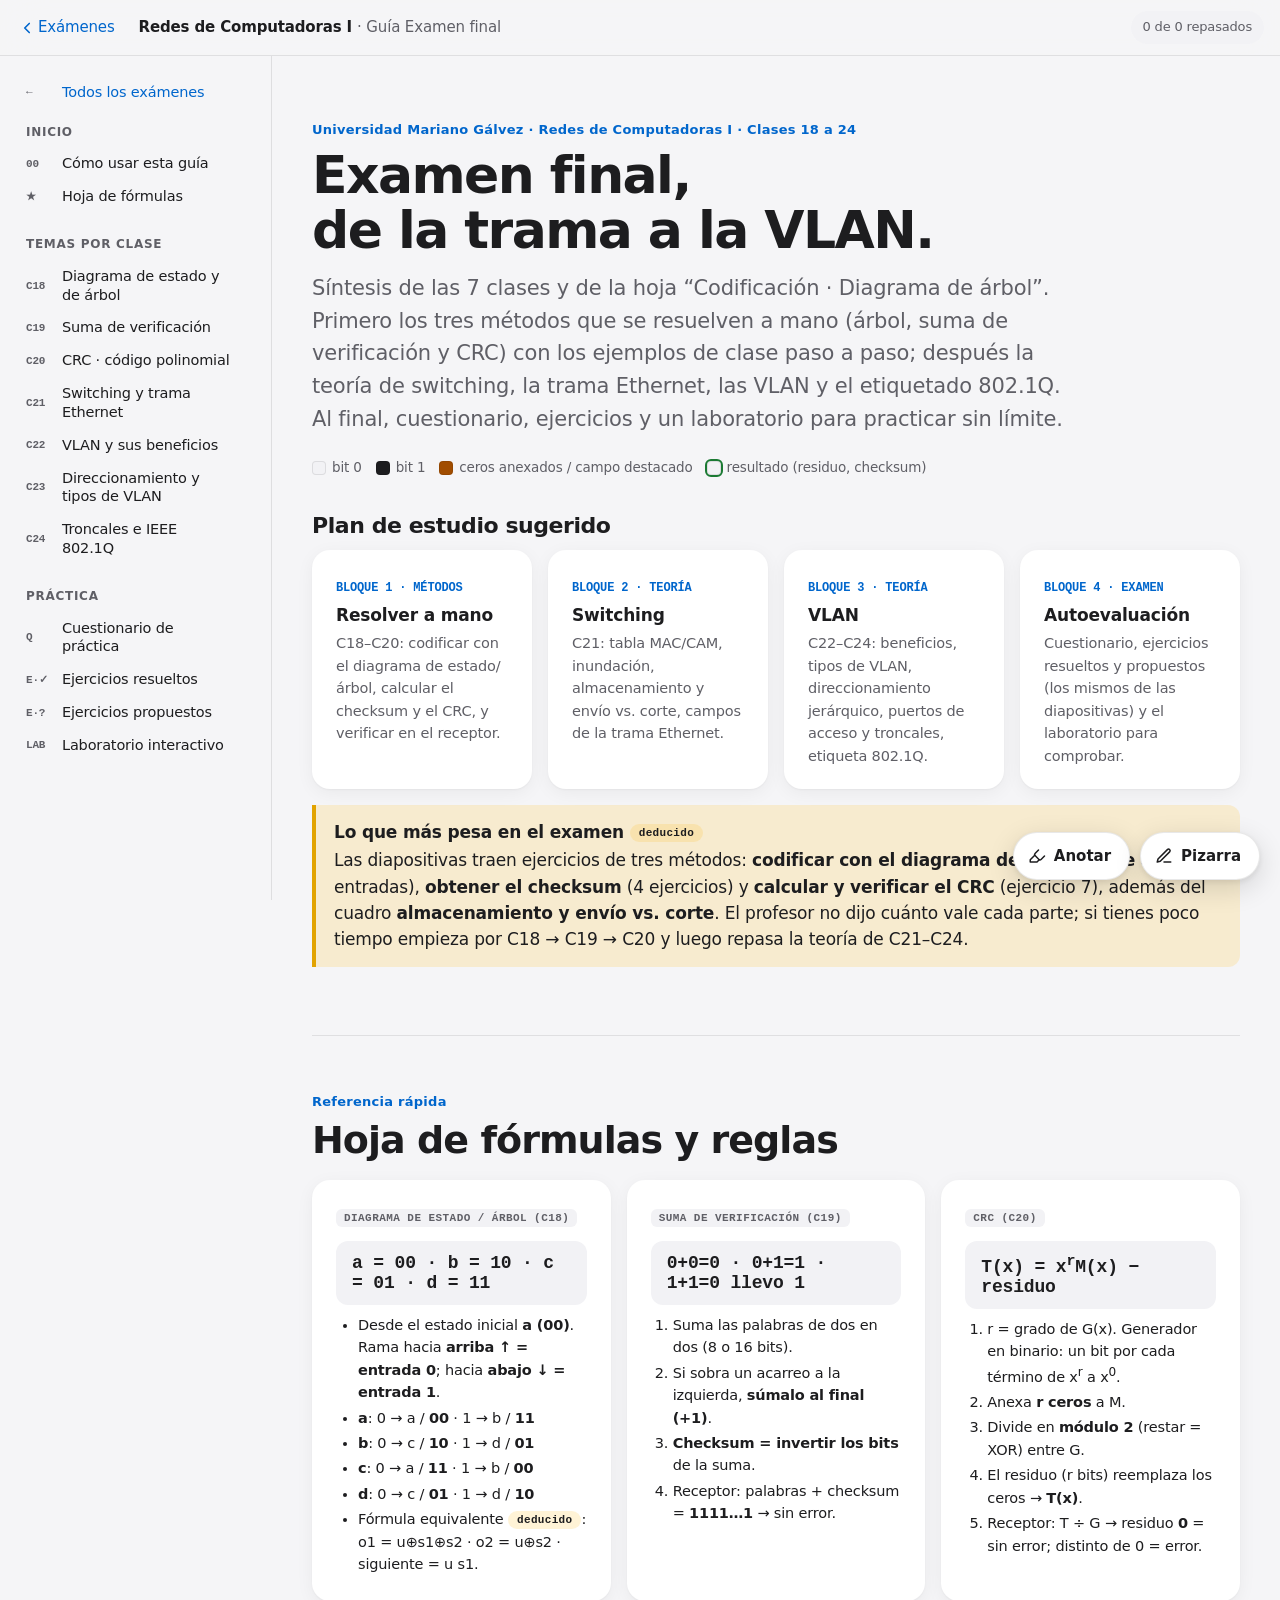
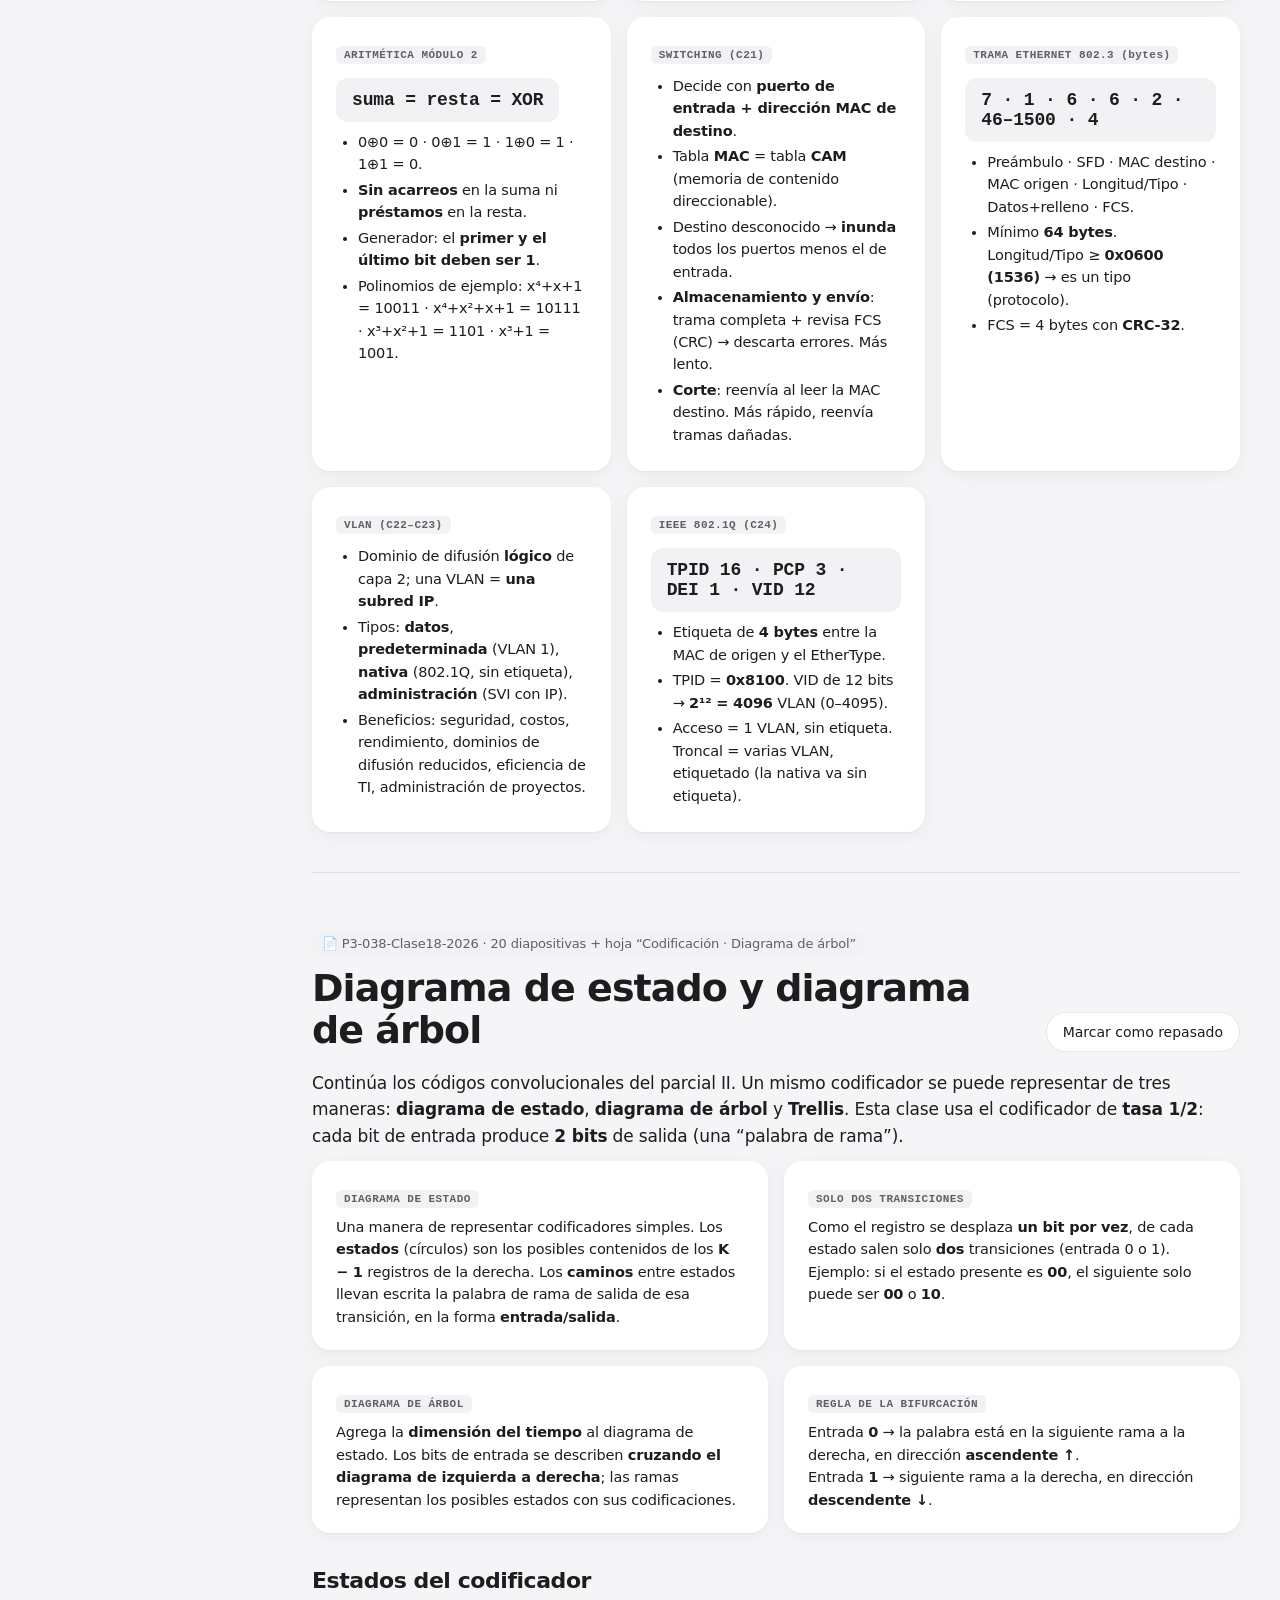
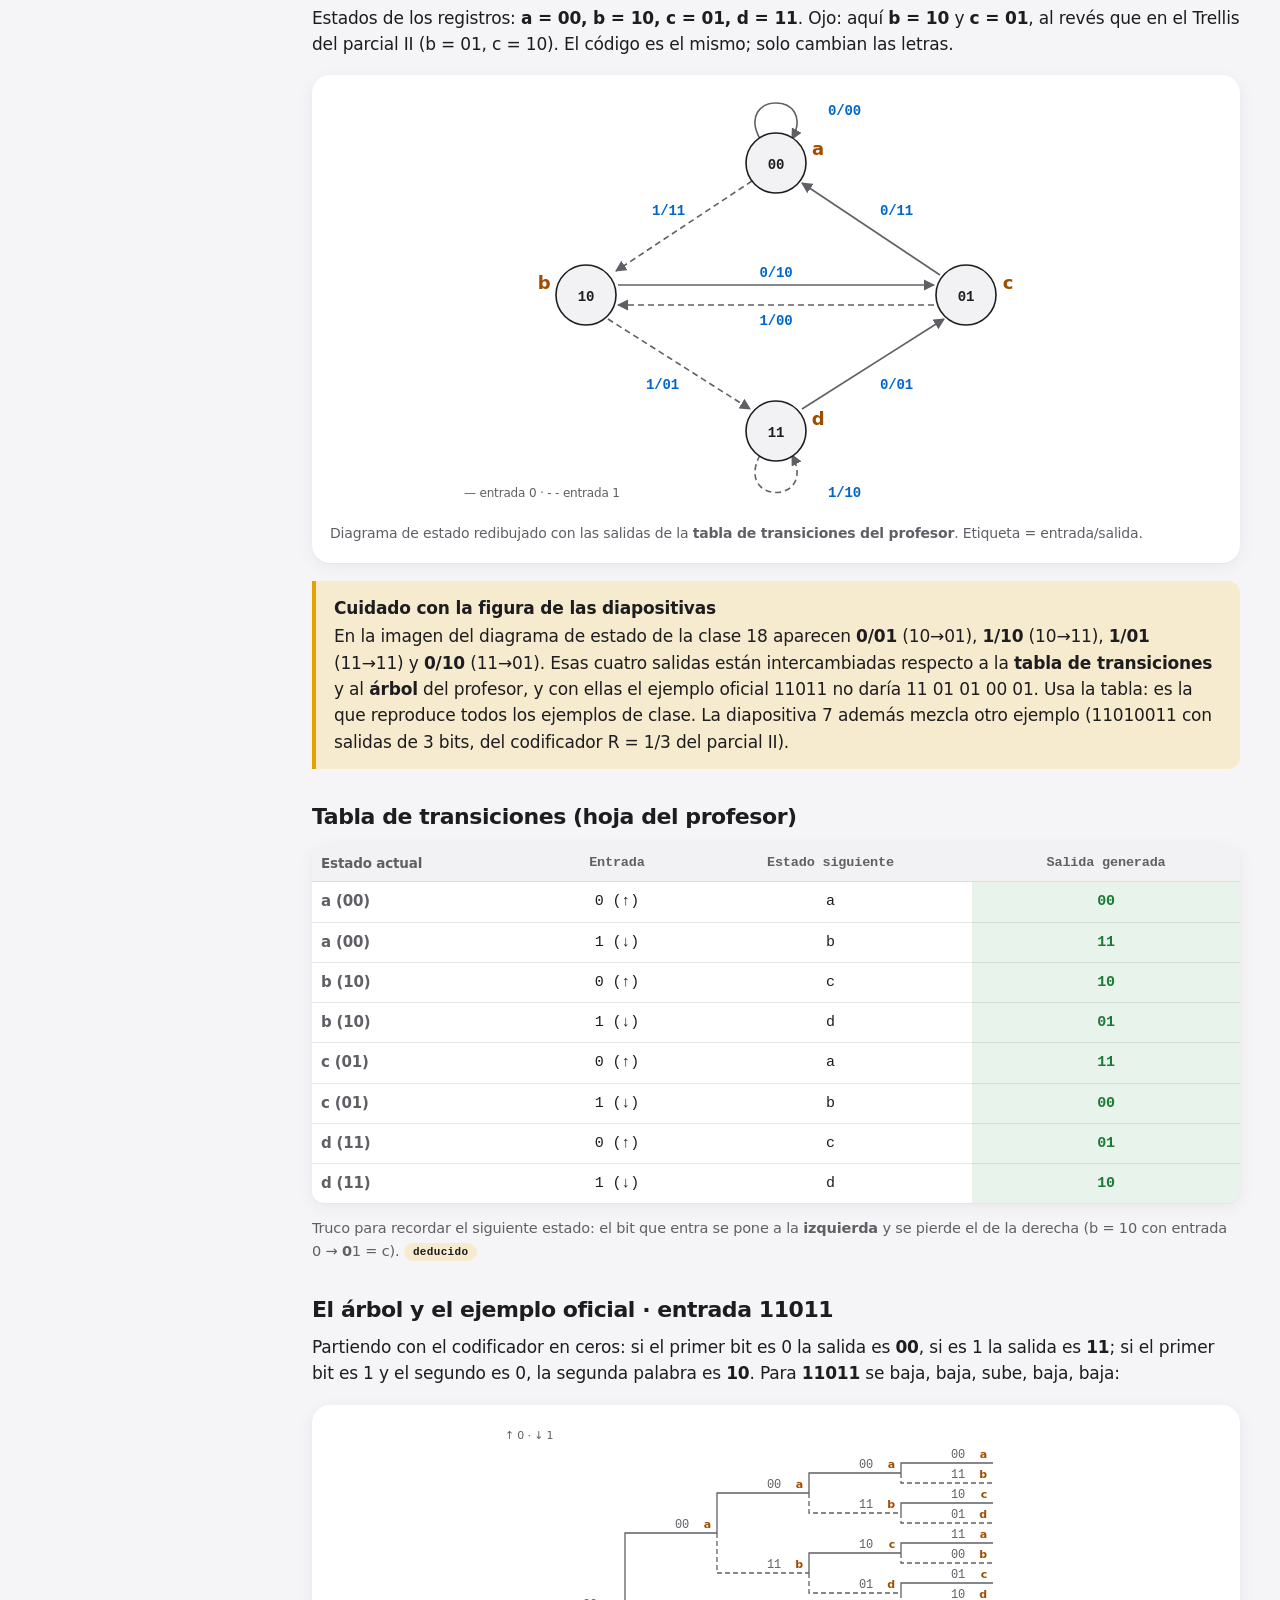
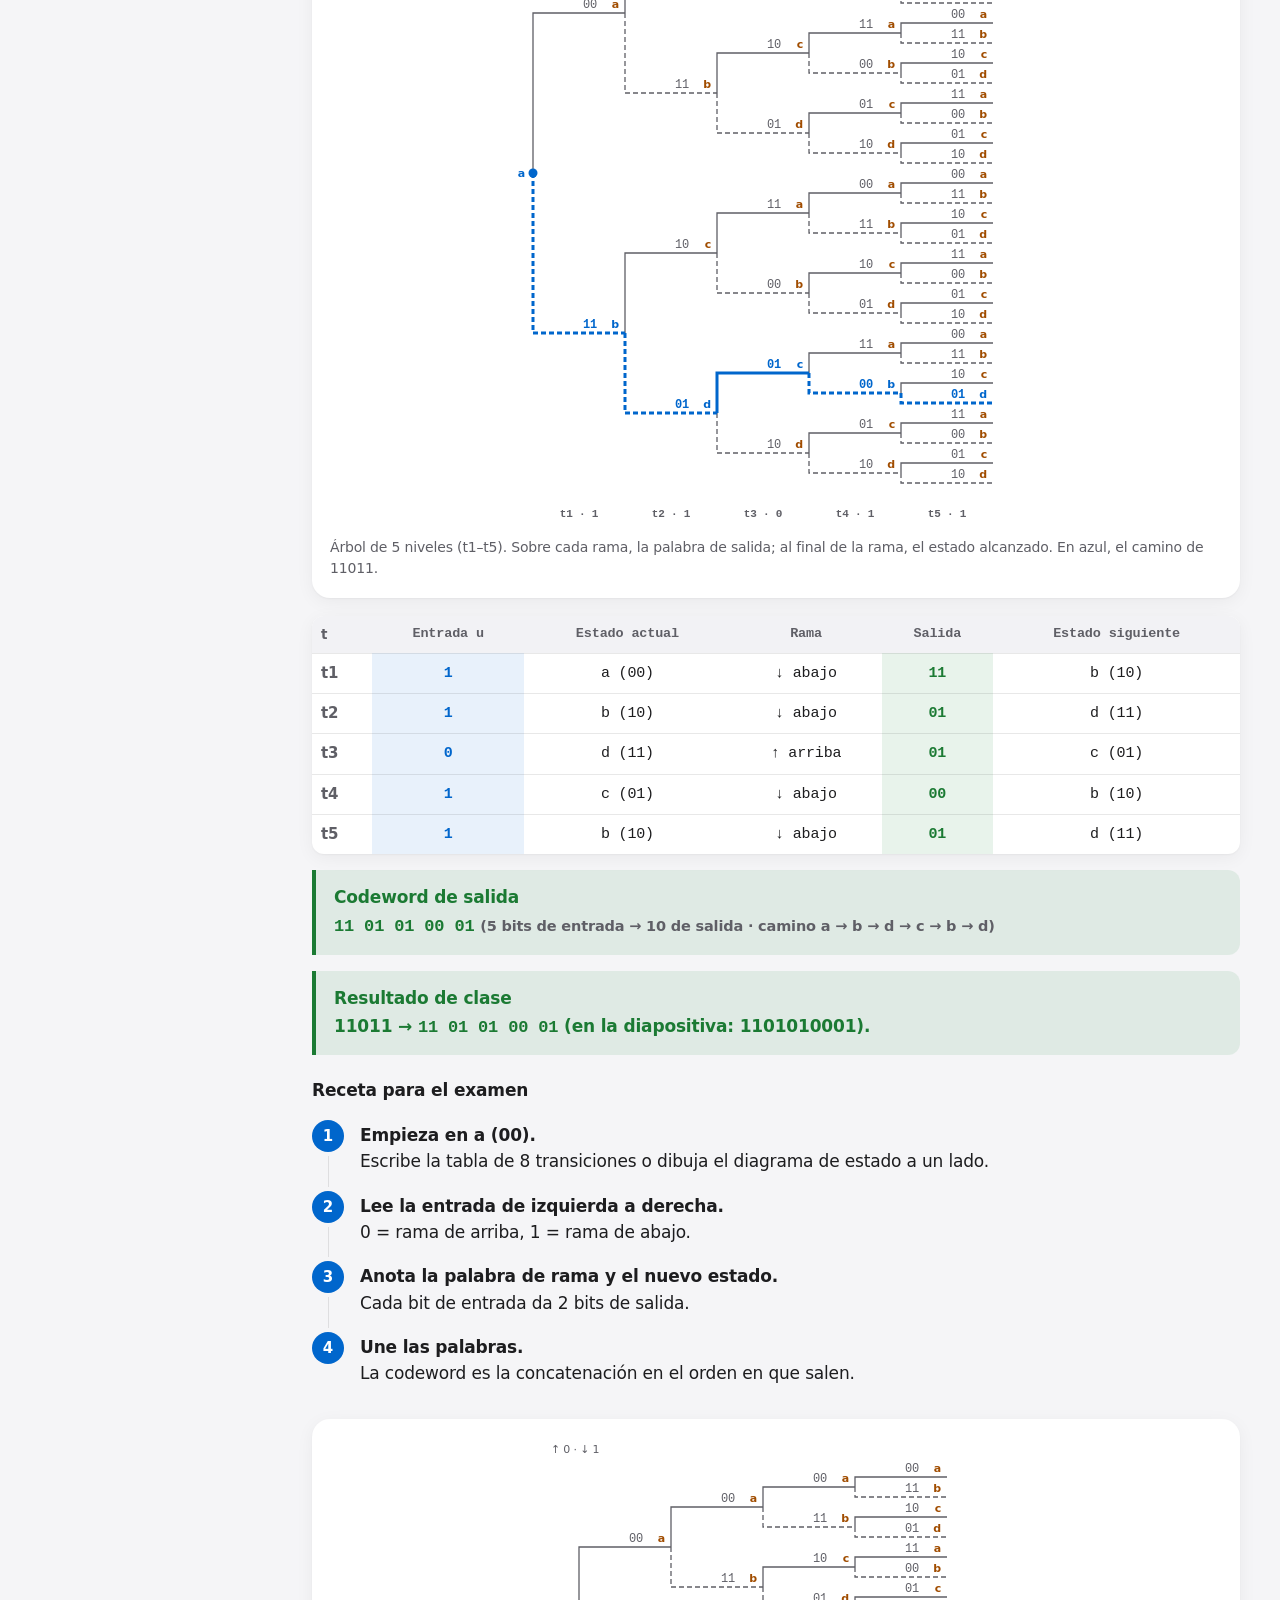
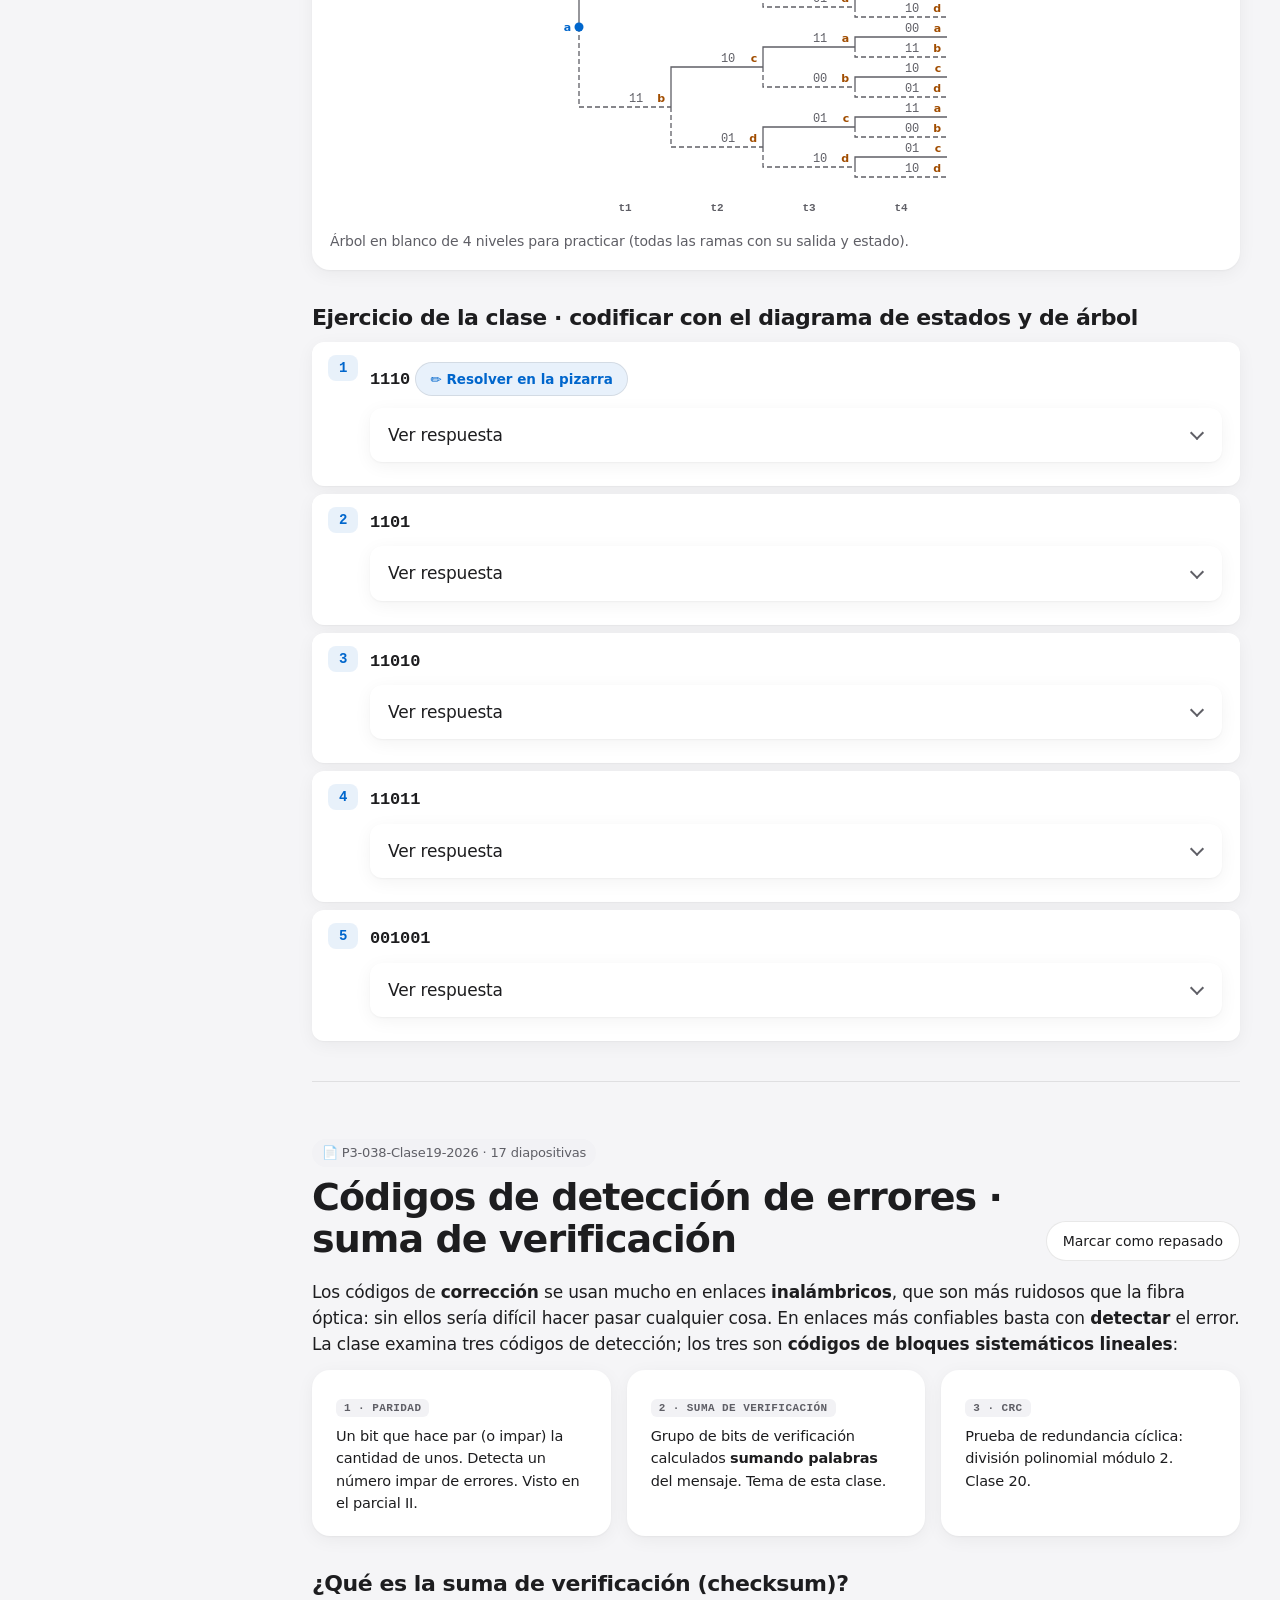
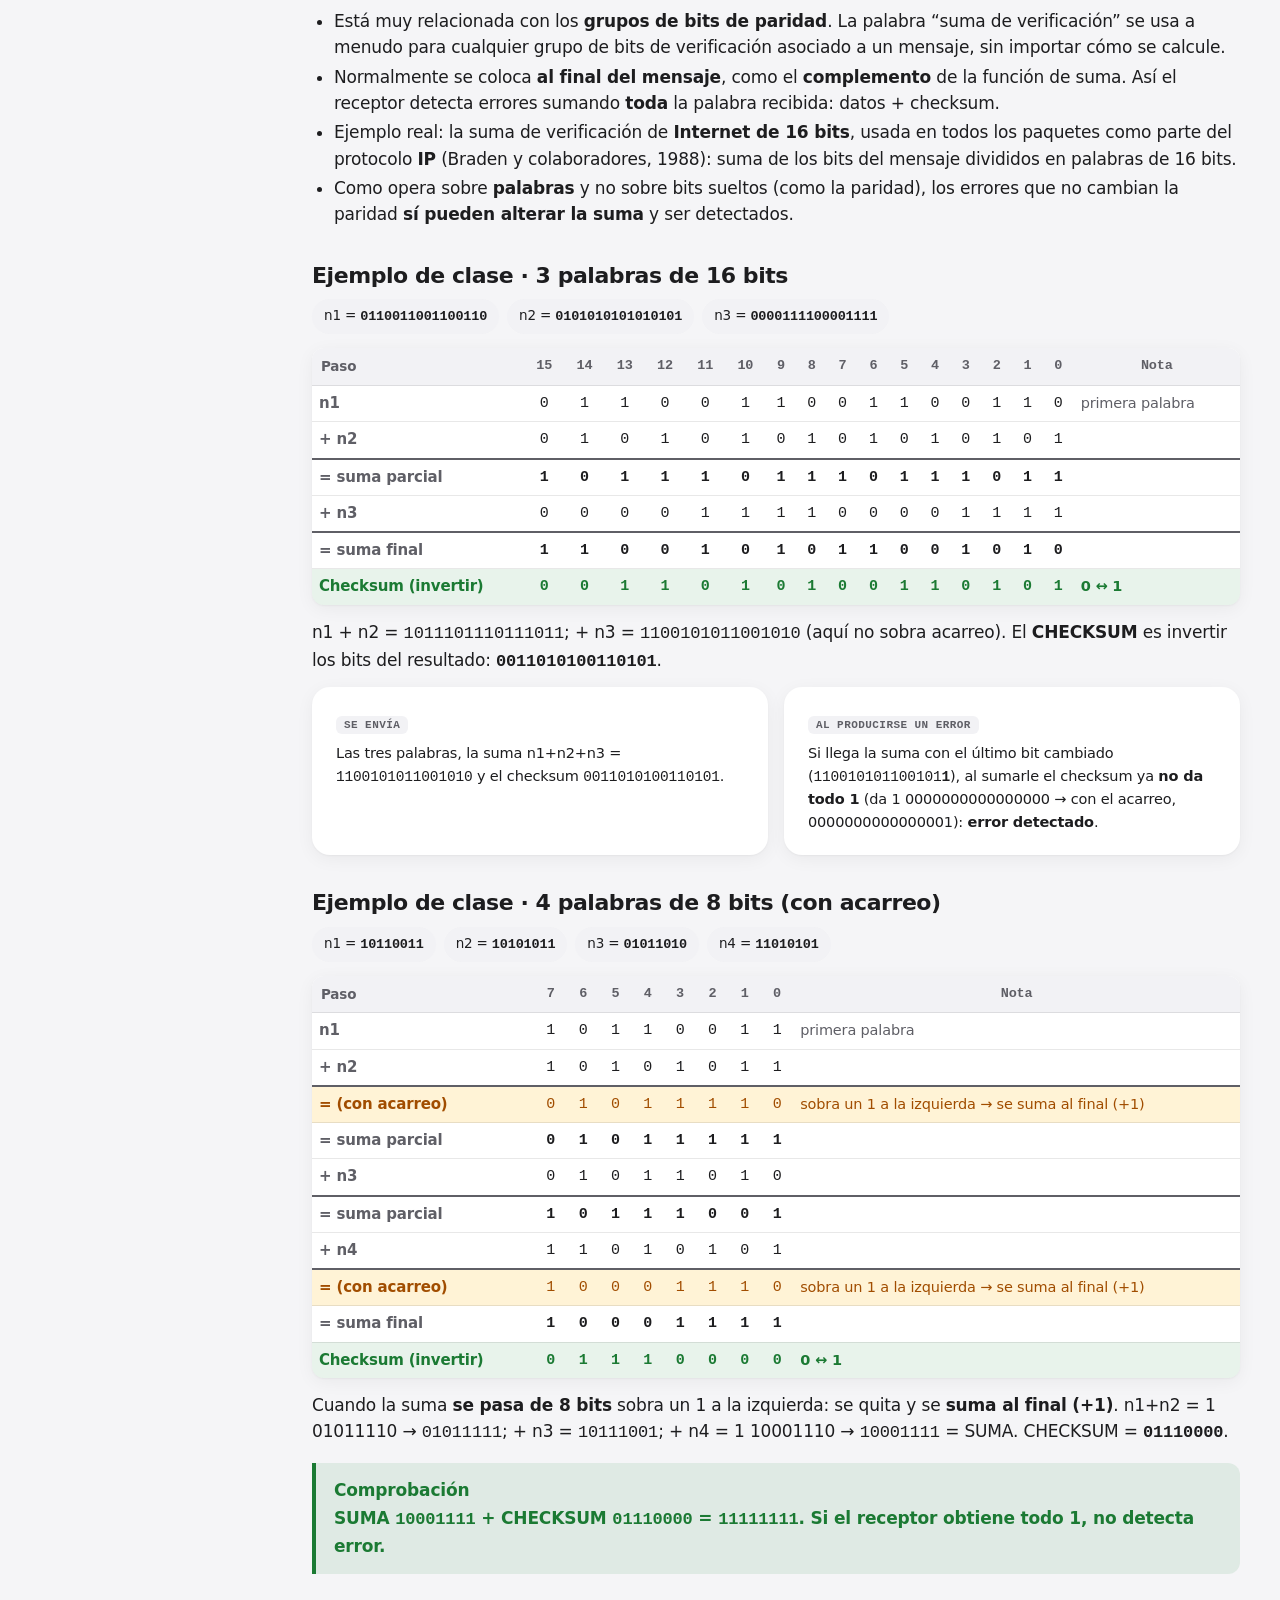
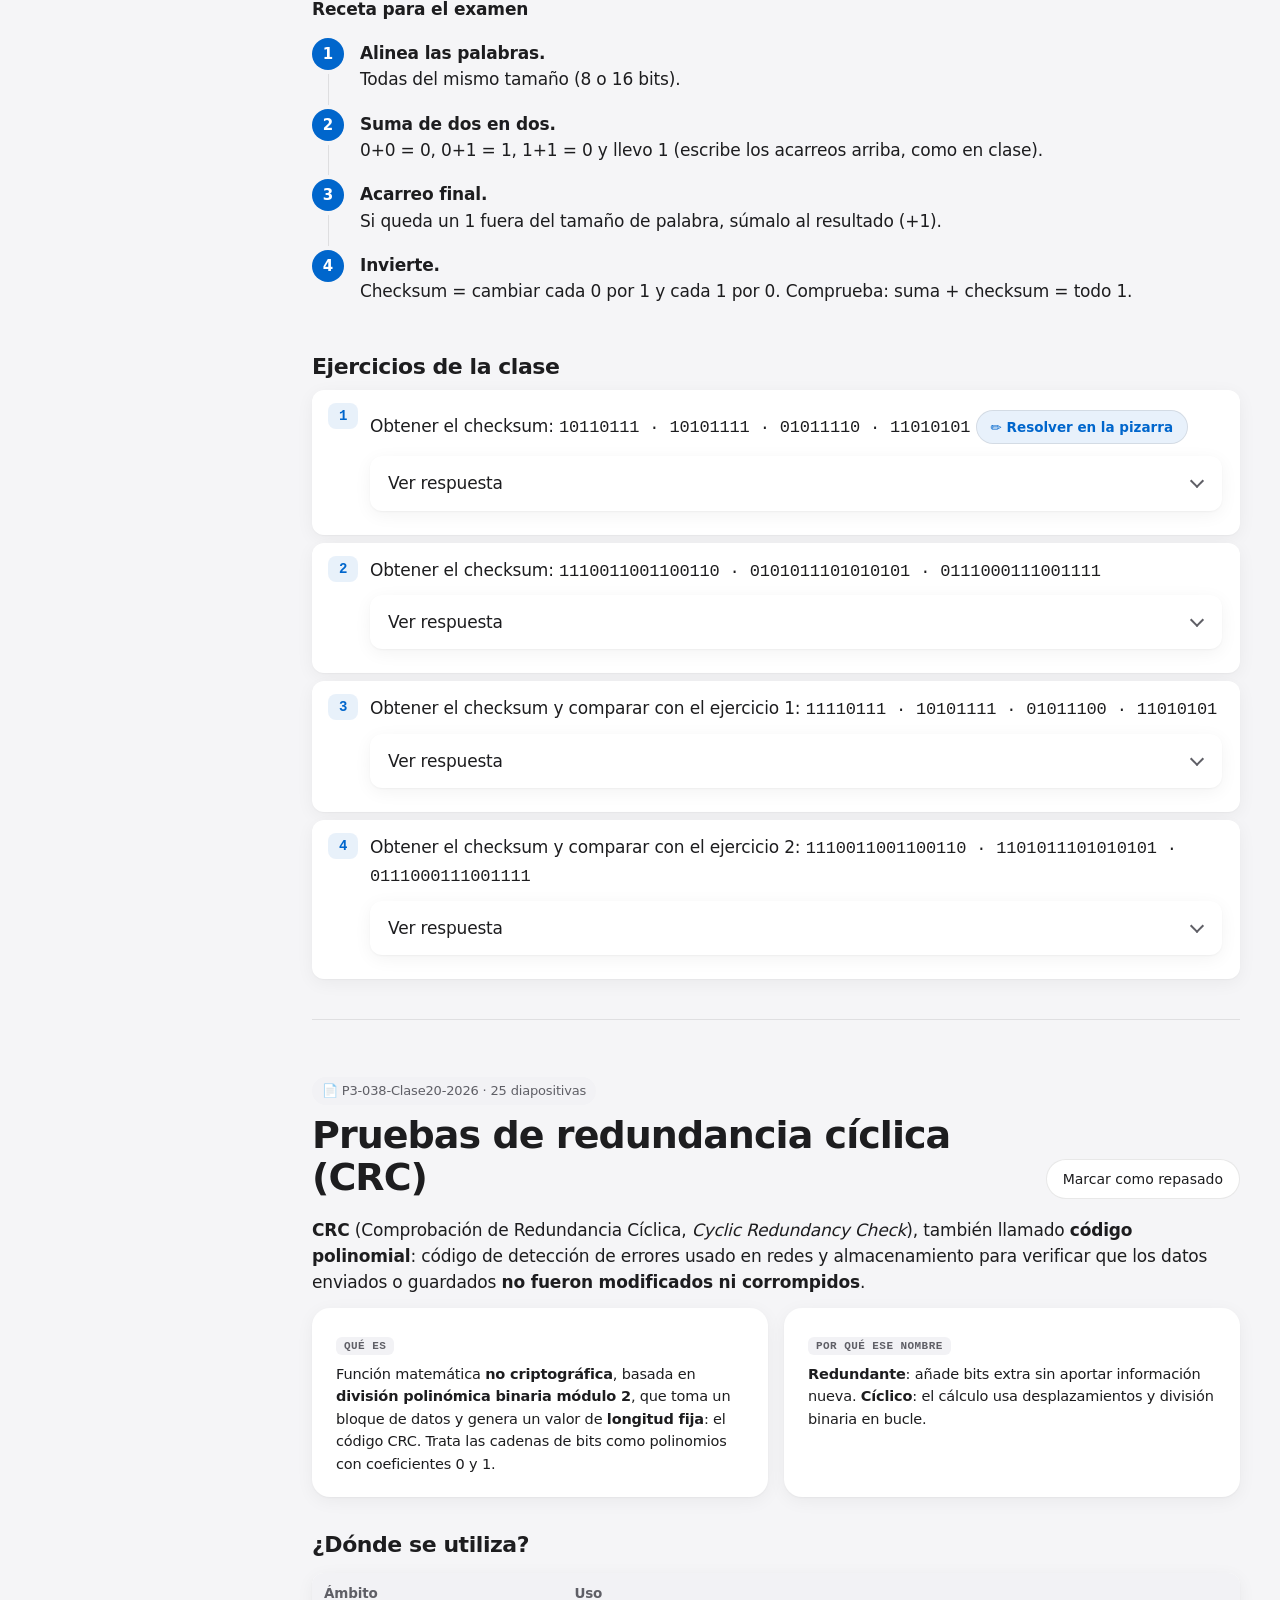
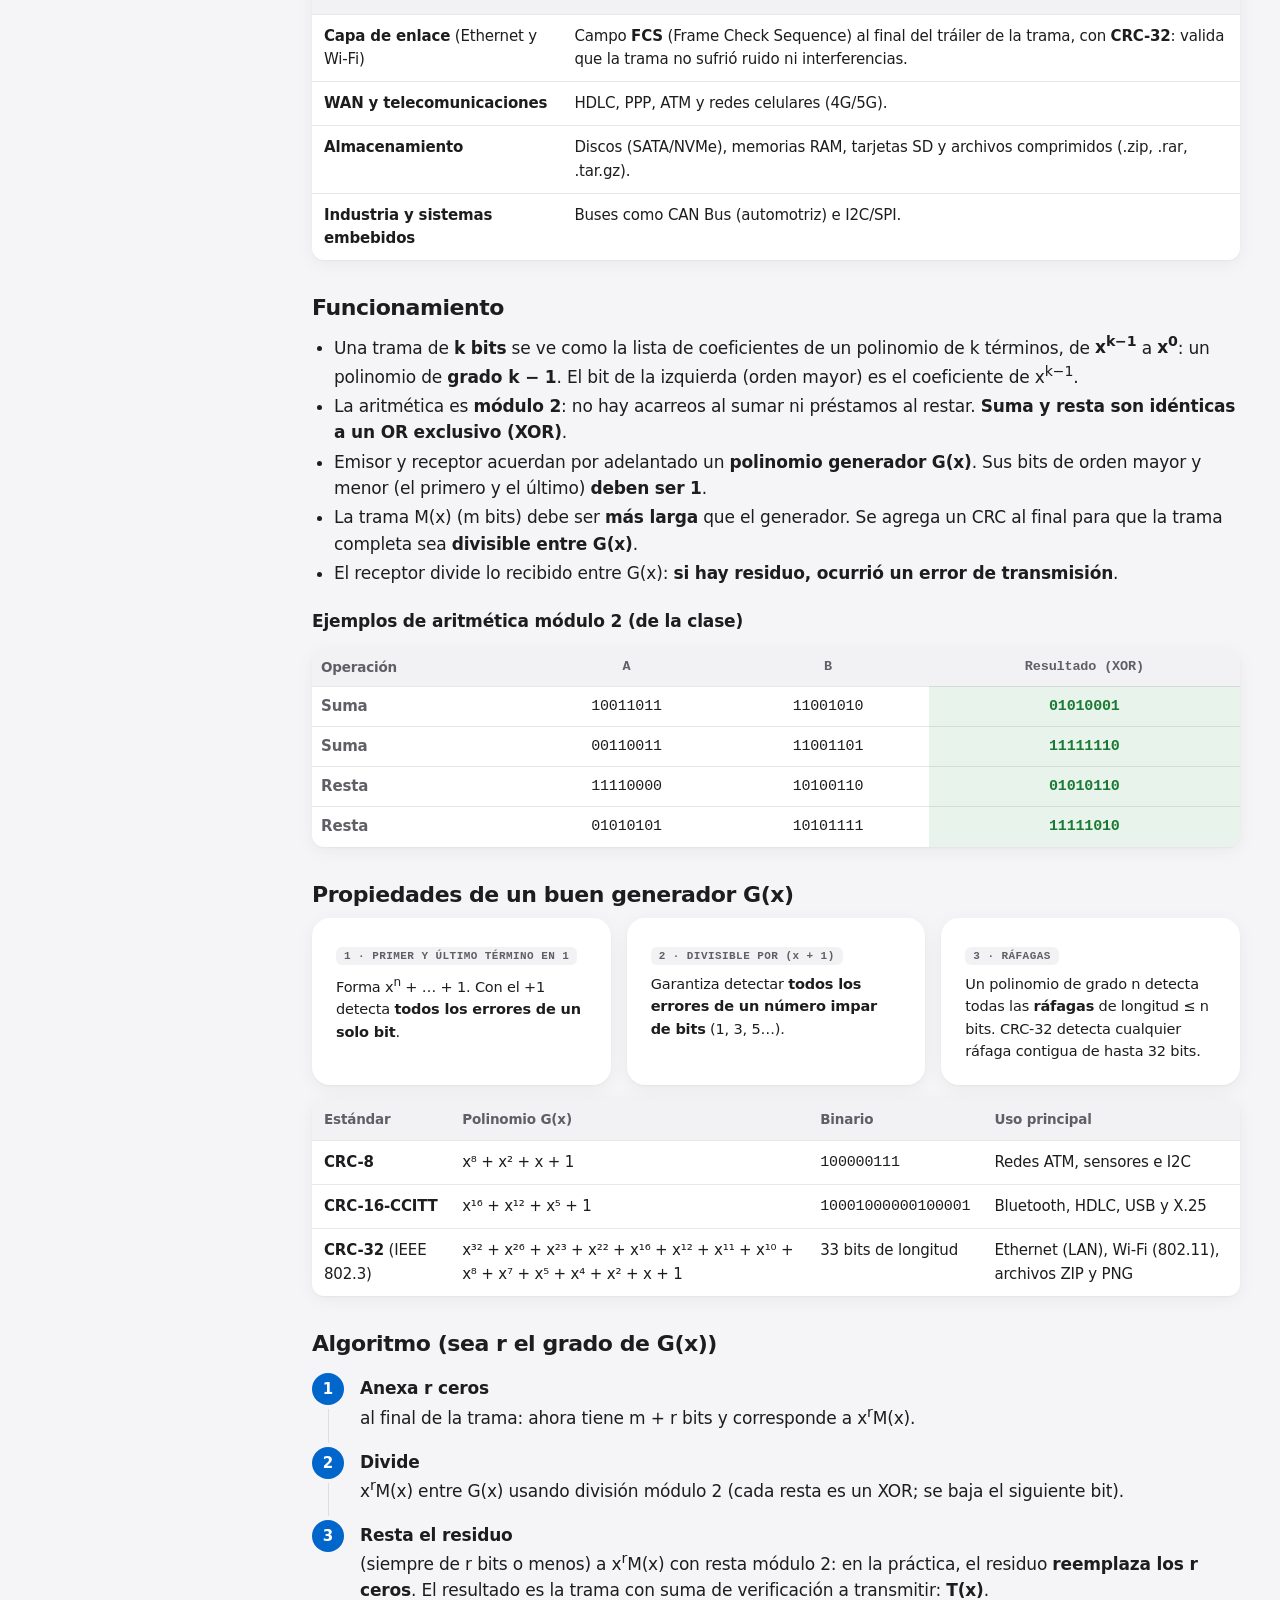
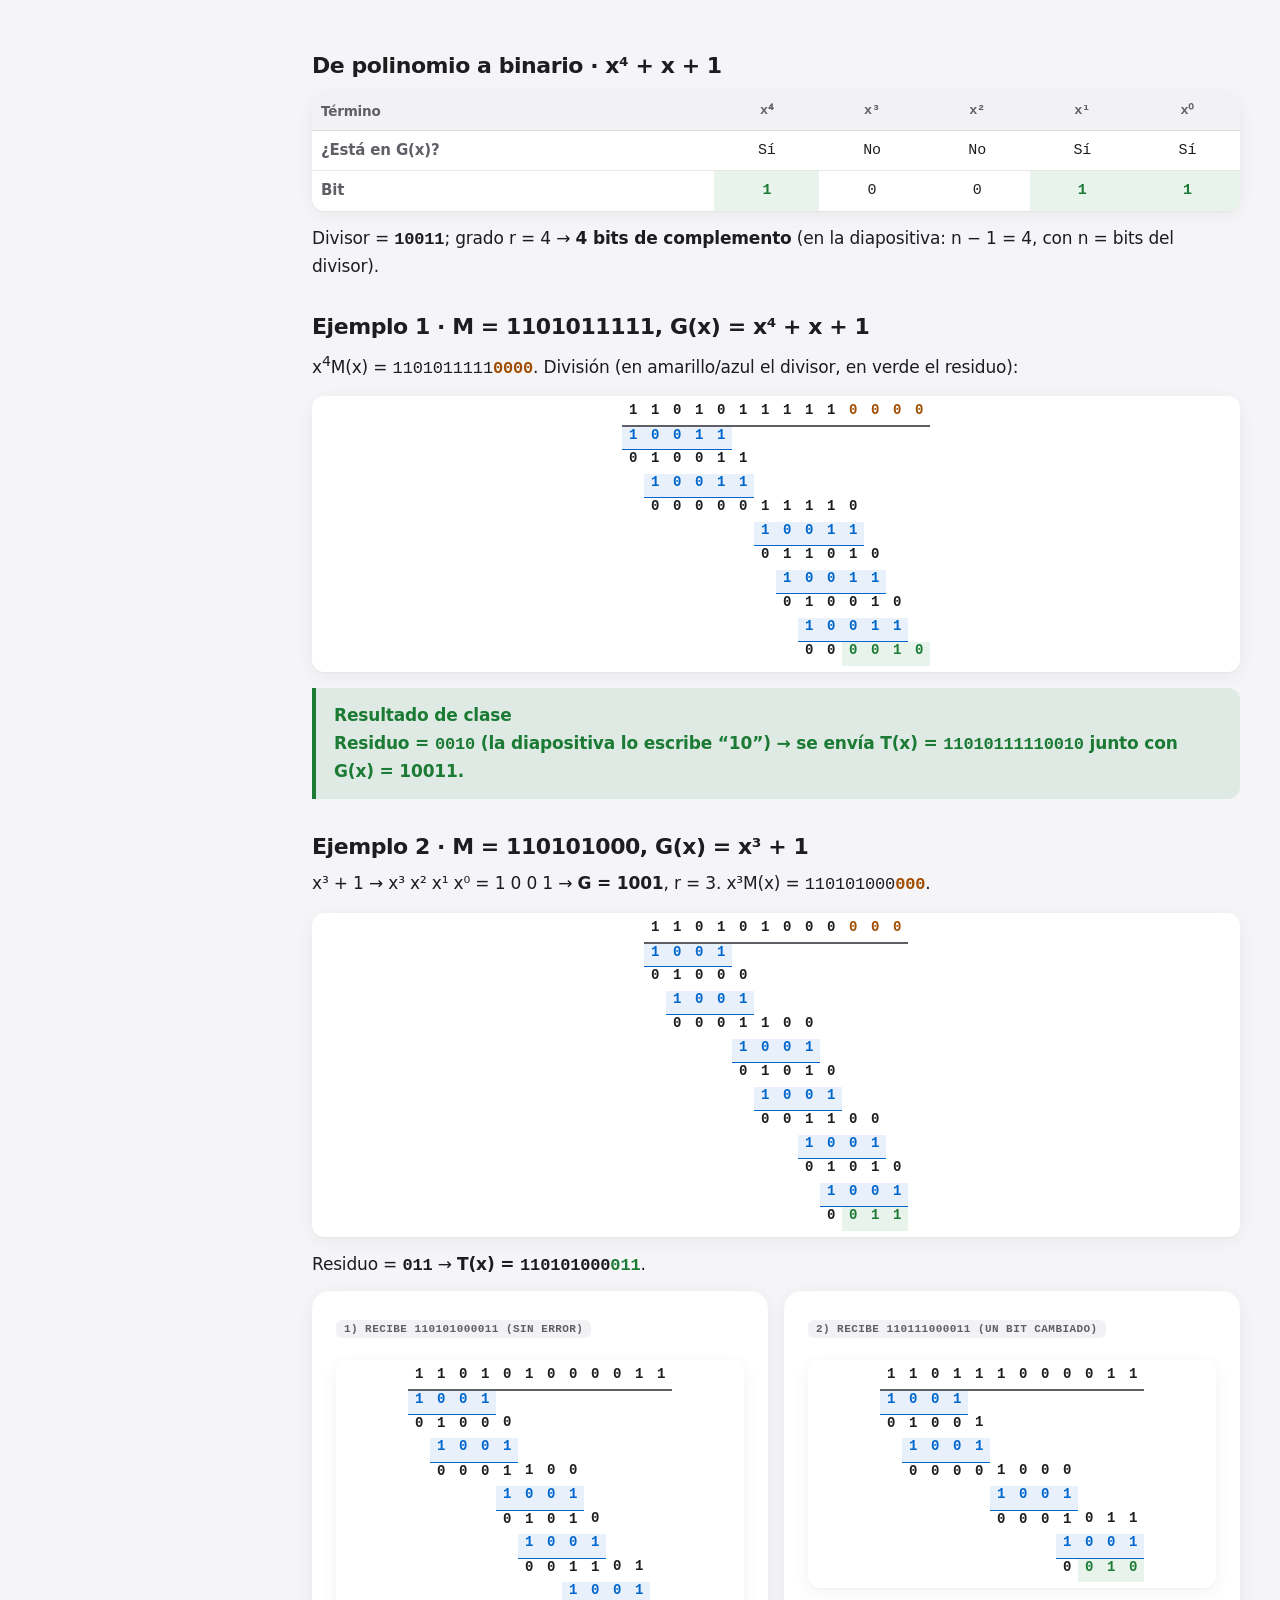
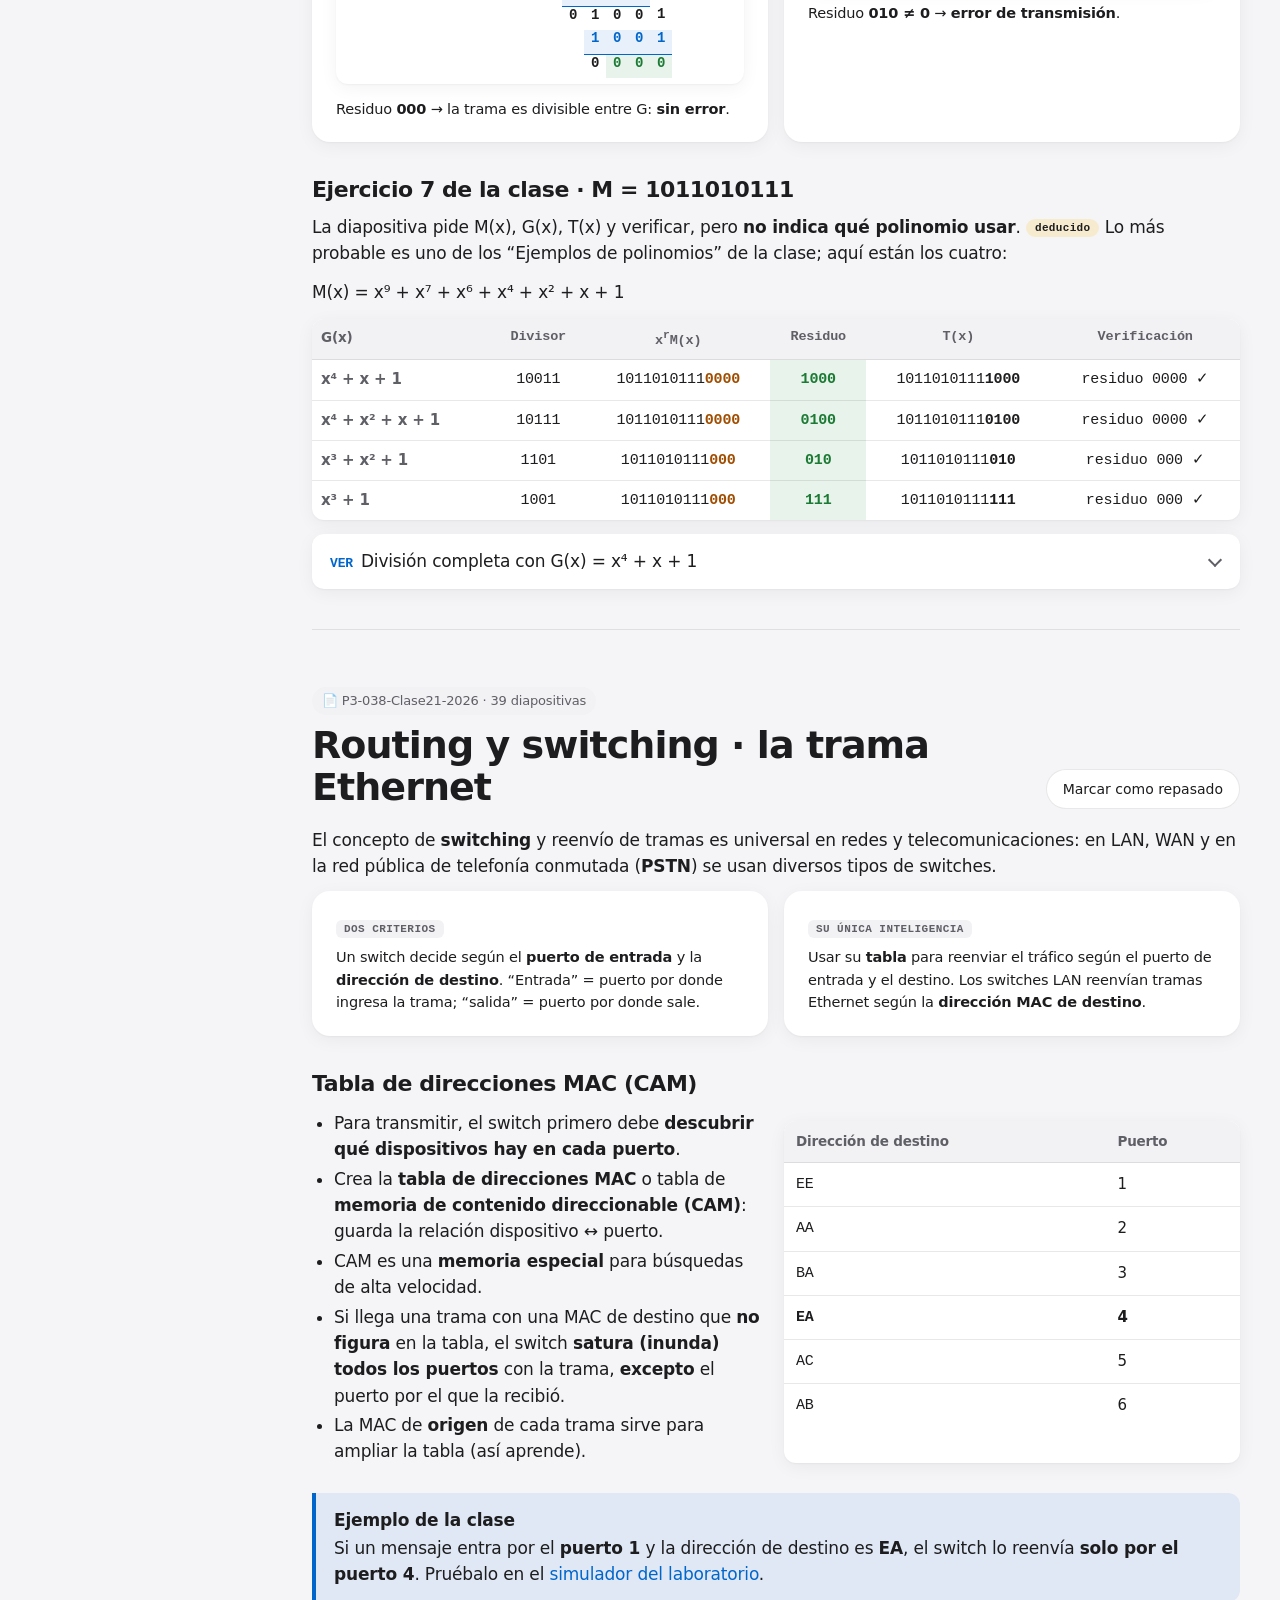
==== redes-1/final/index.html @ 7979e6a2 "Arreglando tarjetas" ====
<!doctype html>
<html lang="es">
<head>
<meta charset="utf-8">
<meta name="viewport" content="width=device-width, initial-scale=1, viewport-fit=cover">
<title>Redes I · Examen final</title>
<meta name="description" content="Guía de estudio del examen final de Redes de Computadoras I: diagrama de estado y de árbol, suma de verificación, CRC, switching, trama Ethernet, VLAN, direccionamiento jerárquico y enlaces troncales IEEE 802.1Q.">
<meta name="color-scheme" content="light dark">
<link rel="icon" type="image/svg+xml" href="../../img/logo.svg">
<link rel="stylesheet" href="../../css/styles.css">
</head>
<body data-exam="redes-1/final" data-store="redesfinal-done">
<header class="topbar">
  <button class="menu-btn" id="menuBtn" aria-label="Abrir índice" aria-expanded="false" aria-controls="side">
    <svg width="22" height="22" viewBox="0 0 22 22" aria-hidden="true"><path d="M3 6h16M3 11h16M3 16h16" stroke="currentColor" stroke-width="2" stroke-linecap="round"/></svg>
  </button>
  <a class="back-btn" href="../../index.html" aria-label="Volver a todos los exámenes">
    <svg width="18" height="18" viewBox="0 0 24 24" fill="none" stroke="currentColor" stroke-width="2.2" stroke-linecap="round" stroke-linejoin="round" aria-hidden="true"><path d="m15 18-6-6 6-6"/></svg><span>Exámenes</span>
  </a>
  <div class="brand">Redes de Computadoras I <span>· Guía Examen final</span></div>
  <div class="spacer"></div>
  <div class="progress-pill" id="progress" aria-live="polite">0 de 0 repasados</div>
</header>
<div class="scrim" id="scrim"></div>
<div class="layout">
<nav class="side" id="side" aria-label="Índice">
  <a class="side-back" href="../../index.html"><span class="n">←</span>Todos los exámenes</a>
  <h4>Inicio</h4>
  <a href="#inicio"><span class="n">00</span>Cómo usar esta guía</a>
  <a href="#formulario"><span class="n">★</span>Hoja de fórmulas</a>
  <h4>Temas por clase</h4>
  <a href="#c18" data-sec="c18"><span class="n">C18</span>Diagrama de estado y de árbol<span class="done"></span></a>
  <a href="#c19" data-sec="c19"><span class="n">C19</span>Suma de verificación<span class="done"></span></a>
  <a href="#c20" data-sec="c20"><span class="n">C20</span>CRC · código polinomial<span class="done"></span></a>
  <a href="#c21" data-sec="c21"><span class="n">C21</span>Switching y trama Ethernet<span class="done"></span></a>
  <a href="#c22" data-sec="c22"><span class="n">C22</span>VLAN y sus beneficios<span class="done"></span></a>
  <a href="#c23" data-sec="c23"><span class="n">C23</span>Direccionamiento y tipos de VLAN<span class="done"></span></a>
  <a href="#c24" data-sec="c24"><span class="n">C24</span>Troncales e IEEE 802.1Q<span class="done"></span></a>
  <h4>Práctica</h4>
  <a href="#quiz" data-sec="quiz"><span class="n">Q</span>Cuestionario de práctica<span class="done"></span></a>
  <a href="#ej-resueltos" data-sec="ejr"><span class="n">E·✓</span>Ejercicios resueltos<span class="done"></span></a>
  <a href="#ej-propuestos" data-sec="ejp"><span class="n">E·?</span>Ejercicios propuestos<span class="done"></span></a>
  <a href="#lab"><span class="n">LAB</span>Laboratorio interactivo</a>
</nav>
<main id="main">


<section id="inicio" class="hero">
  <p class="eyebrow">Universidad Mariano Gálvez · Redes de Computadoras I · Clases 18 a 24</p>
  <h1>Examen final,<br>de la trama a la VLAN.</h1>
  <p class="lede">Síntesis de las 7 clases y de la hoja “Codificación · Diagrama de árbol”. Primero los tres métodos que se resuelven a mano (árbol, suma de verificación y CRC) con los ejemplos de clase paso a paso; después la teoría de switching, la trama Ethernet, las VLAN y el etiquetado 802.1Q. Al final, cuestionario, ejercicios y un laboratorio para practicar sin límite.</p>

  <div class="legend" style="margin-top:22px" aria-label="Leyenda de colores">
    <span><i></i>bit 0</span><span><i class="one"></i>bit 1</span><span><i class="p"></i>ceros anexados / campo destacado</span><span><i class="fix"></i>resultado (residuo, checksum)</span>
  </div>

  <h3>Plan de estudio sugerido</h3>
  <div class="grid g3 toc-grid">
    <a class="card" href="#c18"><span class="n">BLOQUE 1 · MÉTODOS</span><h4>Resolver a mano</h4><p>C18–C20: codificar con el diagrama de estado/árbol, calcular el checksum y el CRC, y verificar en el receptor.</p></a>
    <a class="card" href="#c21"><span class="n">BLOQUE 2 · TEORÍA</span><h4>Switching</h4><p>C21: tabla MAC/CAM, inundación, almacenamiento y envío vs. corte, campos de la trama Ethernet.</p></a>
    <a class="card" href="#c22"><span class="n">BLOQUE 3 · TEORÍA</span><h4>VLAN</h4><p>C22–C24: beneficios, tipos de VLAN, direccionamiento jerárquico, puertos de acceso y troncales, etiqueta 802.1Q.</p></a>
    <a class="card" href="#quiz"><span class="n">BLOQUE 4 · EXAMEN</span><h4>Autoevaluación</h4><p>Cuestionario, ejercicios resueltos y propuestos (los mismos de las diapositivas) y el laboratorio para comprobar.</p></a>
  </div>
  <div class="key warn"><b>Lo que más pesa en el examen <span class="badge ded">deducido</span></b>Las diapositivas traen ejercicios de tres métodos: <b>codificar con el diagrama de estado y de árbol</b> (5 entradas), <b>obtener el checksum</b> (4 ejercicios) y <b>calcular y verificar el CRC</b> (ejercicio 7), además del cuadro <b>almacenamiento y envío vs. corte</b>. El profesor no dijo cuánto vale cada parte; si tienes poco tiempo empieza por C18 → C19 → C20 y luego repasa la teoría de C21–C24.</div>
</section>

<section id="formulario" class="topic">
  <div class="sec-head"><div class="meta"><p class="eyebrow">Referencia rápida</p><h2>Hoja de fórmulas y reglas</h2></div></div>
  <div class="grid g2">
    <div class="card tile"><span class="tag">DIAGRAMA DE ESTADO / ÁRBOL (C18)</span>
      <p class="formula">a = 00 · b = 10 · c = 01 · d = 11</p>
      <ul class="small">
        <li>Desde el estado inicial <b>a (00)</b>. Rama hacia <b>arriba ↑ = entrada 0</b>; hacia <b>abajo ↓ = entrada 1</b>.</li>
        <li><b>a</b>: 0 → a / <b>00</b> · 1 → b / <b>11</b></li>
        <li><b>b</b>: 0 → c / <b>10</b> · 1 → d / <b>01</b></li>
        <li><b>c</b>: 0 → a / <b>11</b> · 1 → b / <b>00</b></li>
        <li><b>d</b>: 0 → c / <b>01</b> · 1 → d / <b>10</b></li>
        <li>Fórmula equivalente <span class="badge ded">deducido</span>: o1 = u⊕s1⊕s2 · o2 = u⊕s2 · siguiente = u s1.</li>
      </ul></div>
    <div class="card tile"><span class="tag">SUMA DE VERIFICACIÓN (C19)</span>
      <p class="formula">0+0=0 · 0+1=1 · 1+1=0 llevo 1</p>
      <ol class="small">
        <li>Suma las palabras de dos en dos (8 o 16 bits).</li>
        <li>Si sobra un acarreo a la izquierda, <b>súmalo al final (+1)</b>.</li>
        <li><b>Checksum = invertir los bits</b> de la suma.</li>
        <li>Receptor: palabras + checksum = <b>1111…1</b> → sin error.</li>
      </ol></div>
    <div class="card tile"><span class="tag">CRC (C20)</span>
      <p class="formula">T(x) = x<sup>r</sup>M(x) − residuo</p>
      <ol class="small">
        <li>r = grado de G(x). Generador en binario: un bit por cada término de x<sup>r</sup> a x<sup>0</sup>.</li>
        <li>Anexa <b>r ceros</b> a M.</li>
        <li>Divide en <b>módulo 2</b> (restar = XOR) entre G.</li>
        <li>El residuo (r bits) reemplaza los ceros → <b>T(x)</b>.</li>
        <li>Receptor: T ÷ G → residuo <b>0</b> = sin error; distinto de 0 = error.</li>
      </ol></div>
    <div class="card tile"><span class="tag">ARITMÉTICA MÓDULO 2</span>
      <p class="formula">suma = resta = XOR</p>
      <ul class="small"><li>0⊕0 = 0 · 0⊕1 = 1 · 1⊕0 = 1 · 1⊕1 = 0.</li><li><b>Sin acarreos</b> en la suma ni <b>préstamos</b> en la resta.</li><li>Generador: el <b>primer y el último bit deben ser 1</b>.</li><li>Polinomios de ejemplo: x⁴+x+1 = 10011 · x⁴+x²+x+1 = 10111 · x³+x²+1 = 1101 · x³+1 = 1001.</li></ul></div>
    <div class="card tile"><span class="tag">SWITCHING (C21)</span>
      <ul class="small">
        <li>Decide con <b>puerto de entrada + dirección MAC de destino</b>.</li>
        <li>Tabla <b>MAC</b> = tabla <b>CAM</b> (memoria de contenido direccionable).</li>
        <li>Destino desconocido → <b>inunda</b> todos los puertos menos el de entrada.</li>
        <li><b>Almacenamiento y envío</b>: trama completa + revisa FCS (CRC) → descarta errores. Más lento.</li>
        <li><b>Corte</b>: reenvía al leer la MAC destino. Más rápido, reenvía tramas dañadas.</li>
      </ul></div>
    <div class="card tile"><span class="tag">TRAMA ETHERNET 802.3 (bytes)</span>
      <p class="formula">7 · 1 · 6 · 6 · 2 · 46–1500 · 4</p>
      <ul class="small"><li>Preámbulo · SFD · MAC destino · MAC origen · Longitud/Tipo · Datos+relleno · FCS.</li><li>Mínimo <b>64 bytes</b>. Longitud/Tipo ≥ <b>0x0600 (1536)</b> → es un tipo (protocolo).</li><li>FCS = 4 bytes con <b>CRC-32</b>.</li></ul></div>
    <div class="card tile"><span class="tag">VLAN (C22–C23)</span>
      <ul class="small"><li>Dominio de difusión <b>lógico</b> de capa 2; una VLAN = <b>una subred IP</b>.</li><li>Tipos: <b>datos</b>, <b>predeterminada</b> (VLAN 1), <b>nativa</b> (802.1Q, sin etiqueta), <b>administración</b> (SVI con IP).</li><li>Beneficios: seguridad, costos, rendimiento, dominios de difusión reducidos, eficiencia de TI, administración de proyectos.</li></ul></div>
    <div class="card tile"><span class="tag">IEEE 802.1Q (C24)</span>
      <p class="formula">TPID 16 · PCP 3 · DEI 1 · VID 12</p>
      <ul class="small"><li>Etiqueta de <b>4 bytes</b> entre la MAC de origen y el EtherType.</li><li>TPID = <b>0x8100</b>. VID de 12 bits → <b>2¹² = 4096</b> VLAN (0–4095).</li><li>Acceso = 1 VLAN, sin etiqueta. Troncal = varias VLAN, etiquetado (la nativa va sin etiqueta).</li></ul></div>
  </div>
</section>

<!-- ======================= CLASE 18 ======================= -->
<section id="c18" class="topic" data-sec="c18">
  <div class="sec-head"><div class="meta"><span class="src">📄 P3-038-Clase18-2026 · 20 diapositivas + hoja “Codificación · Diagrama de árbol”</span><h2>Diagrama de estado y diagrama de árbol</h2></div><button class="mark-btn" data-mark="c18" aria-pressed="false">Marcar como repasado</button></div>
  <p>Continúa los códigos convolucionales del parcial II. Un mismo codificador se puede representar de tres maneras: <b>diagrama de estado</b>, <b>diagrama de árbol</b> y <b>Trellis</b>. Esta clase usa el codificador de <b>tasa 1/2</b>: cada bit de entrada produce <b>2 bits</b> de salida (una “palabra de rama”).</p>

  <div class="grid g2x">
    <div class="card tile"><span class="tag">DIAGRAMA DE ESTADO</span><p class="small">Una manera de representar codificadores simples. Los <b>estados</b> (círculos) son los posibles contenidos de los <b>K − 1</b> registros de la derecha. Los <b>caminos</b> entre estados llevan escrita la palabra de rama de salida de esa transición, en la forma <b>entrada/salida</b>.</p></div>
    <div class="card tile"><span class="tag">SOLO DOS TRANSICIONES</span><p class="small">Como el registro se desplaza <b>un bit por vez</b>, de cada estado salen solo <b>dos</b> transiciones (entrada 0 o 1). Ejemplo: si el estado presente es <b>00</b>, el siguiente solo puede ser <b>00</b> o <b>10</b>.</p></div>
    <div class="card tile"><span class="tag">DIAGRAMA DE ÁRBOL</span><p class="small">Agrega la <b>dimensión del tiempo</b> al diagrama de estado. Los bits de entrada se describen <b>cruzando el diagrama de izquierda a derecha</b>; las ramas representan los posibles estados con sus codificaciones.</p></div>
    <div class="card tile"><span class="tag">REGLA DE LA BIFURCACIÓN</span><p class="small">Entrada <b>0</b> → la palabra está en la siguiente rama a la derecha, en dirección <b>ascendente ↑</b>.<br>Entrada <b>1</b> → siguiente rama a la derecha, en dirección <b>descendente ↓</b>.</p></div>
  </div>

  <h3>Estados del codificador</h3>
  <p>Estados de los registros: <b>a = 00, b = 10, c = 01, d = 11</b>. Ojo: aquí <b>b = 10</b> y <b>c = 01</b>, al revés que en el Trellis del parcial II (b = 01, c = 10). El código es el mismo; solo cambian las letras.</p>

  <figure>
    <svg viewBox="0 0 640 420" class="r3-state" role="img" aria-label="Diagrama de estado: a=00, b=10, c=01, d=11 con sus transiciones entrada/salida">
      <defs><marker id="r3ar" viewBox="0 0 10 10" refX="9" refY="5" markerWidth="7" markerHeight="7" orient="auto"><path d="M0 0L10 5L0 10z" fill="var(--text-2)"/></marker></defs>
      <g class="st-e">
        <path d="M304 46 C 278 -2, 362 -2, 336 46" marker-end="url(#r3ar)"/>
        <path d="M296 88 L160 178" class="one" marker-end="url(#r3ar)"/>
        <path d="M484 182 L346 90" marker-end="url(#r3ar)"/>
        <path d="M162 192 L478 192" marker-end="url(#r3ar)"/>
        <path d="M478 212 L162 212" class="one" marker-end="url(#r3ar)"/>
        <path d="M152 226 L294 316" class="one" marker-end="url(#r3ar)"/>
        <path d="M346 316 L488 226" marker-end="url(#r3ar)"/>
        <path d="M304 362 C 278 412, 362 412, 336 362" class="one" marker-end="url(#r3ar)"/>
      </g>
      <g class="st-l mono">
        <text x="372" y="22">0/00</text>
        <text x="196" y="122">1/11</text>
        <text x="424" y="122">0/11</text>
        <text x="320" y="184" text-anchor="middle">0/10</text>
        <text x="320" y="232" text-anchor="middle">1/00</text>
        <text x="190" y="296">1/01</text>
        <text x="424" y="296">0/01</text>
        <text x="372" y="404">1/10</text>
      </g>
      <g class="st-n">
        <circle cx="320" cy="70" r="30"/><text x="320" y="76" class="mono">00</text><text x="362" y="62" class="st-k">a</text>
        <circle cx="130" cy="202" r="30"/><text x="130" y="208" class="mono">10</text><text x="88" y="196" class="st-k">b</text>
        <circle cx="510" cy="202" r="30"/><text x="510" y="208" class="mono">01</text><text x="552" y="196" class="st-k">c</text>
        <circle cx="320" cy="338" r="30"/><text x="320" y="344" class="mono">11</text><text x="362" y="332" class="st-k">d</text>
      </g>
      <text x="8" y="404" class="mut" font-size="12">— entrada 0 · - - entrada 1</text>
    </svg>
    <figcaption>Diagrama de estado redibujado con las salidas de la <b>tabla de transiciones del profesor</b>. Etiqueta = entrada/salida.</figcaption>
  </figure>
  <div class="key warn"><b>Cuidado con la figura de las diapositivas</b>En la imagen del diagrama de estado de la clase 18 aparecen <b>0/01</b> (10→01), <b>1/10</b> (10→11), <b>1/01</b> (11→11) y <b>0/10</b> (11→01). Esas cuatro salidas están intercambiadas respecto a la <b>tabla de transiciones</b> y al <b>árbol</b> del profesor, y con ellas el ejemplo oficial 11011 no daría 11 01 01 00 01. Usa la tabla: es la que reproduce todos los ejemplos de clase. La diapositiva 7 además mezcla otro ejemplo (11010011 con salidas de 3 bits, del codificador R = 1/3 del parcial II).</div>

  <h3>Tabla de transiciones (hoja del profesor)</h3>
  <div class="tbl-wrap"><table class="bitt">
    <tr><th>Estado actual</th><th>Entrada</th><th>Estado siguiente</th><th>Salida generada</th></tr>
    <tr><td>a (00)</td><td>0 (↑)</td><td>a</td><td class="k">00</td></tr>
    <tr><td>a (00)</td><td>1 (↓)</td><td>b</td><td class="k">11</td></tr>
    <tr><td>b (10)</td><td>0 (↑)</td><td>c</td><td class="k">10</td></tr>
    <tr><td>b (10)</td><td>1 (↓)</td><td>d</td><td class="k">01</td></tr>
    <tr><td>c (01)</td><td>0 (↑)</td><td>a</td><td class="k">11</td></tr>
    <tr><td>c (01)</td><td>1 (↓)</td><td>b</td><td class="k">00</td></tr>
    <tr><td>d (11)</td><td>0 (↑)</td><td>c</td><td class="k">01</td></tr>
    <tr><td>d (11)</td><td>1 (↓)</td><td>d</td><td class="k">10</td></tr>
  </table></div>
  <p class="small muted">Truco para recordar el siguiente estado: el bit que entra se pone a la <b>izquierda</b> y se pierde el de la derecha (b = 10 con entrada 0 → <b>0</b>1 = c). <span class="badge ded">deducido</span></p>

  <h3>El árbol y el ejemplo oficial · entrada 11011</h3>
  <p>Partiendo con el codificador en ceros: si el primer bit es 0 la salida es <b>00</b>, si es 1 la salida es <b>11</b>; si el primer bit es 1 y el segundo es 0, la segunda palabra es <b>10</b>. Para <b>11011</b> se baja, baja, sube, baja, baja:</p>
  <figure><div data-arbol="11011" data-niveles="5"></div><figcaption>Árbol de 5 niveles (t1–t5). Sobre cada rama, la palabra de salida; al final de la rama, el estado alcanzado. En azul, el camino de 11011.</figcaption></figure>
  <div data-arbtabla="11011"></div>
  <div class="key ok"><b>Resultado de clase</b>11011 → <span class="mono"><b>11 01 01 00 01</b></span> (en la diapositiva: 1101010001).</div>

  <h4>Receta para el examen</h4>
  <ol class="steps">
    <li><b>Empieza en a (00).</b>Escribe la tabla de 8 transiciones o dibuja el diagrama de estado a un lado.</li>
    <li><b>Lee la entrada de izquierda a derecha.</b>0 = rama de arriba, 1 = rama de abajo.</li>
    <li><b>Anota la palabra de rama y el nuevo estado.</b>Cada bit de entrada da 2 bits de salida.</li>
    <li><b>Une las palabras.</b>La codeword es la concatenación en el orden en que salen.</li>
  </ol>
  <figure><div data-arbol="" data-niveles="4"></div><figcaption>Árbol en blanco de 4 niveles para practicar (todas las ramas con su salida y estado).</figcaption></figure>

  <h3>Ejercicio de la clase · codificar con el diagrama de estados y de árbol</h3>
  <ol class="qlist">
    <li><b class="mono">1110</b> <button class="board-open" type="button" data-board="grid">✏️ Resolver en la pizarra</button>
      <details class="qa"><summary>Ver respuesta</summary><div class="ans"><p><span class="mono">11 01 10 01</span> · estados a → b → d → d → c</p></div></details></li>
    <li><b class="mono">1101</b>
      <details class="qa"><summary>Ver respuesta</summary><div class="ans"><p><span class="mono">11 01 01 00</span> · a → b → d → c → b (es el ejemplo “Sec. in = 1 1 0 1 · Sec. out = 11 01 01 00” de la diapositiva 19)</p></div></details></li>
    <li><b class="mono">11010</b>
      <details class="qa"><summary>Ver respuesta</summary><div class="ans"><p><span class="mono">11 01 01 00 10</span> · a → b → d → c → b → c</p></div></details></li>
    <li><b class="mono">11011</b>
      <details class="qa"><summary>Ver respuesta</summary><div class="ans"><p><span class="mono">11 01 01 00 01</span> · a → b → d → c → b → d</p></div></details></li>
    <li><b class="mono">001001</b>
      <details class="qa"><summary>Ver respuesta</summary><div class="ans"><p><span class="mono">00 00 11 10 11 11</span> · a → a → a → b → c → a → b</p></div></details></li>
  </ol>
</section>

<!-- ======================= CLASE 19 ======================= -->
<section id="c19" class="topic" data-sec="c19">
  <div class="sec-head"><div class="meta"><span class="src">📄 P3-038-Clase19-2026 · 17 diapositivas</span><h2>Códigos de detección de errores · suma de verificación</h2></div><button class="mark-btn" data-mark="c19" aria-pressed="false">Marcar como repasado</button></div>
  <p>Los códigos de <b>corrección</b> se usan mucho en enlaces <b>inalámbricos</b>, que son más ruidosos que la fibra óptica: sin ellos sería difícil hacer pasar cualquier cosa. En enlaces más confiables basta con <b>detectar</b> el error. La clase examina tres códigos de detección; los tres son <b>códigos de bloques sistemáticos lineales</b>:</p>
  <div class="grid g3">
    <div class="card tile"><span class="tag">1 · PARIDAD</span><p class="small">Un bit que hace par (o impar) la cantidad de unos. Detecta un número impar de errores. Visto en el parcial II.</p></div>
    <div class="card tile"><span class="tag">2 · SUMA DE VERIFICACIÓN</span><p class="small">Grupo de bits de verificación calculados <b>sumando palabras</b> del mensaje. Tema de esta clase.</p></div>
    <div class="card tile"><span class="tag">3 · CRC</span><p class="small">Prueba de redundancia cíclica: división polinomial módulo 2. Clase 20.</p></div>
  </div>

  <h3>¿Qué es la suma de verificación (checksum)?</h3>
  <ul>
    <li>Está muy relacionada con los <b>grupos de bits de paridad</b>. La palabra “suma de verificación” se usa a menudo para cualquier grupo de bits de verificación asociado a un mensaje, sin importar cómo se calcule.</li>
    <li>Normalmente se coloca <b>al final del mensaje</b>, como el <b>complemento</b> de la función de suma. Así el receptor detecta errores sumando <b>toda</b> la palabra recibida: datos + checksum.</li>
    <li>Ejemplo real: la suma de verificación de <b>Internet de 16 bits</b>, usada en todos los paquetes como parte del protocolo <b>IP</b> (Braden y colaboradores, 1988): suma de los bits del mensaje divididos en palabras de 16 bits.</li>
    <li>Como opera sobre <b>palabras</b> y no sobre bits sueltos (como la paridad), los errores que no cambian la paridad <b>sí pueden alterar la suma</b> y ser detectados.</li>
  </ul>

  <h3>Ejemplo de clase · 3 palabras de 16 bits</h3>
  <div class="chips"><span class="chip">n1 = <b>0110011001100110</b></span><span class="chip">n2 = <b>0101010101010101</b></span><span class="chip">n3 = <b>0000111100001111</b></span></div>
  <div data-ck="0110011001100110 0101010101010101 0000111100001111"></div>
  <p>n1 + n2 = <span class="mono">1011101110111011</span>; + n3 = <span class="mono">1100101011001010</span> (aquí no sobra acarreo). El <b>CHECKSUM</b> es invertir los bits del resultado: <b class="mono">0011010100110101</b>.</p>
  <div class="grid g2">
    <div class="card tile"><span class="tag">SE ENVÍA</span><p class="small">Las tres palabras, la suma n1+n2+n3 = <span class="mono">1100101011001010</span> y el checksum <span class="mono">0011010100110101</span>.</p></div>
    <div class="card tile"><span class="tag">AL PRODUCIRSE UN ERROR</span><p class="small">Si llega la suma con el último bit cambiado (<span class="mono">110010101100101<b>1</b></span>), al sumarle el checksum ya <b>no da todo 1</b> (da 1 0000000000000000 → con el acarreo, 0000000000000001): <b>error detectado</b>.</p></div>
  </div>

  <h3>Ejemplo de clase · 4 palabras de 8 bits (con acarreo)</h3>
  <div class="chips"><span class="chip">n1 = <b>10110011</b></span><span class="chip">n2 = <b>10101011</b></span><span class="chip">n3 = <b>01011010</b></span><span class="chip">n4 = <b>11010101</b></span></div>
  <div data-ck="10110011 10101011 01011010 11010101"></div>
  <p>Cuando la suma <b>se pasa de 8 bits</b> sobra un 1 a la izquierda: se quita y se <b>suma al final (+1)</b>. n1+n2 = 1 01011110 → <span class="mono">01011111</span>; + n3 = <span class="mono">10111001</span>; + n4 = 1 10001110 → <span class="mono">10001111</span> = SUMA. CHECKSUM = <b class="mono">01110000</b>.</p>
  <div class="key ok"><b>Comprobación</b>SUMA <span class="mono">10001111</span> + CHECKSUM <span class="mono">01110000</span> = <span class="mono"><b>11111111</b></span>. Si el receptor obtiene todo 1, no detecta error.</div>

  <h4>Receta para el examen</h4>
  <ol class="steps">
    <li><b>Alinea las palabras.</b>Todas del mismo tamaño (8 o 16 bits).</li>
    <li><b>Suma de dos en dos.</b>0+0 = 0, 0+1 = 1, 1+1 = 0 y llevo 1 (escribe los acarreos arriba, como en clase).</li>
    <li><b>Acarreo final.</b>Si queda un 1 fuera del tamaño de palabra, súmalo al resultado (+1).</li>
    <li><b>Invierte.</b>Checksum = cambiar cada 0 por 1 y cada 1 por 0. Comprueba: suma + checksum = todo 1.</li>
  </ol>

  <h3>Ejercicios de la clase</h3>
  <ol class="qlist">
    <li>Obtener el checksum: <span class="mono">10110111 · 10101111 · 01011110 · 11010101</span> <button class="board-open" type="button" data-board="grid">✏️ Resolver en la pizarra</button>
      <details class="qa"><summary>Ver respuesta</summary><div class="ans"><div data-ck="10110111 10101111 01011110 11010101"></div><p>SUMA = <span class="mono">10011011</span> → CHECKSUM = <b class="mono">01100100</b></p></div></details></li>
    <li>Obtener el checksum: <span class="mono">1110011001100110 · 0101011101010101 · 0111000111001111</span>
      <details class="qa"><summary>Ver respuesta</summary><div class="ans"><div data-ck="1110011001100110 0101011101010101 0111000111001111"></div><p>SUMA = <span class="mono">1010111110001011</span> → CHECKSUM = <b class="mono">0101000001110100</b></p></div></details></li>
    <li>Obtener el checksum y comparar con el ejercicio 1: <span class="mono">11110111 · 10101111 · 01011100 · 11010101</span>
      <details class="qa"><summary>Ver respuesta</summary><div class="ans"><div data-ck="11110111 10101111 01011100 11010101"></div><p>SUMA = <span class="mono">11011001</span> → CHECKSUM = <b class="mono">00100110</b>. Cambian n1 (bit 7: 1<b>0</b>110111 → 1<b>1</b>110111) y n3 (01011110 → 010111<b>0</b>0), así que el checksum ya no coincide con el del ejercicio 1 (01100100): si esto fuera lo recibido, el receptor <b>detecta el error</b>.</p></div></details></li>
    <li>Obtener el checksum y comparar con el ejercicio 2: <span class="mono">1110011001100110 · 1101011101010101 · 0111000111001111</span>
      <details class="qa"><summary>Ver respuesta</summary><div class="ans"><div data-ck="1110011001100110 1101011101010101 0111000111001111"></div><p>SUMA = <span class="mono">0010111110001100</span> → CHECKSUM = <b class="mono">1101000001110011</b>. Solo cambió el primer bit de n2 y el checksum cambió en varios bits (por el acarreo final) respecto a 0101000001110100: error detectado.</p></div></details></li>
  </ol>
</section>

<!-- ======================= CLASE 20 ======================= -->
<section id="c20" class="topic" data-sec="c20">
  <div class="sec-head"><div class="meta"><span class="src">📄 P3-038-Clase20-2026 · 25 diapositivas</span><h2>Pruebas de redundancia cíclica (CRC)</h2></div><button class="mark-btn" data-mark="c20" aria-pressed="false">Marcar como repasado</button></div>
  <p><b>CRC</b> (Comprobación de Redundancia Cíclica, <i>Cyclic Redundancy Check</i>), también llamado <b>código polinomial</b>: código de detección de errores usado en redes y almacenamiento para verificar que los datos enviados o guardados <b>no fueron modificados ni corrompidos</b>.</p>
  <div class="grid g2x">
    <div class="card tile"><span class="tag">QUÉ ES</span><p class="small">Función matemática <b>no criptográfica</b>, basada en <b>división polinómica binaria módulo 2</b>, que toma un bloque de datos y genera un valor de <b>longitud fija</b>: el código CRC. Trata las cadenas de bits como polinomios con coeficientes 0 y 1.</p></div>
    <div class="card tile"><span class="tag">POR QUÉ ESE NOMBRE</span><p class="small"><b>Redundante</b>: añade bits extra sin aportar información nueva. <b>Cíclico</b>: el cálculo usa desplazamientos y división binaria en bucle.</p></div>
  </div>

  <h3>¿Dónde se utiliza?</h3>
  <div class="tbl-wrap"><table>
    <tr><th>Ámbito</th><th>Uso</th></tr>
    <tr><td><b>Capa de enlace</b> (Ethernet y Wi-Fi)</td><td>Campo <b>FCS</b> (Frame Check Sequence) al final del tráiler de la trama, con <b>CRC-32</b>: valida que la trama no sufrió ruido ni interferencias.</td></tr>
    <tr><td><b>WAN y telecomunicaciones</b></td><td>HDLC, PPP, ATM y redes celulares (4G/5G).</td></tr>
    <tr><td><b>Almacenamiento</b></td><td>Discos (SATA/NVMe), memorias RAM, tarjetas SD y archivos comprimidos (.zip, .rar, .tar.gz).</td></tr>
    <tr><td><b>Industria y sistemas embebidos</b></td><td>Buses como CAN Bus (automotriz) e I2C/SPI.</td></tr>
  </table></div>

  <h3>Funcionamiento</h3>
  <ul>
    <li>Una trama de <b>k bits</b> se ve como la lista de coeficientes de un polinomio de k términos, de <b>x<sup>k−1</sup></b> a <b>x<sup>0</sup></b>: un polinomio de <b>grado k − 1</b>. El bit de la izquierda (orden mayor) es el coeficiente de x<sup>k−1</sup>.</li>
    <li>La aritmética es <b>módulo 2</b>: no hay acarreos al sumar ni préstamos al restar. <b>Suma y resta son idénticas a un OR exclusivo (XOR)</b>.</li>
    <li>Emisor y receptor acuerdan por adelantado un <b>polinomio generador G(x)</b>. Sus bits de orden mayor y menor (el primero y el último) <b>deben ser 1</b>.</li>
    <li>La trama M(x) (m bits) debe ser <b>más larga</b> que el generador. Se agrega un CRC al final para que la trama completa sea <b>divisible entre G(x)</b>.</li>
    <li>El receptor divide lo recibido entre G(x): <b>si hay residuo, ocurrió un error de transmisión</b>.</li>
  </ul>
  <h4>Ejemplos de aritmética módulo 2 (de la clase)</h4>
  <div class="tbl-wrap"><table class="bitt">
    <tr><th>Operación</th><th>A</th><th>B</th><th>Resultado (XOR)</th></tr>
    <tr><td>Suma</td><td>10011011</td><td>11001010</td><td class="k">01010001</td></tr>
    <tr><td>Suma</td><td>00110011</td><td>11001101</td><td class="k">11111110</td></tr>
    <tr><td>Resta</td><td>11110000</td><td>10100110</td><td class="k">01010110</td></tr>
    <tr><td>Resta</td><td>01010101</td><td>10101111</td><td class="k">11111010</td></tr>
  </table></div>

  <h3>Propiedades de un buen generador G(x)</h3>
  <div class="grid g3">
    <div class="card tile"><span class="tag">1 · PRIMER Y ÚLTIMO TÉRMINO EN 1</span><p class="small">Forma x<sup>n</sup> + … + 1. Con el +1 detecta <b>todos los errores de un solo bit</b>.</p></div>
    <div class="card tile"><span class="tag">2 · DIVISIBLE POR (x + 1)</span><p class="small">Garantiza detectar <b>todos los errores de un número impar de bits</b> (1, 3, 5…).</p></div>
    <div class="card tile"><span class="tag">3 · RÁFAGAS</span><p class="small">Un polinomio de grado n detecta todas las <b>ráfagas</b> de longitud ≤ n bits. CRC-32 detecta cualquier ráfaga contigua de hasta 32 bits.</p></div>
  </div>
  <div class="tbl-wrap"><table>
    <tr><th>Estándar</th><th>Polinomio G(x)</th><th>Binario</th><th>Uso principal</th></tr>
    <tr><td><b>CRC-8</b></td><td>x⁸ + x² + x + 1</td><td class="mono">100000111</td><td>Redes ATM, sensores e I2C</td></tr>
    <tr><td><b>CRC-16-CCITT</b></td><td>x¹⁶ + x¹² + x⁵ + 1</td><td class="mono">10001000000100001</td><td>Bluetooth, HDLC, USB y X.25</td></tr>
    <tr><td><b>CRC-32</b> (IEEE 802.3)</td><td>x³² + x²⁶ + x²³ + x²² + x¹⁶ + x¹² + x¹¹ + x¹⁰ + x⁸ + x⁷ + x⁵ + x⁴ + x² + x + 1</td><td>33 bits de longitud</td><td>Ethernet (LAN), Wi-Fi (802.11), archivos ZIP y PNG</td></tr>
  </table></div>

  <h3>Algoritmo (sea r el grado de G(x))</h3>
  <ol class="steps">
    <li><b>Anexa r ceros</b>al final de la trama: ahora tiene m + r bits y corresponde a x<sup>r</sup>M(x).</li>
    <li><b>Divide</b>x<sup>r</sup>M(x) entre G(x) usando división módulo 2 (cada resta es un XOR; se baja el siguiente bit).</li>
    <li><b>Resta el residuo</b>(siempre de r bits o menos) a x<sup>r</sup>M(x) con resta módulo 2: en la práctica, el residuo <b>reemplaza los r ceros</b>. El resultado es la trama con suma de verificación a transmitir: <b>T(x)</b>.</li>
  </ol>

  <h3>De polinomio a binario · x⁴ + x + 1</h3>
  <div class="tbl-wrap"><table class="bitt">
    <tr><th>Término</th><th>x⁴</th><th>x³</th><th>x²</th><th>x¹</th><th>x⁰</th></tr>
    <tr><td>¿Está en G(x)?</td><td>Sí</td><td>No</td><td>No</td><td>Sí</td><td>Sí</td></tr>
    <tr><td>Bit</td><td class="k">1</td><td>0</td><td>0</td><td class="k">1</td><td class="k">1</td></tr>
  </table></div>
  <p>Divisor = <b class="mono">10011</b>; grado r = 4 → <b>4 bits de complemento</b> (en la diapositiva: n − 1 = 4, con n = bits del divisor).</p>

  <h3>Ejemplo 1 · M = 1101011111, G(x) = x⁴ + x + 1</h3>
  <p>x<sup>4</sup>M(x) = <span class="mono">1101011111<span class="r3-pad">0000</span></span>. División (en amarillo/azul el divisor, en verde el residuo):</p>
  <div data-crc="1101011111|10011"></div>
  <div class="key ok"><b>Resultado de clase</b>Residuo = <span class="mono">0010</span> (la diapositiva lo escribe “10”) → se envía <b>T(x) = <span class="mono">1101011111<span class="r3-rem">0010</span></span></b> junto con G(x) = 10011.</div>

  <h3>Ejemplo 2 · M = 110101000, G(x) = x³ + 1</h3>
  <p>x³ + 1 → x³ x² x¹ x⁰ = 1 0 0 1 → <b>G = 1001</b>, r = 3. x³M(x) = <span class="mono">110101000<span class="r3-pad">000</span></span>.</p>
  <div data-crc="110101000|1001"></div>
  <p>Residuo = <b class="mono">011</b> → <b>T(x) = <span class="mono">110101000<span class="r3-rem">011</span></span></b>.</p>
  <div class="grid g2">
    <div class="card tile"><span class="tag">1) RECIBE 110101000011 (SIN ERROR)</span><div data-crc="110101000011|1001|verif"></div><p class="small">Residuo <b>000</b> → la trama es divisible entre G: <b>sin error</b>.</p></div>
    <div class="card tile"><span class="tag">2) RECIBE 110111000011 (UN BIT CAMBIADO)</span><div data-crc="110111000011|1001|verif"></div><p class="small">Residuo <b>010 ≠ 0</b> → <b>error de transmisión</b>.</p></div>
  </div>

  <h3>Ejercicio 7 de la clase · M = 1011010111</h3>
  <p>La diapositiva pide M(x), G(x), T(x) y verificar, pero <b>no indica qué polinomio usar</b>. <span class="badge ded">deducido</span> Lo más probable es uno de los “Ejemplos de polinomios” de la clase; aquí están los cuatro:</p>
  <p>M(x) = x⁹ + x⁷ + x⁶ + x⁴ + x² + x + 1</p>
  <div class="tbl-wrap"><table class="bitt">
    <tr><th>G(x)</th><th>Divisor</th><th>x<sup>r</sup>M(x)</th><th>Residuo</th><th>T(x)</th><th>Verificación</th></tr>
    <tr><td>x⁴ + x + 1</td><td>10011</td><td>1011010111<span class="r3-pad">0000</span></td><td class="k">1000</td><td>1011010111<b>1000</b></td><td>residuo 0000 ✓</td></tr>
    <tr><td>x⁴ + x² + x + 1</td><td>10111</td><td>1011010111<span class="r3-pad">0000</span></td><td class="k">0100</td><td>1011010111<b>0100</b></td><td>residuo 0000 ✓</td></tr>
    <tr><td>x³ + x² + 1</td><td>1101</td><td>1011010111<span class="r3-pad">000</span></td><td class="k">010</td><td>1011010111<b>010</b></td><td>residuo 000 ✓</td></tr>
    <tr><td>x³ + 1</td><td>1001</td><td>1011010111<span class="r3-pad">000</span></td><td class="k">111</td><td>1011010111<b>111</b></td><td>residuo 000 ✓</td></tr>
  </table></div>
  <details class="qa"><summary><span class="qn">VER</span>División completa con G(x) = x⁴ + x + 1</summary><div class="ans"><div data-crc="1011010111|10011"></div><p>Verificación de T(x) = 10110101111000:</p><div data-crc="10110101111000|10011|verif"></div></div></details>
</section>

<!-- ======================= CLASE 21 ======================= -->
<section id="c21" class="topic" data-sec="c21">
  <div class="sec-head"><div class="meta"><span class="src">📄 P3-038-Clase21-2026 · 39 diapositivas</span><h2>Routing y switching · la trama Ethernet</h2></div><button class="mark-btn" data-mark="c21" aria-pressed="false">Marcar como repasado</button></div>
  <p>El concepto de <b>switching</b> y reenvío de tramas es universal en redes y telecomunicaciones: en LAN, WAN y en la red pública de telefonía conmutada (<b>PSTN</b>) se usan diversos tipos de switches.</p>
  <div class="grid g2x">
    <div class="card tile"><span class="tag">DOS CRITERIOS</span><p class="small">Un switch decide según el <b>puerto de entrada</b> y la <b>dirección de destino</b>. “Entrada” = puerto por donde ingresa la trama; “salida” = puerto por donde sale.</p></div>
    <div class="card tile"><span class="tag">SU ÚNICA INTELIGENCIA</span><p class="small">Usar su <b>tabla</b> para reenviar el tráfico según el puerto de entrada y el destino. Los switches LAN reenvían tramas Ethernet según la <b>dirección MAC de destino</b>.</p></div>
  </div>

  <h3>Tabla de direcciones MAC (CAM)</h3>
  <div class="grid g2">
    <div>
      <ul>
        <li>Para transmitir, el switch primero debe <b>descubrir qué dispositivos hay en cada puerto</b>.</li>
        <li>Crea la <b>tabla de direcciones MAC</b> o tabla de <b>memoria de contenido direccionable (CAM)</b>: guarda la relación dispositivo ↔ puerto.</li>
        <li>CAM es una <b>memoria especial</b> para búsquedas de alta velocidad.</li>
        <li>Si llega una trama con una MAC de destino que <b>no figura</b> en la tabla, el switch <b>satura (inunda) todos los puertos</b> con la trama, <b>excepto</b> el puerto por el que la recibió.</li>
        <li>La MAC de <b>origen</b> de cada trama sirve para ampliar la tabla (así aprende).</li>
      </ul>
    </div>
    <div class="tbl-wrap"><table>
      <tr><th>Dirección de destino</th><th>Puerto</th></tr>
      <tr><td class="mono">EE</td><td>1</td></tr><tr><td class="mono">AA</td><td>2</td></tr><tr><td class="mono">BA</td><td>3</td></tr>
      <tr><td class="mono"><b>EA</b></td><td><b>4</b></td></tr><tr><td class="mono">AC</td><td>5</td></tr><tr><td class="mono">AB</td><td>6</td></tr>
    </table></div>
  </div>
  <div class="key"><b>Ejemplo de la clase</b>Si un mensaje entra por el <b>puerto 1</b> y la dirección de destino es <b>EA</b>, el switch lo reenvía <b>solo por el puerto 4</b>. Pruébalo en el <a href="#lab-sw">simulador del laboratorio</a>.</div>

  <h3>Métodos de reenvío de un switch</h3>
  <div class="grid g2x">
    <div class="card tile"><span class="tag">ALMACENAMIENTO Y ENVÍO (store-and-forward)</span>
      <p class="small">Recibe la <b>trama completa</b> y calcula el <b>CRC</b>. Si es válido, busca la dirección de destino, que determina la interfaz de salida, y envía la trama por el puerto correcto.</p>
      <ul class="small">
        <li><b>Verificación de errores</b>: compara el FCS del último campo con su propio cálculo. Sin errores → la reenvía; con errores → <b>la descarta</b>.</li>
        <li><b>Almacenamiento en búfer automático</b>: admite cualquier combinación de velocidades. Ej.: una trama que entra por un puerto de <b>100 Mb/s</b> y sale por una interfaz de <b>1 Gb/s</b> requiere este método: se guarda completa, se verifica el FCS, pasa al búfer del puerto de salida y se envía.</li>
        <li>Reenvío <b>más lento</b>.</li>
      </ul></div>
    <div class="card tile"><span class="tag">MÉTODO DE CORTE (cut-through)</span>
      <p class="small">Envía la trama <b>antes de recibirla completa</b>; como mínimo debe leer la <b>dirección de destino</b>.</p>
      <ul class="small">
        <li><b>Reenvío rápido</b>: decide en cuanto encuentra la MAC de destino en la tabla, sin esperar el resto de la trama.</li>
        <li><b>Procesa tramas no válidas</b>: no verifica el FCS, así que reenvía tramas con errores a otros segmentos.</li>
        <li>Con un índice de error alto, las tramas dañadas <b>obstruyen el ancho de banda</b>.</li>
        <li>Con controladores MAC y <b>ASIC</b> actuales puede mirar más allá de los primeros <b>14 bytes</b> (MAC origen, MAC destino, EtherType) y examinar <b>40 bytes</b> más para funciones de capas 3 y 4 de IPv4.</li>
      </ul></div>
  </div>
  <div class="tbl-wrap"><table>
    <tr><th>Criterio</th><th>Almacenamiento y envío</th><th>Corte</th></tr>
    <tr><td>¿Cuándo reenvía?</td><td>Tras recibir la trama completa</td><td>Al leer la MAC de destino</td></tr>
    <tr><td>Verifica FCS (CRC)</td><td>Sí: descarta tramas con error</td><td>No</td></tr>
    <tr><td>Velocidad</td><td>Más lento (más latencia)</td><td>El más rápido</td></tr>
    <tr><td>Tramas inválidas</td><td>No las propaga</td><td>Las propaga; la NIC de destino las descarta</td></tr>
    <tr><td>Ancho de banda</td><td>Lo conserva</td><td>Puede desperdiciarlo con tramas dañadas</td></tr>
    <tr><td>Velocidades distintas entre puertos</td><td>Sí (búfer automático)</td><td>— <span class="badge ded">deducido</span>: necesita búfer igual que A&amp;E</td></tr>
  </table></div>

  <h3>Ejercicio de la clase · ¿almacenamiento y envío o corte?</h3>
  <div class="tbl-wrap"><table>
    <tr><th>#</th><th>Afirmación</th><th>Método</th></tr>
    <tr><td>1</td><td>Almacena las tramas en búfer hasta que el switch recibe la trama completa.</td><td><details class="r3-rev"><summary>Ver</summary><b>Almacenamiento y envío</b></details></td></tr>
    <tr><td>2</td><td>Revisa la trama para detectar errores antes de liberarla por los puertos. Si no se recibió completa, la descarta.</td><td><details class="r3-rev"><summary>Ver</summary><b>Almacenamiento y envío</b></details></td></tr>
    <tr><td>3</td><td>No realiza ninguna verificación de errores de la trama antes de liberarla.</td><td><details class="r3-rev"><summary>Ver</summary><b>Corte</b></details></td></tr>
    <tr><td>4</td><td>Un excelente método para conservar el ancho de banda de la red.</td><td><details class="r3-rev"><summary>Ver</summary><b>Almacenamiento y envío</b> (no reenvía tramas dañadas)</details></td></tr>
    <tr><td>5</td><td>Con este método, la NIC de destino descarta cualquier trama incompleta.</td><td><details class="r3-rev"><summary>Ver</summary><b>Corte</b> (el switch no filtra; filtra el destino)</details></td></tr>
    <tr><td>6</td><td>Es el método más rápido, pero puede producir más errores de integridad y consumir más ancho de banda.</td><td><details class="r3-rev"><summary>Ver</summary><b>Corte</b></details></td></tr>
  </table></div>

  <h3>Campos de la trama Ethernet</h3>
  <p class="small muted">IEEE 802.3 (bytes por campo):</p>
  <div class="r3-frame" aria-label="Trama IEEE 802.3">
    <div class="f"><b>7</b>Preámbulo</div><div class="f"><b>1</b>SFD</div><div class="f w"><b>6</b>MAC destino</div><div class="f w"><b>6</b>MAC origen</div><div class="f"><b>2</b>Longitud / Tipo</div><div class="f xw"><b>46–1500</b>Encabezado y datos 802.2</div><div class="f hi"><b>4</b>FCS</div>
  </div>
  <p class="small muted">Ethernet II (la que se usa en redes TCP/IP):</p>
  <div class="r3-frame" aria-label="Trama Ethernet II">
    <div class="f"><b>8</b>Preámbulo</div><div class="f w"><b>6</b>MAC destino</div><div class="f w"><b>6</b>MAC origen</div><div class="f"><b>2</b>Tipo</div><div class="f xw"><b>46–1500</b>Datos</div><div class="f hi"><b>4</b>FCS</div>
  </div>
  <dl class="defs">
    <dt>Preámbulo (7) + SFD (1)</dt><dd>Sincronización entre emisor y receptor. Estos 8 primeros bytes “captan la atención” del receptor: le indican que se prepare para una trama nueva. SFD = delimitador de inicio de trama.</dd>
    <dt>MAC destino (6)</dt><dd>Identifica al receptor deseado. La capa 2 la compara con la MAC del dispositivo: si coinciden, <b>acepta</b> la trama.</dd>
    <dt>MAC origen (6)</dt><dd>Identifica la NIC o interfaz que origina la trama. Los switches la usan para <b>ampliar sus tablas</b> de búsqueda.</dd>
    <dt>Longitud / Tipo (2)</dt><dd>Longitud exacta del campo de datos (se usa luego en el FCS) <b>o</b> el tipo de protocolo; solo uno de los dos por implementación. Si el valor es <b>≥ 0x0600 hexadecimal (1536 decimal)</b>, indica el protocolo de capa superior (campo Tipo de Ethernet II, incorporado al 802.3).</dd>
    <dt>Datos y relleno (46–1500)</dt><dd>PDU de capa 3 encapsulada, normalmente un paquete <b>IPv4</b>. Toda trama debe medir al menos <b>64 bytes</b>; si el paquete es pequeño se agrega <b>relleno (pad)</b>.</dd>
    <dt>FCS (4)</dt><dd>Secuencia de verificación de trama: detecta errores con una <b>CRC</b>. El emisor pone el resultado del CRC; el receptor (o el switch A&amp;E) lo recalcula y compara.</dd>
  </dl>
  <div class="key"><b>Cuentas útiles <span class="badge ded">deducido</span></b>Mínimo: 6 + 6 + 2 + 46 + 4 = <b>64 bytes</b>. Máximo: 6 + 6 + 2 + 1500 + 4 = <b>1518 bytes</b> (sin contar preámbulo y SFD). Los 14 bytes que lee primero el método de corte son 6 + 6 + 2.</div>
</section>

<!-- ======================= CLASE 22 ======================= -->
<section id="c22" class="topic" data-sec="c22">
  <div class="sec-head"><div class="meta"><span class="src">📄 P3-038-Clase22-2026 · 25 diapositivas</span><h2>VLAN · red de área local virtual</h2></div><button class="mark-btn" data-mark="c22" aria-pressed="false">Marcar como repasado</button></div>
  <p>La función principal de un <b>router</b> es trasladar información <b>entre redes</b>, no dar acceso a las terminales; eso lo hacen los <b>switches de la capa de acceso</b>. En un switch de capa 2 se puede crear una <b>VLAN</b> para <b>reducir el tamaño de los dominios de difusión</b>, igual que lo haría un dispositivo de capa 3.</p>

  <h3>Ideas clave</h3>
  <div class="grid g2x">
    <div class="card tile"><span class="tag">CONEXIONES LÓGICAS</span><p class="small">Una VLAN agrupa dispositivos dentro de una LAN; se comunican <b>como si estuvieran en el mismo cable</b>. Se basan en <b>conexiones lógicas</b>, no físicas.</p></div>
    <div class="card tile"><span class="tag">SEGMENTAR POR FUNCIÓN</span><p class="small">El administrador divide la red por <b>función, equipo de proyecto o aplicación</b>, sin importar la ubicación física. Se usan sobre todo en LAN conmutadas; hoy pueden abarcar <b>MAN y WAN</b>.</p></div>
    <div class="card tile"><span class="tag">RED LÓGICA INDEPENDIENTE</span><p class="small">Cada VLAN es una red lógica independiente aunque comparta infraestructura. El tráfico hacia otra VLAN debe pasar por un <b>dispositivo que admita routing</b>.</p></div>
    <div class="card tile"><span class="tag">DIFUSIÓN CONTENIDA</span><p class="small">Unidifusión, difusión y multidifusión <b>solo</b> llegan a las estaciones de la VLAN de origen. Si un dispositivo envía una difusión, <b>la reciben todos los de su VLAN y NO los de otras VLAN</b>.</p></div>
  </div>
  <ul>
    <li>Una VLAN crea un <b>dominio de difusión lógico</b> que puede abarcar <b>varios segmentos LAN físicos</b>.</li>
    <li>Mejoran el rendimiento dividiendo grandes dominios de difusión en otros más pequeños.</li>
    <li>Permiten aplicar <b>políticas de acceso y seguridad</b> por grupos de usuarios.</li>
    <li>Cada puerto de switch se asigna a <b>una sola VLAN</b>, excepto un puerto conectado a un <b>teléfono IP</b> o a <b>otro switch</b>.</li>
  </ul>

  <figure>
    <svg viewBox="0 0 700 380" class="dg wide r3-vlan" role="img" aria-label="Red de ejemplo con VLAN 10 Cuerpo docente, VLAN 20 Estudiantes y VLAN 30 Invitados">
      <g class="r3-trk"><path d="M350 56 V96"/><path d="M350 126 L215 196"/><path d="M350 126 L485 196"/></g>
      <g class="r3-acc">
        <path d="M200 210 L96 120" class="v10"/><path d="M196 212 L100 214" class="v20"/><path d="M200 222 L112 302" class="v30"/>
        <path d="M500 210 L604 120" class="v10"/><path d="M504 212 L600 214" class="v20"/><path d="M500 222 L588 302" class="v30"/>
      </g>
      <rect x="320" y="26" width="60" height="30" rx="8" class="r3-dev"/><text x="350" y="46" text-anchor="middle" font-weight="700">R1</text>
      <rect x="320" y="96" width="60" height="30" rx="8" class="r3-dev"/><text x="350" y="116" text-anchor="middle" font-weight="700">S1</text>
      <rect x="170" y="196" width="60" height="30" rx="8" class="r3-dev"/><text x="200" y="216" text-anchor="middle" font-weight="700">S2</text>
      <rect x="470" y="196" width="60" height="30" rx="8" class="r3-dev"/><text x="500" y="216" text-anchor="middle" font-weight="700">S3</text>
      <text x="262" y="156" class="sm mut" text-anchor="middle">troncal</text><text x="438" y="156" class="sm mut" text-anchor="middle">troncal</text><text x="358" y="80" class="sm mut">troncal</text>
      <g class="sm">
        <rect x="40" y="96" width="58" height="26" rx="6" class="pc v10"/><text x="69" y="113" text-anchor="middle">PC1</text><text x="20" y="88" class="v10t">Docente · VLAN 10</text><text x="20" y="140" class="mono mut">172.17.10.21/24</text>
        <rect x="40" y="200" width="58" height="26" rx="6" class="pc v20"/><text x="69" y="217" text-anchor="middle">PC2</text><text x="20" y="192" class="v20t">Estudiante · VLAN 20</text><text x="20" y="244" class="mono mut">172.17.20.22/24</text>
        <rect x="56" y="300" width="58" height="26" rx="6" class="pc v30"/><text x="85" y="317" text-anchor="middle">PC3</text><text x="20" y="292" class="v30t">Invitado · VLAN 30</text><text x="20" y="344" class="mono mut">172.17.30.23/24</text>
        <rect x="602" y="96" width="58" height="26" rx="6" class="pc v10"/><text x="631" y="113" text-anchor="middle">PC4</text><text x="680" y="88" text-anchor="end" class="v10t">Docente · VLAN 10</text><text x="680" y="140" text-anchor="end" class="mono mut">172.17.10.24/24</text>
        <rect x="602" y="200" width="58" height="26" rx="6" class="pc v20"/><text x="631" y="217" text-anchor="middle">PC5</text><text x="680" y="192" text-anchor="end" class="v20t">Estudiante · VLAN 20</text><text x="680" y="244" text-anchor="end" class="mono mut">172.17.20.25/24</text>
        <rect x="586" y="300" width="58" height="26" rx="6" class="pc v30"/><text x="615" y="317" text-anchor="middle">PC6</text><text x="680" y="292" text-anchor="end" class="v30t">Invitado · VLAN 30</text><text x="680" y="344" text-anchor="end" class="mono mut">172.17.30.26/24</text>
      </g>
      <text x="350" y="372" text-anchor="middle" class="sm mut">6 computadoras · 3 switches · 3 dominios de difusión</text>
    </svg>
    <figcaption>Red de ejemplo de la clase (“Beneficios de las redes VLAN”). PC1 y PC4 están en switches distintos pero en la misma VLAN 10: se comunican como si compartieran cable.</figcaption>
  </figure>

  <h3>Beneficios de las VLAN</h3>
  <div class="tbl-wrap"><table>
    <tr><th>Beneficio</th><th>Explicación (con el ejemplo)</th></tr>
    <tr><td><b>Seguridad</b></td><td>Los grupos con datos sensibles se separan del resto: menos violaciones de información confidencial. Las PC del cuerpo docente (VLAN 10) quedan separadas del tráfico de estudiantes e invitados.</td></tr>
    <tr><td><b>Reducción de costos</b></td><td>Menos necesidad de actualizaciones costosas y uso más eficaz de los enlaces y del ancho de banda existentes.</td></tr>
    <tr><td><b>Mejor rendimiento</b></td><td>Dividir redes planas de capa 2 en grupos lógicos (dominios de difusión) reduce el tráfico innecesario.</td></tr>
    <tr><td><b>Dominios de difusión reducidos</b></td><td>Menos dispositivos por dominio. En el ejemplo: 6 computadoras pero <b>3 dominios</b>: Cuerpo docente, Estudiantes e Invitados.</td></tr>
    <tr><td><b>Mayor eficiencia del personal de TI</b></td><td>Usuarios con requerimientos similares comparten VLAN y es fácil identificar su función con un <b>nombre</b>: VLAN 10 “Cuerpo Docente”, VLAN 20 “Estudiantes”, VLAN 30 “Invitados”.</td></tr>
    <tr><td><b>Administración más simple de aplicaciones y proyectos</b></td><td>Agrupan dispositivos y usuarios según requisitos geográficos o comerciales; facilita administrar un proyecto o una aplicación especializada.</td></tr>
  </table></div>
</section>

<!-- ======================= CLASE 23 ======================= -->
<section id="c23" class="topic" data-sec="c23">
  <div class="sec-head"><div class="meta"><span class="src">📄 P3-038-Clase23-2026 · 18 diapositivas</span><h2>Direccionamiento jerárquico y tipos de VLAN</h2></div><button class="mark-btn" data-mark="c23" aria-pressed="false">Marcar como repasado</button></div>

  <h3>Direccionamiento jerárquico</h3>
  <p>Cada VLAN de una red conmutada corresponde a <b>una red IP</b>. Por eso, al diseñar las VLAN hay que planear un <b>esquema de direccionamiento jerárquico</b>: los números de red IP se aplican a los segmentos o VLAN de <b>manera ordenada</b>, para que la red se pueda ver como un conjunto.</p>
  <div class="tbl-wrap"><table>
    <tr><th>VLAN</th><th>Nombre</th><th>Red IP</th><th>Hosts del ejemplo</th></tr>
    <tr><td><b>10</b></td><td>Cuerpo docente</td><td class="mono">172.17.<b>10</b>.0/24</td><td class="mono">.21 (PC1) · .24 (PC4)</td></tr>
    <tr><td><b>20</b></td><td>Estudiantes</td><td class="mono">172.17.<b>20</b>.0/24</td><td class="mono">.22 (PC2) · .25 (PC5)</td></tr>
    <tr><td><b>30</b></td><td>Invitados</td><td class="mono">172.17.<b>30</b>.0/24</td><td class="mono">.23 (PC3) · .26 (PC6)</td></tr>
  </table></div>
  <p class="small muted">En la red del ejemplo el tercer octeto coincide con el número de VLAN: viendo la IP sabes a qué VLAN pertenece. Así se ve un esquema “ordenado”.</p>

  <h3>Tipos de VLAN según su función</h3>
  <div class="grid g2x">
    <div class="card tile"><span class="tag">VLAN DE DATOS (de usuario)</span><p class="small">Transporta tráfico <b>generado por usuarios</b>. Una VLAN de voz o de administración <b>no</b> es de datos. Es práctica común separar voz y administración de los datos. Divide la red en grupos de usuarios o dispositivos.</p></div>
    <div class="card tile"><span class="tag">VLAN PREDETERMINADA</span><p class="small">Tras el arranque con configuración de fábrica, <b>todos los puertos</b> pertenecen a ella y forman un mismo dominio de difusión. En Cisco es la <b>VLAN 1</b>: tiene todas las características de una VLAN, pero <b>no se puede renombrar ni eliminar</b>. Todo el tráfico de control de capa 2 va asociado a la VLAN 1 por defecto.</p></div>
    <div class="card tile"><span class="tag">VLAN NATIVA</span><p class="small">Se asigna a un <b>puerto troncal 802.1Q</b> (enlace entre switches que lleva varias VLAN). El troncal admite tráfico <b>etiquetado</b> (de muchas VLAN) y <b>sin etiquetar</b>; el sin etiquetar va a la VLAN nativa (<b>VLAN 1</b> por defecto). Existe por compatibilidad con LAN antiguas y funciona como identificador común en ambos extremos del troncal.</p></div>
    <div class="card tile"><span class="tag">VLAN DE ADMINISTRACIÓN</span><p class="small">Cualquier VLAN configurada para acceder a la administración del switch. Se le asigna IP y máscara a la <b>interfaz virtual del switch (SVI)</b> para administrarlo por <b>HTTP, Telnet, SSH o SNMP</b>. Por defecto es la VLAN 1, pero <b>la VLAN 1 no es buena elección</b> porque es la predeterminada de fábrica.</p></div>
  </div>
  <div class="key warn"><b>VLAN 1 aparece en tres papeles</b>Por defecto es a la vez la <b>predeterminada</b>, la <b>nativa</b> y la de <b>administración</b>. Pregunta típica: ¿por qué no usar la VLAN 1 para administrar? Porque todos los puertos ya están en ella desde fábrica: cualquiera conectado a un puerto sin configurar quedaría en la red de administración.</div>
</section>

<!-- ======================= CLASE 24 ======================= -->
<section id="c24" class="topic" data-sec="c24">
  <div class="sec-head"><div class="meta"><span class="src">📄 P3-038-Clase24-2026 · 16 diapositivas</span><h2>Enlaces troncales (trunking) y etiquetado IEEE 802.1Q</h2></div><button class="mark-btn" data-mark="c24" aria-pressed="false">Marcar como repasado</button></div>
  <div class="key"><b>Resumen con el que abre la clase</b>Una VLAN subdivide un dominio de difusión lógico en capa 2 (enlace de datos) sin importar la ubicación física. Da seguridad, ahorro de costos y mejor rendimiento. Tipos: datos/usuario, predeterminada (VLAN 1), nativa y administración. Cada VLAN debe mapearse de forma jerárquica a una <b>subred IP única</b>.</div>

  <h3>Enlace troncal</h3>
  <p>Un <b>enlace troncal</b> (trunk link) es un enlace físico y lógico <b>punto a punto</b> que conecta dos switches (o un switch y un router/servidor) y transporta el tráfico de <b>múltiples VLAN por un solo cable</b>.</p>
  <div class="tbl-wrap"><table>
    <tr><th></th><th>Puerto de acceso (access port)</th><th>Puerto troncal (trunk port)</th></tr>
    <tr><td><b>VLAN</b></td><td>Pertenece a <b>una sola</b> VLAN</td><td>A <b>todas</b> por defecto (o a un grupo permitido)</td></tr>
    <tr><td><b>Tramas</b></td><td>Ethernet estándar <b>sin etiquetar</b></td><td>Multiplexa varias VLAN; tramas <b>etiquetadas</b> 802.1Q (la nativa sin etiqueta)</td></tr>
    <tr><td><b>Se conecta a</b></td><td>Terminales: PC, impresoras…</td><td>Otros switches, router, servidor</td></tr>
  </table></div>
  <div class="grid g2x">
    <div class="card tile"><span class="tag">NO HAY “PUERTO TRONCAL DE FÁBRICA”</span><p class="small">Casi cualquier puerto Ethernet (Gigabit, 10 Gigabit) se configura como troncal <b>por software</b>. En muchos Cisco Catalyst está activo <b>DTP</b> (Dynamic Trunking Protocol): los puertos suelen estar en modo <b>dynamic auto</b> o <b>dynamic desirable</b> y DTP negocia el troncal al conectar el cable.</p>
      <p class="small"><span class="badge ded">deducido</span> Detalle de Cisco: <i>auto + auto</i> no forma troncal; hace falta que al menos un extremo sea <i>desirable</i> (o <i>trunk</i>).</p></div>
    <div class="card tile"><span class="tag">PUERTOS UPLINK Y SFP+</span><p class="small">Por buen diseño se eligen los puertos de <b>mayor velocidad y menor latencia</b> como troncales. Ej.: en un switch de 48 puertos Gigabit + 4 <b>SFP+</b> de 10 Gigabit, los SFP+ conectan con otros switches.</p>
      <p class="small"><b>SFP+</b> (Enhanced Small Form-factor Pluggable): puerto <b>modular</b> de alta velocidad. No recibe el cable directo: se inserta un <b>módulo transceptor</b> que define la conexión: <b>fibra óptica</b> o <b>cobre</b> (DAC o RJ-45 SFP+). Uso: uplink de un switch de acceso al <b>core</b>, servidores de alto rendimiento y almacenamiento (<b>SAN/NAS</b>).</p></div>
  </div>

  <h3>Estándar IEEE 802.1Q (Dot1q) · etiquetado de tramas</h3>
  <p>Para que los switches sepan a qué VLAN pertenece cada trama en el troncal, la trama se <b>etiqueta</b> (tagged) antes de enviarla y se <b>desetiqueta</b> (untagged) al llegar al switch de destino. Se insertan <b>4 bytes</b> entre la <b>MAC de origen</b> y el <b>EtherType</b>:</p>
  <div class="r3-frame" aria-label="Trama Ethernet con etiqueta 802.1Q">
    <div class="f w"><b>6</b>MAC destino</div><div class="f w"><b>6</b>MAC origen</div><div class="f tag"><b>4</b>Etiqueta 802.1Q</div><div class="f"><b>2</b>EtherType</div><div class="f xw"><b>46–1500</b>Datos</div><div class="f hi"><b>4</b>FCS</div>
  </div>
  <div class="r3-frame r3-tci" aria-label="Campos de la etiqueta 802.1Q">
    <div class="f xw tag"><b>16 bits</b>TPID = 0x8100</div><div class="f"><b>3 bits</b>PCP</div><div class="f"><b>1 bit</b>DEI</div><div class="f xw"><b>12 bits</b>VID</div>
  </div>
  <dl class="defs">
    <dt>TPID (2 bytes)</dt><dd>Tag Protocol Identifier, fijo en <b>0x8100</b>: indica que la trama lleva etiqueta 802.1Q.</dd>
    <dt>PCP (3 bits)</dt><dd>Priority Code Point: prioridad de la trama para <b>calidad de servicio</b> (QoS / IEEE 802.1p). 0–7.</dd>
    <dt>DEI (1 bit)</dt><dd>Drop Eligible Indicator: marca tramas que se pueden <b>descartar si hay congestión</b>.</dd>
    <dt>VID (12 bits)</dt><dd>VLAN Identifier: la VLAN de la trama. 12 bits → <b>2¹² = 4 096</b> VLAN (de la 0 a la 4095).</dd>
  </dl>
  <p class="small muted"><span class="badge ded">deducido</span> Complementos del estándar (no están en las diapositivas): los VID 0 y 4095 están reservados, así que se usan del 1 al 4094; y con la etiqueta la trama máxima pasa de 1518 a 1522 bytes. PCP + DEI + VID forman el campo TCI (16 bits).</p>

  <h3>Tráfico etiquetado vs. no etiquetado</h3>
  <div class="grid g2x">
    <div class="card tile"><span class="tag">ETIQUETADO</span><p class="small">Todo el tráfico de las <b>VLAN de datos</b> que viaja por el troncal lleva la etiqueta 802.1Q.</p></div>
    <div class="card tile"><span class="tag">NO ETIQUETADO (VLAN NATIVA)</span><p class="small">Si una trama llega al troncal <b>sin etiqueta</b>, se asigna a la <b>VLAN nativa</b> (VLAN 1 por defecto). Del mismo modo, lo enviado a la VLAN nativa viaja <b>sin etiqueta</b>, por compatibilidad con equipos antiguos.</p></div>
  </div>
  <div class="key"><b>Ejemplo</b>Una trama de la VLAN 20 con prioridad 5: PCP = 101, DEI = 0, VID = 000000010100 → TCI = 1010 0000 0001 0100 = <b>0xA014</b> → etiqueta <span class="mono"><b>81 00 A0 14</b></span>. Calcula otras en el <a href="#lab-tag">laboratorio</a>.</div>
</section>

<!-- ======================= CUESTIONARIO ======================= -->
<section id="quiz" class="topic" data-sec="quiz">
  <div class="sec-head"><div class="meta"><p class="eyebrow">Creado a partir de las 7 clases</p><h2>Cuestionario de práctica</h2></div><button class="mark-btn" data-mark="quiz" aria-pressed="false">Marcar como repasado</button></div>
  <p class="muted">Responde mentalmente y toca cada pregunta para ver la respuesta y el porqué.</p>

  <h3>Opción múltiple</h3>
  <details class="qa"><summary><span class="qn">Q1</span>En el diagrama de estado de la clase 18, el estado b es…<ul class="opts"><li>a) 00</li><li>b) 01</li><li>c) 10</li><li>d) 11</li></ul></summary><div class="ans"><p><b>c) 10.</b> a = 00, b = 10, c = 01, d = 11.</p></div></details>
  <details class="qa"><summary><span class="qn">Q2</span>Si el estado presente es 00, los únicos estados siguientes posibles son…<ul class="opts"><li>a) 00 y 01</li><li>b) 00 y 10</li><li>c) 10 y 11</li><li>d) cualquiera de los 4</li></ul></summary><div class="ans"><p><b>b) 00 y 10.</b> Se desplaza un bit por vez: solo dos transiciones por estado.</p></div></details>
  <details class="qa"><summary><span class="qn">Q3</span>En el diagrama de árbol, una entrada 1 se representa…<ul class="opts"><li>a) con la rama ascendente</li><li>b) con la rama descendente</li><li>c) con una línea punteada hacia atrás</li><li>d) volviendo al estado a</li></ul></summary><div class="ans"><p><b>b) Rama descendente.</b> El 0 sube y el 1 baja.</p></div></details>
  <details class="qa"><summary><span class="qn">Q4</span>¿Qué agrega el diagrama de árbol al diagrama de estado?<ul class="opts"><li>a) La dimensión del tiempo</li><li>b) La distancia de Hamming</li><li>c) Los bits de paridad</li><li>d) La métrica de Viterbi</li></ul></summary><div class="ans"><p><b>a) El tiempo.</b> Se recorre de izquierda a derecha, un nivel por bit.</p></div></details>
  <details class="qa"><summary><span class="qn">Q5</span>Desde el estado d (11) con entrada 0, la salida y el siguiente estado son…<ul class="opts"><li>a) 10 · d</li><li>b) 01 · c</li><li>c) 11 · a</li><li>d) 00 · b</li></ul></summary><div class="ans"><p><b>b) 01 y c.</b></p></div></details>
  <details class="qa"><summary><span class="qn">Q6</span>Paridad, suma de verificación y CRC son códigos…<ul class="opts"><li>a) convolucionales</li><li>b) de bloques sistemáticos lineales</li><li>c) criptográficos</li><li>d) de corrección</li></ul></summary><div class="ans"><p><b>b)</b> Los tres son códigos de bloques sistemáticos lineales de <b>detección</b>.</p></div></details>
  <details class="qa"><summary><span class="qn">Q7</span>La suma de verificación de Internet usada en IP trabaja con palabras de…<ul class="opts"><li>a) 8 bits</li><li>b) 16 bits</li><li>c) 32 bits</li><li>d) 64 bits</li></ul></summary><div class="ans"><p><b>b) 16 bits</b> (Braden y colaboradores, 1988).</p></div></details>
  <details class="qa"><summary><span class="qn">Q8</span>Después de sumar las palabras, el checksum se obtiene…<ul class="opts"><li>a) dividiendo entre G(x)</li><li>b) invirtiendo los bits de la suma</li><li>c) tomando el residuo</li><li>d) aplicando XOR con la primera palabra</li></ul></summary><div class="ans"><p><b>b) Invirtiendo los bits</b> (complemento).</p></div></details>
  <details class="qa"><summary><span class="qn">Q9</span>El receptor no detecta error en la suma de verificación cuando palabras + checksum da…<ul class="opts"><li>a) todo 0</li><li>b) todo 1</li><li>c) el mismo checksum</li><li>d) residuo 0</li></ul></summary><div class="ans"><p><b>b) Todo 1</b> (ej.: 10001111 + 01110000 = 11111111).</p></div></details>
  <details class="qa"><summary><span class="qn">Q10</span>¿Por qué la suma de verificación detecta errores que la paridad no ve?<ul class="opts"><li>a) Porque usa más bits de paridad</li><li>b) Porque opera sobre palabras y no sobre bits</li><li>c) Porque corrige el error</li><li>d) Porque usa un polinomio</li></ul></summary><div class="ans"><p><b>b)</b> Errores que no cambian la paridad sí alteran la suma.</p></div></details>
  <details class="qa"><summary><span class="qn">Q11</span>G(x) = x⁴ + x + 1 en binario es…<ul class="opts"><li>a) 1011</li><li>b) 10011</li><li>c) 11001</li><li>d) 10111</li></ul></summary><div class="ans"><p><b>b) 10011</b> (x⁴ sí, x³ no, x² no, x sí, 1 sí).</p></div></details>
  <details class="qa"><summary><span class="qn">Q12</span>Si G(x) es de grado 3, ¿cuántos ceros se anexan a M y cuántos bits tiene el residuo?<ul class="opts"><li>a) 4 y 4</li><li>b) 3 y 3</li><li>c) 3 y 4</li><li>d) 4 y 3</li></ul></summary><div class="ans"><p><b>b) 3 y 3.</b> r = grado.</p></div></details>
  <details class="qa"><summary><span class="qn">Q13</span>En aritmética módulo 2, 1 − 1 y 0 − 1 dan…<ul class="opts"><li>a) 0 y 1, sin préstamo</li><li>b) 0 y 1, con préstamo</li><li>c) 1 y 0</li><li>d) 0 y −1</li></ul></summary><div class="ans"><p><b>a)</b> Resta = XOR, sin préstamos.</p></div></details>
  <details class="qa"><summary><span class="qn">Q14</span>¿Qué CRC usa el campo FCS de Ethernet?<ul class="opts"><li>a) CRC-8</li><li>b) CRC-16-CCITT</li><li>c) CRC-32</li><li>d) Checksum de 16 bits</li></ul></summary><div class="ans"><p><b>c) CRC-32</b> (IEEE 802.3), polinomio de grado 32 → 4 bytes de FCS.</p></div></details>
  <details class="qa"><summary><span class="qn">Q15</span>Un switch que recibe una trama con MAC de destino desconocida…<ul class="opts"><li>a) la descarta</li><li>b) la devuelve al origen</li><li>c) la inunda por todos los puertos excepto el de entrada</li><li>d) la envía al router</li></ul></summary><div class="ans"><p><b>c)</b></p></div></details>
  <details class="qa"><summary><span class="qn">Q16</span>La tabla de direcciones MAC también se llama…<ul class="opts"><li>a) Tabla ARP</li><li>b) Tabla CAM</li><li>c) Tabla de enrutamiento</li><li>d) Tabla FCS</li></ul></summary><div class="ans"><p><b>b) CAM</b>: memoria de contenido direccionable.</p></div></details>
  <details class="qa"><summary><span class="qn">Q17</span>Una trama entra por un puerto de 100 Mb/s y sale por uno de 1 Gb/s. ¿Qué método se requiere?<ul class="opts"><li>a) Corte</li><li>b) Almacenamiento y envío</li><li>c) Inundación</li><li>d) DTP</li></ul></summary><div class="ans"><p><b>b)</b> Por el almacenamiento en búfer automático.</p></div></details>
  <details class="qa"><summary><span class="qn">Q18</span>¿Cuántos bytes lee como mínimo el método de corte antes de poder reenviar con filtrado básico (MAC destino, origen y EtherType)?<ul class="opts"><li>a) 6</li><li>b) 14</li><li>c) 40</li><li>d) 64</li></ul></summary><div class="ans"><p><b>b) 14</b> (6 + 6 + 2). Con ASIC puede examinar 40 bytes adicionales (capas 3 y 4). Como mínimo absoluto debe leer la MAC de destino.</p></div></details>
  <details class="qa"><summary><span class="qn">Q19</span>Tamaño mínimo de una trama Ethernet…<ul class="opts"><li>a) 46 bytes</li><li>b) 64 bytes</li><li>c) 1500 bytes</li><li>d) 1518 bytes</li></ul></summary><div class="ans"><p><b>b) 64 bytes</b>; si falta, se agrega relleno (pad).</p></div></details>
  <details class="qa"><summary><span class="qn">Q20</span>El campo Longitud/Tipo vale 0x0800. Se interpreta como…<ul class="opts"><li>a) longitud de 2048 bytes</li><li>b) tipo de protocolo</li><li>c) error</li><li>d) VLAN 8</li></ul></summary><div class="ans"><p><b>b) Tipo</b>, porque es ≥ 0x0600 (1536). <span class="badge ded">deducido</span> 0x0800 corresponde a IPv4.</p></div></details>
  <details class="qa"><summary><span class="qn">Q21</span>¿Qué VLAN no se puede renombrar ni eliminar en un switch Cisco?<ul class="opts"><li>a) VLAN 0</li><li>b) VLAN 1</li><li>c) VLAN 10</li><li>d) VLAN 4095</li></ul></summary><div class="ans"><p><b>b) VLAN 1</b>, la predeterminada.</p></div></details>
  <details class="qa"><summary><span class="qn">Q22</span>El tráfico sin etiquetar que llega a un troncal 802.1Q va a la…<ul class="opts"><li>a) VLAN de datos</li><li>b) VLAN de administración</li><li>c) VLAN nativa</li><li>d) VLAN de voz</li></ul></summary><div class="ans"><p><b>c) VLAN nativa</b> (VLAN 1 por defecto).</p></div></details>
  <details class="qa"><summary><span class="qn">Q23</span>Para administrar un switch por SSH se configura IP en…<ul class="opts"><li>a) el puerto troncal</li><li>b) la SVI de la VLAN de administración</li><li>c) la VLAN nativa</li><li>d) el campo TPID</li></ul></summary><div class="ans"><p><b>b) La SVI</b> (interfaz virtual del switch).</p></div></details>
  <details class="qa"><summary><span class="qn">Q24</span>¿Cuántos bits tiene el VID y cuántas VLAN admite?<ul class="opts"><li>a) 8 → 256</li><li>b) 10 → 1024</li><li>c) 12 → 4096</li><li>d) 16 → 65 536</li></ul></summary><div class="ans"><p><b>c) 12 bits → 4096</b> (0–4095).</p></div></details>
  <details class="qa"><summary><span class="qn">Q25</span>Valor del TPID de una trama etiquetada 802.1Q…<ul class="opts"><li>a) 0x0600</li><li>b) 0x0800</li><li>c) 0x8100</li><li>d) 0xFFFF</li></ul></summary><div class="ans"><p><b>c) 0x8100.</b></p></div></details>
  <details class="qa"><summary><span class="qn">Q26</span>El campo de 3 bits de la etiqueta que define la prioridad (QoS) es…<ul class="opts"><li>a) DEI</li><li>b) VID</li><li>c) PCP</li><li>d) TPID</li></ul></summary><div class="ans"><p><b>c) PCP</b> (IEEE 802.1p).</p></div></details>

  <h3>Verdadero o falso</h3>
  <details class="qa"><summary><span class="qn">V1</span>En el diagrama de estado salen tres transiciones de cada estado.</summary><div class="ans"><p><b>Falso.</b> Solo dos (entrada 0 o 1).</p></div></details>
  <details class="qa"><summary><span class="qn">V2</span>Los códigos de corrección se usan más en enlaces inalámbricos que en fibra óptica.</summary><div class="ans"><p><b>Verdadero.</b> Los inalámbricos son más ruidosos.</p></div></details>
  <details class="qa"><summary><span class="qn">V3</span>En CRC, el primer y el último bit del generador deben ser 1.</summary><div class="ans"><p><b>Verdadero.</b></p></div></details>
  <details class="qa"><summary><span class="qn">V4</span>El CRC es una función criptográfica.</summary><div class="ans"><p><b>Falso.</b> Es no criptográfica: detecta errores accidentales, no protege contra ataques.</p></div></details>
  <details class="qa"><summary><span class="qn">V5</span>Un switch con método de corte descarta las tramas con FCS inválido.</summary><div class="ans"><p><b>Falso.</b> No verifica el FCS; las reenvía.</p></div></details>
  <details class="qa"><summary><span class="qn">V6</span>Una difusión enviada en la VLAN 20 llega también a la VLAN 10 si están en el mismo switch.</summary><div class="ans"><p><b>Falso.</b> Solo la reciben los de la VLAN 20.</p></div></details>
  <details class="qa"><summary><span class="qn">V7</span>Las VLAN se basan en conexiones físicas.</summary><div class="ans"><p><b>Falso.</b> En conexiones lógicas.</p></div></details>
  <details class="qa"><summary><span class="qn">V8</span>Un puerto de acceso transporta tramas etiquetadas de varias VLAN.</summary><div class="ans"><p><b>Falso.</b> Eso es un troncal; el de acceso lleva una sola VLAN sin etiqueta.</p></div></details>
  <details class="qa"><summary><span class="qn">V9</span>La VLAN 1 es una buena elección para la VLAN de administración.</summary><div class="ans"><p><b>Falso.</b> Es la predeterminada de fábrica.</p></div></details>
  <details class="qa"><summary><span class="qn">V10</span>La etiqueta 802.1Q se inserta entre la MAC de origen y el EtherType.</summary><div class="ans"><p><b>Verdadero.</b></p></div></details>

  <h3>Respuesta corta</h3>
  <details class="qa"><summary><span class="qn">R1</span>¿Qué representan los estados del diagrama de estado y qué los caminos?</summary><div class="ans"><p>Los estados son los posibles contenidos de los K − 1 registros de la derecha; los caminos son las palabras de rama de salida de cada transición (entrada/salida).</p></div></details>
  <details class="qa"><summary><span class="qn">R2</span>¿Por qué se llama “redundante” y “cíclico” el CRC?</summary><div class="ans"><p>Redundante: agrega bits sin información nueva. Cíclico: el cálculo usa desplazamientos y división binaria en bucle.</p></div></details>
  <details class="qa"><summary><span class="qn">R3</span>Menciona dos características que diferencian al almacenamiento y envío del método de corte.</summary><div class="ans"><p>La verificación de errores (FCS) y el almacenamiento en búfer automático.</p></div></details>
  <details class="qa"><summary><span class="qn">R4</span>¿Para qué sirven el preámbulo y el SFD?</summary><div class="ans"><p>Para sincronizar emisor y receptor: avisan que se prepare para recibir una trama nueva (8 bytes).</p></div></details>
  <details class="qa"><summary><span class="qn">R5</span>Menciona los cuatro tipos de VLAN según su función.</summary><div class="ans"><p>Datos (usuario), predeterminada, nativa y de administración.</p></div></details>
  <details class="qa"><summary><span class="qn">R6</span>¿Qué es el direccionamiento jerárquico y por qué importa con VLAN?</summary><div class="ans"><p>Asignar los números de red IP a las VLAN de forma ordenada para ver la red como conjunto. Importa porque cada VLAN corresponde a una red IP distinta.</p></div></details>
  <details class="qa"><summary><span class="qn">R7</span>¿Qué es un puerto SFP+ y para qué se usa?</summary><div class="ans"><p>Puerto modular de alta velocidad (10 G) donde se inserta un transceptor de fibra o cobre (DAC/RJ-45). Se usa como uplink al core y para servidores o almacenamiento SAN/NAS.</p></div></details>
  <details class="qa"><summary><span class="qn">R8</span>¿Qué hace un router que no hace un switch de capa 2, según la clase 22?</summary><div class="ans"><p>Traslada información <b>entre redes</b> (y entre VLAN). El switch de acceso da acceso a las terminales dentro de la LAN.</p></div></details>
</section>

<!-- ======================= EJERCICIOS RESUELTOS ======================= -->
<section id="ej-resueltos" class="topic" data-sec="ejr">
  <div class="sec-head"><div class="meta"><p class="eyebrow">Paso a paso</p><h2>Ejercicios prácticos resueltos</h2></div><button class="mark-btn" data-mark="ejr" aria-pressed="false">Marcar como repasado</button></div>

  <h3>E1 · Árbol: codificar 1101 (diapositiva 19)</h3>
  <figure><div data-arbol="1101" data-niveles="4"></div><figcaption>Sec. in = 1 1 0 1 → baja, baja, sube, baja.</figcaption></figure>
  <div data-arbtabla="1101"></div>

  <h3>E2 · Checksum de 8 bits y verificación con error</h3>
  <p>Con las palabras del ejemplo de clase el checksum es <span class="mono">01110000</span>. Si el receptor recibe n2 = <span class="mono">1010101<b>0</b></span> (último bit cambiado) y el mismo checksum:</p>
  <div data-ck="10110011 10101010 01011010 11010101 01110000"></div>
  <div class="verdict bad">La suma final da <span class="mono">11111110</span>, no todo 1 → <b>error detectado</b>.</div>

  <h3>E3 · CRC clásico: M = 1101011011, G(x) = x⁴ + x + 1</h3>
  <div data-crc="1101011011|10011"></div>
  <p>Residuo <b class="mono">1110</b> → T(x) = <span class="mono">1101011011<span class="r3-rem">1110</span></span>.</p>

  <h3>E4 · Switch aprendiendo (puertos de la clase 21)</h3>
  <p>Tabla CAM vacía; EE en el puerto 1, AA en el 2, EA en el 4. Todos en la misma VLAN.</p>
  <div class="tbl-wrap"><table>
    <tr><th>#</th><th>Trama</th><th>Aprende</th><th>Decisión</th></tr>
    <tr><td>1</td><td>AA → EA</td><td>AA = puerto 2</td><td>EA desconocida → <b>inunda</b> todos menos el 2</td></tr>
    <tr><td>2</td><td>EA → AA</td><td>EA = puerto 4</td><td>AA conocida → <b>reenvía</b> solo por el 2</td></tr>
    <tr><td>3</td><td>EE → difusión</td><td>EE = puerto 1</td><td>Difusión → todos menos el 1</td></tr>
    <tr><td>4</td><td>AA → EA</td><td>(ya la conoce)</td><td>EA conocida → <b>reenvía</b> solo por el 4</td></tr>
  </table></div>

  <h3>E5 · Etiqueta 802.1Q</h3>
  <p>Decodifica la etiqueta <span class="mono">81 00 60 64</span>.</p>
  <ol class="steps">
    <li><b>TPID</b>8100 → trama etiquetada 802.1Q.</li>
    <li><b>TCI a binario</b>0x6064 = 0110 0000 0110 0100.</li>
    <li><b>Separa 3 · 1 · 12</b>PCP = 011 (3) · DEI = 0 · VID = 0000 0110 0100 = <b>100</b>.</li>
  </ol>

  <h3>E6 · Plan de direccionamiento jerárquico</h3>
  <p>Una escuela con VLAN 10 (Docentes), 20 (Estudiantes), 30 (Invitados) y 99 (Administración) en la red 172.17.0.0 <span class="badge ded">deducido</span> (la VLAN 99 es un ejemplo: la clase solo dice que no conviene la VLAN 1):</p>
  <div class="tbl-wrap"><table>
    <tr><th>VLAN</th><th>Tipo</th><th>Subred</th></tr>
    <tr><td>10</td><td>Datos</td><td class="mono">172.17.10.0/24</td></tr>
    <tr><td>20</td><td>Datos</td><td class="mono">172.17.20.0/24</td></tr>
    <tr><td>30</td><td>Datos</td><td class="mono">172.17.30.0/24</td></tr>
    <tr><td>99</td><td>Administración (IP en la SVI)</td><td class="mono">172.17.99.0/24</td></tr>
  </table></div>
</section>

<!-- ======================= EJERCICIOS PROPUESTOS ======================= -->
<section id="ej-propuestos" class="topic" data-sec="ejp">
  <div class="sec-head"><div class="meta"><p class="eyebrow">Hazlos en papel</p><h2>Ejercicios propuestos</h2></div><button class="mark-btn" data-mark="ejp" aria-pressed="false">Marcar como repasado</button></div>
  <p class="muted">Resuelve primero; la respuesta está oculta en cada tarjeta. Comprueba el procedimiento completo en el <a href="#lab">laboratorio</a>.</p>
  <ol class="qlist">
    <li>Codifica con el diagrama de árbol <b class="mono">101100</b> y <b class="mono">1001</b>. Indica los estados recorridos.
      <details class="qa"><summary>Ver respuesta</summary><div class="ans"><p>101100 → <span class="mono">11 10 00 01 01 11</span> (a→b→c→b→d→c→a) · 1001 → <span class="mono">11 10 11 11</span> (a→b→c→a→b)</p></div></details></li>
    <li>Se recibe la codeword <span class="mono">11 01 10 01</span>. ¿Qué entrada la produjo? (Recorre el árbol buscando las ramas.)
      <details class="qa"><summary>Ver respuesta</summary><div class="ans"><p><b>1110</b>: 11 (a→b, entrada 1), 01 (b→d, 1), 10 (d→d, 1), 01 (d→c, 0).</p></div></details></li>
    <li>Obtén el checksum de <span class="mono">11001100 · 10101010 · 11110000</span>.
      <details class="qa"><summary>Ver respuesta</summary><div class="ans"><p>SUMA = <span class="mono">01101000</span> → CHECKSUM = <b class="mono">10010111</b>.</p></div></details></li>
    <li>Obtén el checksum de 16 bits de <span class="mono">1010101010101010 · 1111000011110000 · 0000111111110000</span>.
      <details class="qa"><summary>Ver respuesta</summary><div class="ans"><p>SUMA = <span class="mono">1010101110001011</span> → CHECKSUM = <b class="mono">0101010001110100</b>.</p></div></details></li>
    <li>Calcula T(x) para M = <b class="mono">11100110</b> con G(x) = x³ + x² + 1.
      <details class="qa"><summary>Ver respuesta</summary><div class="ans"><p>G = 1101, r = 3 → residuo <b>111</b> → T = <span class="mono">11100110111</span>.</p></div></details></li>
    <li>Calcula T(x) para M = <b class="mono">10110</b> con G(x) = x³ + 1 y verifica.
      <details class="qa"><summary>Ver respuesta</summary><div class="ans"><p>G = 1001 → residuo <b>100</b> → T = <span class="mono">10110100</span>; 10110100 ÷ 1001 deja residuo 000.</p></div></details></li>
    <li>Calcula T(x) para M = <b class="mono">1010001101</b> con G(x) = x⁵ + x⁴ + x² + 1.
      <details class="qa"><summary>Ver respuesta</summary><div class="ans"><p>G = 110101, r = 5 → residuo <b>01110</b> → T = <span class="mono">101000110101110</span>.</p></div></details></li>
    <li>Escribe en binario CRC-16-CCITT (x¹⁶ + x¹² + x⁵ + 1). ¿Cuántos bits de FCS genera?
      <details class="qa"><summary>Ver respuesta</summary><div class="ans"><p><span class="mono">10001000000100001</span> (17 bits) → residuo de <b>16 bits</b>.</p></div></details></li>
    <li>Un switch con método de corte recibe una trama dañada. ¿Qué pasa con ella y quién la descarta?
      <details class="qa"><summary>Ver respuesta</summary><div class="ans"><p>El switch la reenvía (no verifica el FCS) y consume ancho de banda; la descarta la <b>NIC de destino</b>.</p></div></details></li>
    <li>Arma la etiqueta 802.1Q para VLAN 30, prioridad 0, DEI 0.
      <details class="qa"><summary>Ver respuesta</summary><div class="ans"><p>VID 30 = 0000 0001 1110 → TCI = 0x001E → <span class="mono">81 00 00 1E</span>.</p></div></details></li>
    <li>En la red del ejemplo (3 VLAN, 6 PC), PC2 envía una difusión. ¿Quién la recibe? ¿Cuántos dominios de difusión hay?
      <details class="qa"><summary>Ver respuesta</summary><div class="ans"><p>Solo PC5 (VLAN 20). Hay <b>3</b> dominios de difusión.</p></div></details></li>
  </ol>
</section>

<!-- ======================= LABORATORIO ======================= -->
<section id="lab" class="topic">
  <div class="sec-head"><div class="meta"><p class="eyebrow">Practica sin límite</p><h2>Laboratorio interactivo</h2></div></div>
  <p class="muted">Escribe tus propios datos y compara con tu solución en papel. Todo se calcula con los mismos métodos de clase.</p>

  <div class="lab">
    <h3>Diagrama de árbol (clase 18)</h3>
    <div class="row">
      <div class="field"><label for="arbIn">Entrada (de izquierda a derecha)</label><input id="arbIn" value="11011" inputmode="numeric" autocomplete="off" spellcheck="false"></div>
      <button class="btn" id="arbGo">Codificar</button>
    </div>
    <div class="out" id="arbOut" aria-live="polite"></div>
  </div>

  <div class="lab">
    <h3>Suma de verificación (clase 19)</h3>
    <div class="row">
      <div class="field"><label for="ckIn">Palabras (separadas por espacio o salto de línea)</label><input id="ckIn" value="10110011 10101011 01011010 11010101" inputmode="numeric" autocomplete="off" spellcheck="false"></div>
      <div class="field"><label for="ckRx">Checksum recibido (opcional)</label><input id="ckRx" value="" inputmode="numeric" autocomplete="off" spellcheck="false"></div>
      <button class="btn" id="ckGo">Calcular</button>
    </div>
    <div class="out" id="ckOut" aria-live="polite"></div>
  </div>

  <div class="lab">
    <h3>CRC (clase 20)</h3>
    <div class="row">
      <div class="field"><label for="crcM">Datos M</label><input id="crcM" value="1101011111" inputmode="numeric" autocomplete="off" spellcheck="false"></div>
      <div class="field"><label for="crcG">G(x): binario o polinomio</label><input id="crcG" value="x^4 + x + 1" autocomplete="off" spellcheck="false"></div>
      <div class="field"><label for="crcRx">Trama recibida (opcional)</label><input id="crcRx" value="" inputmode="numeric" autocomplete="off" spellcheck="false"></div>
      <button class="btn" id="crcGo">Calcular</button>
    </div>
    <div class="out" id="crcOut" aria-live="polite"></div>
  </div>

  <div class="lab" id="lab-sw">
    <h3>Switch: tabla CAM, métodos de reenvío y VLAN (clases 21–22)</h3>
    <div class="row">
      <div class="field"><label for="swVlan">Configuración</label><select id="swVlan"><option value="no">Sin VLAN (todos en VLAN 1)</option><option value="si">VLAN 10 / 20 / 30 (ejemplo de clase)</option></select></div>
      <div class="field"><label for="swMet">Método de reenvío</label><select id="swMet"><option value="sf">Almacenamiento y envío</option><option value="ct">Corte</option></select></div>
    </div>
    <div class="row">
      <div class="field"><label for="swSrc">Origen</label><select id="swSrc"></select></div>
      <div class="field"><label for="swDst">Destino</label><select id="swDst"></select></div>
      <label class="r3-check"><input type="checkbox" id="swErr"> Trama con error de FCS</label>
      <button class="btn" id="swSend">Enviar trama</button>
      <button class="btn sec" id="swReset">Vaciar tabla</button>
    </div>
    <div id="swApp" class="r3-sw">
      <div class="r3-ports" id="swPorts" aria-label="Puertos del switch"></div>
      <div class="grid g2">
        <div><h4>Tabla CAM</h4><div id="swCam"></div></div>
        <div><h4>Decisiones</h4><div id="swLog" aria-live="polite"></div></div>
      </div>
    </div>
  </div>

  <div class="lab" id="lab-tag">
    <h3>Etiqueta IEEE 802.1Q (clase 24)</h3>
    <div class="row">
      <div class="field"><label for="tagPcp">PCP (0–7)</label><input id="tagPcp" type="number" min="0" max="7" value="5"></div>
      <div class="field"><label for="tagDei">DEI</label><select id="tagDei"><option value="0">0</option><option value="1">1</option></select></div>
      <div class="field"><label for="tagVid">VID (0–4095)</label><input id="tagVid" type="number" min="0" max="4095" value="20"></div>
      <div class="field"><label for="tagHex">…o decodifica un hex (opcional)</label><input id="tagHex" value="" placeholder="8100A014" autocomplete="off" spellcheck="false"></div>
      <button class="btn" id="tagGo">Calcular</button>
    </div>
    <div class="out" id="tagOut" aria-live="polite"></div>
  </div>
</section>

<footer>
  <p>Fuentes: P3-038 Clases 18–24 (2026) y la hoja “Codificación · Diagrama de árbol” · Universidad Mariano Gálvez. Lo marcado como <span class="badge ded">deducido</span> no lo dijo el profesor: es una inferencia o un complemento del estándar. Los resultados de árbol, checksum y CRC se generaron con el mismo algoritmo del laboratorio y se comprobaron contra los ejemplos de las diapositivas.</p>
  <p class="credit">Desarrollado por Oskar · <span>@migit</span></p>
</footer>
</main>
</div>

<div class="fab-dock">
  <button class="board-fab" id="inkFab" type="button" aria-controls="inkBar" aria-expanded="false" title="Anotar sobre la página (el stylus siempre dibuja)">
    <svg width="18" height="18" viewBox="0 0 24 24" fill="none" stroke="currentColor" stroke-width="2" stroke-linecap="round" stroke-linejoin="round" aria-hidden="true"><path d="m9 11-6 6v3h9l3-3"/><path d="m22 12-4.6 4.6a2 2 0 0 1-2.8 0l-5.2-5.2a2 2 0 0 1 0-2.8L14 4"/></svg><span>Anotar</span>
  </button>
  <button class="board-fab" id="boardFab" type="button" aria-controls="board" aria-expanded="false" title="Mostrar u ocultar la pizarra">
    <svg width="18" height="18" viewBox="0 0 24 24" fill="none" stroke="currentColor" stroke-width="2" stroke-linecap="round" stroke-linejoin="round" aria-hidden="true"><path d="M12 20h9"/><path d="M16.5 3.5a2.1 2.1 0 0 1 3 3L7 19l-4 1 1-4Z"/></svg><span>Pizarra</span>
  </button>
</div>
<section class="board" id="board" hidden aria-label="Pizarra de borrador">
  <div class="board-bar" id="boardBar">
    <span class="board-title"><span class="grip" aria-hidden="true">⋮⋮</span>Pizarra</span>
    <span class="spacer"></span>
    <label class="sr-only" for="boardBg">Fondo</label>
    <select id="boardBg" title="Fondo">
      <option value="plain">Liso</option>
      <option value="grid">Cuadrícula</option>
      <option value="trellis">Trellis</option>
    </select>
    <button class="bd-btn" id="boardHide" type="button" title="Ocultar (se conserva el dibujo)" aria-label="Ocultar pizarra"><svg width="18" height="18" viewBox="0 0 24 24" fill="none" stroke="currentColor" stroke-width="2" stroke-linecap="round" stroke-linejoin="round" aria-hidden="true"><path d="M5 12h14"/></svg></button>
  </div>
  <div class="board-tools" role="toolbar" aria-label="Herramientas de la pizarra">
    <button class="bd-btn" type="button" data-tool="pen" aria-pressed="true" title="Lápiz (P)" aria-label="Lápiz"><svg width="18" height="18" viewBox="0 0 24 24" fill="none" stroke="currentColor" stroke-width="2" stroke-linecap="round" stroke-linejoin="round" aria-hidden="true"><path d="M12 20h9"/><path d="M16.5 3.5a2.1 2.1 0 0 1 3 3L7 19l-4 1 1-4Z"/></svg></button>
    <button class="bd-btn" type="button" data-tool="eraser" aria-pressed="false" title="Borrador (E)" aria-label="Borrador"><svg width="18" height="18" viewBox="0 0 24 24" fill="none" stroke="currentColor" stroke-width="2" stroke-linecap="round" stroke-linejoin="round" aria-hidden="true"><path d="m7 21-4.3-4.3a1 1 0 0 1 0-1.4l10-10a1 1 0 0 1 1.4 0l5.6 5.6a1 1 0 0 1 0 1.4L11 21"/><path d="M22 21H7"/><path d="m5 11 9 9"/></svg></button>
    <span class="board-sep"></span>
    <button class="bd-btn" type="button" data-color="--text" aria-pressed="true" title="Tinta" aria-label="Color tinta"><span class="bd-sw" style="--sw:var(--text)"></span></button>
    <button class="bd-btn" type="button" data-color="--accent" aria-pressed="false" title="Azul" aria-label="Color azul"><span class="bd-sw" style="--sw:var(--accent)"></span></button>
    <button class="bd-btn" type="button" data-color="--err" aria-pressed="false" title="Rojo" aria-label="Color rojo"><span class="bd-sw" style="--sw:var(--err)"></span></button>
    <button class="bd-btn" type="button" data-color="--ok" aria-pressed="false" title="Verde" aria-label="Color verde"><span class="bd-sw" style="--sw:var(--ok)"></span></button>
    <span class="board-sep"></span>
    <button class="bd-btn" type="button" data-size="5" aria-pressed="false" title="Fino" aria-label="Trazo fino"><span class="bd-dot" style="width:4px;height:4px"></span></button>
    <button class="bd-btn" type="button" data-size="8" aria-pressed="true" title="Medio" aria-label="Trazo medio"><span class="bd-dot" style="width:7px;height:7px"></span></button>
    <button class="bd-btn" type="button" data-size="14" aria-pressed="false" title="Grueso" aria-label="Trazo grueso"><span class="bd-dot" style="width:11px;height:11px"></span></button>
    <span class="bd-group">
      <button class="bd-btn" type="button" id="boardUndo" title="Deshacer (Ctrl+Z)" aria-label="Deshacer" disabled><svg width="18" height="18" viewBox="0 0 24 24" fill="none" stroke="currentColor" stroke-width="2" stroke-linecap="round" stroke-linejoin="round" aria-hidden="true"><path d="M9 14 4 9l5-5"/><path d="M4 9h10.5a5.5 5.5 0 0 1 0 11H11"/></svg></button>
      <button class="bd-btn" type="button" id="boardRedo" title="Rehacer (Ctrl+Y)" aria-label="Rehacer" disabled><svg width="18" height="18" viewBox="0 0 24 24" fill="none" stroke="currentColor" stroke-width="2" stroke-linecap="round" stroke-linejoin="round" aria-hidden="true"><path d="m15 14 5-5-5-5"/><path d="M20 9H9.5a5.5 5.5 0 0 0 0 11H13"/></svg></button>
      <button class="bd-btn danger" type="button" id="boardClear" title="Borrar todo" aria-label="Borrar todo"><svg width="18" height="18" viewBox="0 0 24 24" fill="none" stroke="currentColor" stroke-width="2" stroke-linecap="round" stroke-linejoin="round" aria-hidden="true"><path d="M3 6h18"/><path d="M8 6V4h8v2"/><path d="M19 6l-1 14H6L5 6"/></svg></button>
    </span>
  </div>
  <div class="board-area" id="boardArea">
    <canvas id="boardBase"></canvas>
    <canvas id="boardLive"></canvas>
    <div class="board-eraser" id="boardEraser"></div>
  </div>
  <div class="board-resize" id="boardResize" title="Redimensionar" aria-hidden="true"></div>
</section>

<script src="../../js/main.js"></script>
<script src="../../js/redes3.js"></script>
</body>
</html>
---- css/styles.css ----
:root{
  --bg:#f5f5f7; --surface:#ffffff; --surface-2:#f2f2f5; --fill:#e8e8ed;
  --text:#1d1d1f; --text-2:#5f5f66; --sep:rgba(0,0,0,.09);
  --accent:#0066cc; --accent-soft:rgba(0,102,204,.09);
  --par:#a14d00; --par-soft:rgba(191,90,0,.11);
  --err:#c4001a; --err-soft:rgba(215,0,21,.09);
  --ok:#1b7a33; --ok-soft:rgba(36,138,61,.1);
  --warn-soft:rgba(255,179,0,.16);
  --shadow:0 1px 2px rgba(0,0,0,.04),0 4px 18px rgba(0,0,0,.05);
  --glass:rgba(245,245,247,.78);
  --l7:#e5484d; --l6:#f76b15; --l5:#e2a300; --l4:#30a46c; --l3:#12a594; --l2:#0090ff; --l1:#8e4ec6;
  --ck-type:#0a7a6c; --ck-num:#7a3fd1;
  --r:18px; --r-s:12px;
  --font:-apple-system,BlinkMacSystemFont,"SF Pro Text","SF Pro Display","Segoe UI Variable Text","Segoe UI",system-ui,Roboto,"Helvetica Neue",Arial,sans-serif;
  --mono:"SF Mono",ui-monospace,Menlo,"Cascadia Mono",Consolas,monospace;
}
@media (prefers-color-scheme:dark){
  :root:not([data-theme="light"]){
    --bg:#000000; --surface:#1c1c1e; --surface-2:#2c2c2e; --fill:#3a3a3c;
    --text:#f5f5f7; --text-2:#a1a1a8; --sep:rgba(255,255,255,.12);
    --accent:#4ea8ff; --accent-soft:rgba(78,168,255,.14);
    --par:#ffb340; --par-soft:rgba(255,179,64,.14);
    --err:#ff6961; --err-soft:rgba(255,105,97,.14);
    --ok:#4cd964; --ok-soft:rgba(76,217,100,.13);
    --warn-soft:rgba(255,204,0,.12);
    --shadow:none; --glass:rgba(22,22,24,.74);
    --ck-type:#4fd1c5; --ck-num:#c297ff;
  }
}
:root[data-theme="dark"]{
  --bg:#000000; --surface:#1c1c1e; --surface-2:#2c2c2e; --fill:#3a3a3c;
  --text:#f5f5f7; --text-2:#a1a1a8; --sep:rgba(255,255,255,.12);
  --accent:#4ea8ff; --accent-soft:rgba(78,168,255,.14);
  --par:#ffb340; --par-soft:rgba(255,179,64,.14);
  --err:#ff6961; --err-soft:rgba(255,105,97,.14);
  --ok:#4cd964; --ok-soft:rgba(76,217,100,.13);
  --warn-soft:rgba(255,204,0,.12);
  --shadow:none; --glass:rgba(22,22,24,.74);
  --ck-type:#4fd1c5; --ck-num:#c297ff;
}
*{box-sizing:border-box}
html{scroll-behavior:smooth;scroll-padding-top:72px;-webkit-text-size-adjust:100%}
@media (prefers-reduced-motion:reduce){html{scroll-behavior:auto}*{transition:none!important}}
body{margin:0;background:var(--bg);color:var(--text);font:17px/1.55 var(--font);-webkit-font-smoothing:antialiased;letter-spacing:-.01em}
a{color:var(--accent);text-decoration:none}
a:hover{text-decoration:underline}
:focus-visible{outline:3px solid var(--accent);outline-offset:2px;border-radius:6px}
code,.mono{font-family:var(--mono)}
code{font-size:.92em}

/* ---------- Estructura ---------- */
.topbar{position:sticky;top:0;z-index:30;display:flex;align-items:center;gap:12px;height:56px;padding:0 16px;
  background:var(--glass);backdrop-filter:saturate(180%) blur(20px);-webkit-backdrop-filter:saturate(180%) blur(20px);border-bottom:1px solid var(--sep)}
.topbar .brand{font-weight:600;font-size:15px;letter-spacing:-.01em;white-space:nowrap;overflow:hidden;text-overflow:ellipsis;min-width:0}
@media (max-width:560px){.topbar .brand span{display:none}}
.topbar .logo{display:flex;flex:none;transition:transform .2s}
.topbar .logo:hover{transform:rotate(-8deg) scale(1.06)}
.topbar .logo img{width:28px;height:28px;display:block}
.topbar .brand span{color:var(--text-2);font-weight:500}
.topbar .spacer{flex:1}
.menu-btn{display:none;min-width:44px;height:44px;border:0;border-radius:12px;background:transparent;color:var(--text);font:inherit;cursor:pointer}
.progress-pill{font-size:13px;color:var(--text-2);background:var(--surface-2);padding:6px 12px;border-radius:999px;white-space:nowrap}
.back-btn{display:inline-flex;align-items:center;gap:2px;height:36px;padding:0 12px 0 6px;margin-left:-4px;border-radius:999px;color:var(--accent);font-size:15px;font-weight:500;white-space:nowrap;flex-shrink:0}
.back-btn:hover{background:var(--accent-soft);text-decoration:none}
@media (max-width:420px){.back-btn span{display:none}.back-btn{width:44px;height:44px;padding:0;justify-content:center;margin-left:-8px}}
@media (prefers-reduced-transparency:reduce){.topbar{background:var(--bg);backdrop-filter:none;-webkit-backdrop-filter:none}}

.layout{display:grid;grid-template-columns:272px minmax(0,1fr);max-width:1320px;margin:0 auto}
nav.side{position:sticky;top:56px;height:calc(100vh - 56px);overflow:auto;padding:20px 12px 40px 16px;border-right:1px solid var(--sep)}
nav.side h4{margin:22px 10px 6px;font-size:12px;font-weight:600;text-transform:uppercase;letter-spacing:.06em;color:var(--text-2)}
nav.side h4:first-child{margin-top:4px}
nav.side a.side-back{color:var(--accent);font-weight:500;margin-bottom:-8px}
nav.side a{display:flex;align-items:center;gap:10px;padding:7px 10px;border-radius:10px;color:var(--text);font-size:14.5px;line-height:1.3}
nav.side a:hover{background:var(--surface-2);text-decoration:none}
nav.side a.active{background:var(--accent-soft);color:var(--accent);font-weight:600}
nav.side a .n{font:600 11px var(--mono);color:var(--text-2);min-width:26px}
nav.side a.active .n{color:var(--accent)}
nav.side a .done{margin-left:auto;width:8px;height:8px;border-radius:50%;background:transparent}
nav.side a.is-done .done{background:var(--ok)}
main{padding:28px 40px 120px;min-width:0}
@media (max-width:1000px){
  .layout{grid-template-columns:1fr}
  .menu-btn{display:inline-flex;align-items:center;justify-content:center}
  nav.side{position:fixed;top:56px;left:0;bottom:0;width:min(320px,86vw);height:auto;z-index:40;background:var(--bg);transform:translateX(-102%);transition:transform .28s ease;box-shadow:0 0 40px rgba(0,0,0,.2)}
  nav.side.open{transform:none}
  main{padding:20px 16px 100px}
  .scrim{position:fixed;inset:56px 0 0 0;background:rgba(0,0,0,.3);z-index:35;display:none}
  .scrim.show{display:block}
}

/* ---------- Tipografía ---------- */
.hero{padding:36px 0 12px}
.eyebrow{font-size:13px;font-weight:600;color:var(--accent);letter-spacing:.02em;margin:0 0 8px}
h1{font-size:clamp(34px,5vw,52px);line-height:1.06;letter-spacing:-.03em;margin:0 0 14px;font-weight:700}
.lede{font-size:clamp(18px,2.1vw,21px);color:var(--text-2);max-width:760px;margin:0}
section.topic{padding-top:56px;margin-top:40px;border-top:1px solid var(--sep)}
section.topic:first-of-type{border-top:0}
.sec-head{display:flex;flex-wrap:wrap;align-items:flex-end;gap:12px 20px;margin-bottom:18px}
.sec-head .meta{flex:1;min-width:260px}
h2{font-size:clamp(28px,3.4vw,38px);line-height:1.1;letter-spacing:-.025em;margin:0;font-weight:700}
h3{font-size:22px;letter-spacing:-.02em;margin:34px 0 10px;line-height:1.25}
h4{font-size:17px;margin:22px 0 6px}
p{margin:0 0 12px}
.muted{color:var(--text-2)}
.small{font-size:14.5px}
.src{font-size:13px;color:var(--text-2);display:inline-flex;gap:6px;align-items:center;background:var(--surface-2);border-radius:999px;padding:4px 10px;margin-bottom:10px}
.mark-btn{border:1px solid var(--sep);background:var(--surface);color:var(--text);border-radius:999px;padding:9px 16px;font:500 14px var(--font);cursor:pointer;min-height:40px}
.mark-btn[aria-pressed="true"]{background:var(--ok-soft);color:var(--ok);border-color:transparent}

/* ---------- Tarjetas ---------- */
.card{background:var(--surface);border-radius:var(--r);padding:22px 24px;box-shadow:var(--shadow);margin:16px 0}
.card > :last-child{margin-bottom:0}
.grid{display:grid;gap:16px}
.g2{grid-template-columns:repeat(auto-fit,minmax(280px,1fr))}
.g3{grid-template-columns:repeat(auto-fit,minmax(220px,1fr))}
.g2x{grid-template-columns:repeat(2,minmax(0,1fr))}
@media (max-width:640px){.g2x{grid-template-columns:1fr}}
.grid > .card{margin:0}
.tile h4{margin-top:0}
.tile .tag{display:inline-block;font:600 11px var(--mono);letter-spacing:.04em;padding:3px 8px;border-radius:6px;background:var(--surface-2);color:var(--text-2);margin-bottom:8px}
.key{border-left:4px solid var(--accent);background:var(--accent-soft);border-radius:0 var(--r-s) var(--r-s) 0;padding:14px 18px;margin:16px 0}
.key.warn{border-color:#e2a300;background:var(--warn-soft)}
.key.err{border-color:var(--err);background:var(--err-soft)}
.key.ok{border-color:var(--ok);background:var(--ok-soft)}
.key > b:first-child{display:block;margin-bottom:2px}
.key > :last-child{margin-bottom:0}
ul,ol{padding-left:22px;margin:0 0 12px}
li{margin:3px 0}
.defs{display:grid;grid-template-columns:minmax(120px,200px) 1fr;gap:0;margin:8px 0;border-radius:var(--r-s);overflow:hidden;background:var(--surface)}
.defs dt,.defs dd{margin:0;padding:11px 14px;border-bottom:1px solid var(--sep)}
.defs dt{font-weight:600;background:var(--surface-2)}
.defs dt:last-of-type,.defs dd:last-of-type{border-bottom:0}
@media (max-width:560px){.defs{grid-template-columns:1fr}.defs dt{border-bottom:0;padding-bottom:2px}}

/* ---------- Tablas ---------- */
.tbl-wrap{overflow-x:auto;margin:14px 0;border-radius:var(--r-s);background:var(--surface);box-shadow:var(--shadow)}
table{border-collapse:collapse;width:100%;font-size:15px}
th,td{padding:10px 12px;text-align:left;border-bottom:1px solid var(--sep);vertical-align:top}
th{font-weight:600;background:var(--surface-2);font-size:13.5px;color:var(--text-2)}
tr:last-child td{border-bottom:0}
table.bitt td,table.bitt th{text-align:center;font-family:var(--mono);padding:8px 9px;white-space:nowrap}
table.bitt th:first-child,table.bitt td:first-child{text-align:left;font-family:var(--font);font-weight:600;color:var(--text-2)}
td.p,th.p{color:var(--par);background:var(--par-soft)}
td.e{color:var(--err);font-weight:700;background:var(--err-soft)}
td.k{color:var(--ok);font-weight:700;background:var(--ok-soft)}
td.hl{background:var(--accent-soft);color:var(--accent);font-weight:700}
td.x{color:var(--text-2);opacity:.45}

/* ---------- Bits (elemento firma) ---------- */
.bits{display:inline-flex;flex-wrap:wrap;gap:4px;vertical-align:middle;margin:2px 0}
.bit{display:inline-flex;flex-direction:column;align-items:center;justify-content:center;min-width:30px;height:36px;padding:0 4px;border-radius:9px;font:600 16px var(--mono);background:var(--surface-2);color:var(--text);border:1px solid var(--sep);position:relative}
.bit.one{background:var(--text);color:var(--bg);border-color:transparent}
.bit.p{background:var(--par-soft);color:var(--par);border-color:transparent}
.bit.p.one{background:var(--par);color:var(--bg)}
.bit.e{outline:2.5px solid var(--err);outline-offset:1px}
.bit.fix{outline:2.5px solid var(--ok);outline-offset:1px}
.bits.idx .bit::after{content:attr(data-i);position:absolute;top:-17px;font:500 10.5px var(--mono);color:var(--text-2)}
.bits.idx{margin-top:18px}
.legend{display:flex;flex-wrap:wrap;gap:14px;font-size:13.5px;color:var(--text-2);margin:8px 0}
.legend span{display:inline-flex;align-items:center;gap:6px}
.legend i{width:14px;height:14px;border-radius:4px;display:inline-block;background:var(--surface-2);border:1px solid var(--sep)}
.legend i.one{background:var(--text)} .legend i.p{background:var(--par)} .legend i.e{outline:2px solid var(--err)} .legend i.fix{outline:2px solid var(--ok)}

/* ---------- Pasos ---------- */
.steps{counter-reset:s;list-style:none;padding:0;margin:14px 0}
.steps > li{counter-increment:s;position:relative;padding:4px 0 14px 48px;margin:0}
.steps > li::before{content:counter(s);position:absolute;left:0;top:2px;width:32px;height:32px;border-radius:50%;background:var(--accent);color:#fff;font:700 15px var(--font);display:flex;align-items:center;justify-content:center}
.steps > li::after{content:"";position:absolute;left:15.5px;top:38px;bottom:2px;width:1px;background:var(--sep)}
.steps > li:last-child::after{display:none}
.steps > li > b:first-child{display:block}

/* ---------- Figuras / SVG ---------- */
figure{margin:18px 0;background:var(--surface);border-radius:var(--r);padding:18px;box-shadow:var(--shadow);overflow-x:auto}
figcaption{font-size:14px;color:var(--text-2);margin-top:10px}
svg{max-width:100%;height:auto;display:block;margin:0 auto}
svg text{font-family:var(--font);fill:var(--text)}
svg .mono{font-family:var(--mono)}
svg .mut{fill:var(--text-2)}
svg .ln{stroke:var(--text-2);stroke-width:1.5;fill:none}
svg .box{fill:var(--surface-2);stroke:var(--sep);stroke-width:1}
svg .acc{fill:var(--accent)}
svg .accs{stroke:var(--accent);fill:none;stroke-width:2}
.trellis{min-width:560px}
.trellis .tl-t{font:600 12px var(--mono);fill:var(--text-2);text-anchor:middle}
.trellis .tl-rx{font:700 13px var(--mono);fill:var(--accent);text-anchor:middle}
.trellis .tl-s{font:600 12.5px var(--mono);text-anchor:end;fill:var(--text-2)}
.trellis .tl-e{stroke:var(--text-2);stroke-width:1.3;opacity:.55}
.trellis .tl-e.one{stroke-dasharray:5 4}
.trellis .tl-e.dead{opacity:.16}
.trellis .tl-e.surv{opacity:.7;stroke-width:1.6}
.trellis .tl-e.path{stroke:var(--accent);stroke-width:3.4;opacity:1}
.trellis .tl-l{font:500 10.5px var(--mono);fill:var(--text-2);text-anchor:middle;paint-order:stroke;stroke:var(--surface);stroke-width:4px;stroke-linejoin:round}
.trellis .tl-l.on{fill:var(--accent);font-weight:700;font-size:12px}
.trellis .tl-l.dim{opacity:.35}
.trellis .tl-n{fill:var(--text)}
.trellis .tl-n.off{fill:var(--fill)}
.trellis .tl-n.on{fill:var(--accent)}
.trellis .tl-m rect{fill:var(--par-soft);stroke:var(--par);stroke-width:1}
.trellis .tl-m text{font:700 10.5px var(--mono);fill:var(--par);text-anchor:middle}
.trellis .tl-m.on rect{fill:var(--accent);stroke:var(--accent)}
.trellis .tl-m.on text{fill:#fff}
.trellis .tl-dec{font:700 14px var(--mono);fill:var(--ok);text-anchor:middle}

/* ---------- Cuestionarios ---------- */
details.qa{background:var(--surface);border-radius:var(--r-s);margin:10px 0;box-shadow:var(--shadow);overflow:hidden}
details.qa > summary{list-style:none;cursor:pointer;padding:14px 48px 14px 18px;position:relative;font-weight:500;min-height:44px}
details.qa > summary::-webkit-details-marker{display:none}
details.qa > summary::after{content:"";position:absolute;right:20px;top:50%;width:8px;height:8px;border-right:2px solid var(--text-2);border-bottom:2px solid var(--text-2);transform:translateY(-70%) rotate(45deg);transition:transform .2s}
details.qa[open] > summary::after{transform:translateY(-30%) rotate(-135deg)}
details.qa > summary .qn{font:700 13px var(--mono);color:var(--accent);margin-right:8px}
details.qa .ans{padding:4px 18px 16px;border-top:1px solid var(--sep)}
details.qa .ans > :first-child{margin-top:12px}
.opts{list-style:none;padding:0;margin:6px 0 0;display:grid;gap:4px}
.opts li{padding:6px 10px;border-radius:8px;background:var(--surface-2);font-weight:400;font-size:15.5px}
.qlist{counter-reset:q;list-style:none;padding:0}
.qlist > li{counter-increment:q;background:var(--surface);border-radius:var(--r-s);padding:14px 18px 14px 58px;margin:8px 0;position:relative;box-shadow:var(--shadow)}
.qlist > li::before{content:counter(q);position:absolute;left:16px;top:13px;font:700 14px var(--mono);color:var(--accent);background:var(--accent-soft);width:30px;height:26px;border-radius:8px;display:flex;align-items:center;justify-content:center}
.qlist ol,.qlist ul{margin-top:6px}
.answer-block{background:var(--surface);border-radius:var(--r);padding:20px 22px;margin:14px 0;box-shadow:var(--shadow)}
.answer-block > h4:first-child{margin-top:0;display:flex;gap:10px;align-items:baseline}
.answer-block > h4:first-child .qn{font:700 13px var(--mono);color:#fff;background:var(--accent);padding:3px 8px;border-radius:7px}
.answer-block > :last-child{margin-bottom:0}

/* ---------- Capas ---------- */
.stack{display:grid;gap:6px;max-width:520px}
.layer{display:grid;grid-template-columns:40px 1fr auto;align-items:center;gap:12px;padding:10px 14px;border-radius:12px;background:var(--surface);box-shadow:var(--shadow);border-left:6px solid var(--c)}
.layer .num{font:700 18px var(--mono);color:var(--c)}
.layer .nm{font-weight:600}
.layer .pdu{font:600 12.5px var(--mono);color:var(--text-2);background:var(--surface-2);padding:3px 8px;border-radius:6px}

/* ---------- Laboratorio ---------- */
.lab{background:var(--surface);border-radius:var(--r);padding:22px;box-shadow:var(--shadow);margin:16px 0}
.lab h3{margin-top:0}
.row{display:flex;flex-wrap:wrap;gap:12px;align-items:flex-end;margin:10px 0}
.field{display:flex;flex-direction:column;gap:6px;min-width:180px;flex:1}
.field label{font-size:13px;font-weight:600;color:var(--text-2)}
.field input,.field select{font:600 17px var(--mono);padding:11px 14px;border-radius:12px;border:1px solid var(--sep);background:var(--surface-2);color:var(--text);min-height:46px;letter-spacing:.06em}
.field select{font-family:var(--font);letter-spacing:0;font-weight:500}
.btn{font:600 15px var(--font);border:0;border-radius:12px;padding:12px 20px;min-height:46px;background:var(--accent);color:#fff;cursor:pointer}
.btn.sec{background:var(--surface-2);color:var(--text)}
.out{margin-top:14px}
.errmsg{color:var(--err);font-weight:500}

.chips{display:flex;flex-wrap:wrap;gap:8px;margin:10px 0}
.chip{font-size:13.5px;padding:6px 12px;border-radius:999px;background:var(--surface-2);color:var(--text)}
.chip b{font-family:var(--mono)}
.formula{font:600 18px var(--mono);background:var(--surface-2);border-radius:12px;padding:12px 16px;display:inline-block;margin:6px 0}
.twocol{columns:2 300px;column-gap:28px}
.twocol li{break-inside:avoid}
hr.soft{border:0;border-top:1px solid var(--sep);margin:28px 0}
.toc-grid a.card{display:block;color:var(--text);transition:transform .15s}
.toc-grid a.card:hover{text-decoration:none;transform:translateY(-2px)}
.toc-grid .n{font:700 12px var(--mono);color:var(--accent)}
.toc-grid h4{margin:4px 0 4px}
.toc-grid p{font-size:14.5px;color:var(--text-2);margin:0}
footer{margin-top:80px;color:var(--text-2);font-size:13.5px}
.credit{margin-top:48px;padding:16px 0;border-top:1px solid var(--sep);text-align:center;font-size:12.5px;color:var(--text-2)}
.credit span{font-family:var(--mono);color:var(--accent)}

/* ===== Anotaciones sobre la página ===== */
.ink-host{position:relative}
.ink-layer{position:absolute;left:0;top:0;width:100%;height:100%;overflow:visible;pointer-events:none;z-index:2}
body.ink-on .ink-host{cursor:crosshair}
body.ink-on.ink-erasing .ink-host{cursor:none}
body.ink-on .ink-host,body.ink-pen .ink-host{user-select:none;-webkit-user-select:none}
body.ink-on .ink-host :is(a,img),body.ink-pen .ink-host :is(a,img){-webkit-user-drag:none}
body.ink-pen .ink-host{touch-action:none}
.ink-bar{position:fixed;z-index:36;top:66px;left:50%;transform:translateX(-50%);display:flex;flex-wrap:wrap;justify-content:center;align-items:center;gap:4px;padding:6px 8px;max-width:calc(100vw - 24px);width:max-content;background:var(--surface);border:1px solid var(--sep);border-radius:var(--r-s);box-shadow:0 4px 12px rgba(0,0,0,.08),0 12px 36px rgba(0,0,0,.18)}
.ink-bar[hidden]{display:none}
.ink-bar .bd-group{margin-left:0}
@media (max-width:640px){.ink-bar{top:62px}.ink-bar>.board-sep~.board-sep{flex-basis:100%;height:0;margin:0}}
.ink-eraser{position:fixed;left:0;top:0;z-index:37;border:1.5px solid var(--text-2);border-radius:50%;pointer-events:none;display:none;background:rgba(127,127,127,.08)}

@media print{
  .topbar,nav.side,.mark-btn,.lab,.scrim,.board,.fab-dock,.ink-bar,.ink-eraser,.board-open{display:none!important}
  .layout{display:block}
  main{padding:0}
  details.qa{box-shadow:none;border:1px solid #ccc}
  .card,figure,.tbl-wrap,.answer-block{box-shadow:none;border:1px solid #ddd;break-inside:avoid}
  section.topic{break-before:page}
}

/* ===== Pizarra flotante ===== */
.sr-only{position:absolute;width:1px;height:1px;padding:0;margin:-1px;overflow:hidden;clip:rect(0,0,0,0);white-space:nowrap;border:0}
.board-open{display:inline-flex;align-items:center;gap:6px;margin:6px 0 2px;border:1px solid var(--sep);background:var(--accent-soft);color:var(--accent);border-radius:999px;padding:6px 14px;font:600 13.5px var(--font);cursor:pointer;min-height:34px}
.board-open:hover{border-color:var(--accent)}
.fab-dock{position:fixed;right:max(20px,env(safe-area-inset-right));bottom:max(20px,env(safe-area-inset-bottom));z-index:34;display:flex;gap:10px}
.board-fab{display:inline-flex;align-items:center;gap:8px;height:48px;padding:0 18px 0 14px;border:1px solid var(--sep);border-radius:999px;background:var(--surface);color:var(--text);font:600 15px var(--font);box-shadow:0 2px 6px rgba(0,0,0,.08),0 8px 28px rgba(0,0,0,.14);cursor:pointer}
.board-fab[aria-expanded="true"]{background:var(--accent);color:#fff;border-color:transparent}
.board-fab svg{flex:none}

.board{position:fixed;z-index:33;display:flex;flex-direction:column;right:20px;bottom:84px;width:min(620px,calc(100vw - 40px));height:min(430px,calc(100vh - 160px));background:var(--surface);border:1px solid var(--sep);border-radius:var(--r-s);box-shadow:0 4px 12px rgba(0,0,0,.08),0 18px 50px rgba(0,0,0,.22);overflow:hidden}
.board[hidden]{display:none}
.board-bar{display:flex;align-items:center;gap:8px;height:40px;padding:0 6px 0 12px;background:var(--surface-2);border-bottom:1px solid var(--sep);cursor:grab;user-select:none;-webkit-user-select:none;touch-action:none;flex:none}
.board.dragging .board-bar{cursor:grabbing}
.board-title{font:600 14px var(--font);display:flex;align-items:center;gap:8px;color:var(--text)}
.board-title .grip{color:var(--text-2);letter-spacing:-2px}
.board-bar .spacer{flex:1}
.board-bar select{font:500 13px var(--font);color:var(--text);background:var(--surface);border:1px solid var(--sep);border-radius:8px;height:28px;padding:0 6px;cursor:pointer}
.board-tools{display:flex;flex-wrap:wrap;align-items:center;gap:4px;padding:6px 8px;border-bottom:1px solid var(--sep);flex:none}
.bd-group{display:flex;gap:4px;margin-left:auto}
.board-sep{width:1px;height:22px;background:var(--sep);margin:0 4px;flex:none}
.bd-btn{flex:none;display:inline-flex;align-items:center;justify-content:center;width:34px;height:34px;border:0;border-radius:8px;background:transparent;color:var(--text);cursor:pointer;padding:0}
.bd-btn:hover{background:var(--fill)}
.bd-btn[aria-pressed="true"]{background:var(--accent-soft);color:var(--accent)}
.bd-btn:disabled{opacity:.35;cursor:default;background:transparent}
.bd-btn.danger:hover{background:var(--err-soft);color:var(--err)}
.bd-sw{width:18px;height:18px;border-radius:50%;background:var(--sw);box-shadow:inset 0 0 0 1px var(--sep)}
.bd-btn[aria-pressed="true"] .bd-sw{box-shadow:0 0 0 2px var(--surface),0 0 0 4px var(--accent)}
.bd-dot{border-radius:50%;background:currentColor}
.board-area{position:relative;flex:1;min-height:0;background:var(--surface);touch-action:none;cursor:crosshair}
.board-area.erasing{cursor:none}
.board-area canvas{position:absolute;inset:0;width:100%;height:100%;display:block}
.board-eraser{position:absolute;left:0;top:0;border:1.5px solid var(--text-2);border-radius:50%;pointer-events:none;display:none;background:rgba(127,127,127,.08)}
.board-resize{position:absolute;right:0;bottom:0;width:20px;height:20px;cursor:nwse-resize;touch-action:none;background:linear-gradient(135deg,transparent 50%,var(--text-2) 50%,var(--text-2) 58%,transparent 58%,transparent 70%,var(--text-2) 70%,var(--text-2) 78%,transparent 78%);opacity:.6;z-index:4}
/* Bordes invisibles para redimensionar (escritorio) */
.board-edge{position:absolute;z-index:3;touch-action:none}
.board-edge.n,.board-edge.s{left:12px;right:12px;height:6px;cursor:ns-resize}
.board-edge.n{top:0}
.board-edge.s{bottom:0}
.board-edge.e,.board-edge.w{top:12px;bottom:12px;width:6px;cursor:ew-resize}
.board-edge.e{right:0}
.board-edge.w{left:0}
.board-edge.ne,.board-edge.nw,.board-edge.sw{width:12px;height:12px}
.board-edge.ne{top:0;right:0;cursor:nesw-resize}
.board-edge.nw{top:0;left:0;cursor:nwse-resize}
.board-edge.sw{bottom:0;left:0;cursor:nesw-resize}
/* Plegada: solo la barra de título */
.board.collapsed .board-tools,.board.collapsed .board-area,.board.collapsed .board-resize{display:none}
.board.collapsed .board-bar{border-bottom:0}
.board.collapsed .board-edge.e,.board.collapsed .board-edge.w{top:4px;bottom:4px}
@media (max-width:640px){
  .board{left:0!important;right:0!important;top:auto!important;bottom:0!important;width:100%!important;height:55vh!important;border-radius:var(--r-s) var(--r-s) 0 0;border-left:0;border-right:0;padding-bottom:env(safe-area-inset-bottom)}
  .board-bar{cursor:default}
  .board-resize,.board-edge{display:none}
  .fab-dock{bottom:max(16px,env(safe-area-inset-bottom));right:16px}
  body.board-on .board-fab{display:none}
  body.board-on main{padding-bottom:60vh}
}

/* ---------- Portal de exámenes ---------- */
.portal{max-width:1120px;margin:0 auto;padding:12px 40px 120px}
@media (max-width:1000px){.portal{padding:8px 16px 100px}}
.portal .hero{padding-bottom:4px}
.search{display:flex;align-items:center;gap:10px;max-width:460px;margin:26px 0 0;padding:0 14px;height:46px;border-radius:14px;background:var(--surface);box-shadow:var(--shadow);border:1px solid var(--sep)}
.search:focus-within{border-color:var(--accent)}
.search svg{color:var(--text-2);flex-shrink:0}
.search input{flex:1;min-width:0;border:0;background:transparent;color:var(--text);font:inherit;font-size:16px;outline:none}
.course{margin-top:48px}
.course-head{display:flex;flex-wrap:wrap;align-items:baseline;gap:4px 12px;margin-bottom:14px}
.course-head h2{font-size:clamp(24px,3vw,30px)}
.course-head .muted{font-size:15px}
.exam{display:flex;flex-direction:column;gap:6px;color:var(--text);transition:transform .18s ease,box-shadow .18s ease;min-height:210px}
a.exam:hover{text-decoration:none;transform:translateY(-2px);box-shadow:0 2px 4px rgba(0,0,0,.05),0 12px 32px rgba(0,0,0,.09)}
.exam h3{margin:2px 0 0;font-size:21px}
.exam p{color:var(--text-2);font-size:15px;margin:0}
.exam .foot{margin-top:auto;padding-top:14px;display:flex;align-items:center;gap:12px;font-size:13.5px;color:var(--text-2)}
.exam .bar{flex:1;height:6px;border-radius:999px;background:var(--fill);overflow:hidden}
.exam .bar i{display:block;height:100%;width:0;border-radius:inherit;background:var(--ok);transition:width .4s ease}
.exam .go{color:var(--accent);font-weight:600;white-space:nowrap}
.exam.soon{cursor:default;opacity:.62;box-shadow:none;border:1px dashed var(--sep);background:transparent}
.exam.soon:hover{transform:none;box-shadow:none}
.exam .tag{align-self:flex-start}
.exam.soon .tag{background:var(--fill)}
.empty{margin-top:40px;color:var(--text-2)}

/* ===== Guía ERP (Análisis de Sistemas II) ===== */
/* Código fuente con resaltado (analisis2.js marca los tokens) */
main :not(pre) > code{overflow-wrap:anywhere}
.grid > *{min-width:0}
.codebox{margin:14px 0;border-radius:var(--r-s);overflow:hidden;background:var(--surface);box-shadow:var(--shadow)}
.codebox .file{display:flex;flex-wrap:wrap;align-items:center;gap:6px 10px;padding:8px 14px;background:var(--surface-2);border-bottom:1px solid var(--sep);font:600 12px var(--mono);color:var(--text-2);overflow-wrap:anywhere}
pre.code{margin:0;padding:14px 16px;overflow-x:auto;font:13.5px/1.6 var(--mono);tab-size:4;white-space:pre;color:var(--text);background:var(--surface)}
pre.code .tk-kw{color:var(--accent)}
pre.code .tk-type{color:var(--ck-type)}
pre.code .tk-str{color:var(--par)}
pre.code .tk-com{color:var(--text-2);font-style:italic}
pre.code .tk-num{color:var(--ck-num)}
pre.code .tk-attr{color:var(--ck-num)}
pre.code mark{background:var(--warn-soft);color:inherit;border-radius:3px;padding:0 1px}

/* Diagramas SVG de la guía ERP */
svg.dg{font-size:13px}
svg.dg.wide{min-width:680px}
svg.dg.xwide{min-width:760px}
svg.dg text{fill:var(--text)}
svg.dg .mut{fill:var(--text-2)}
svg.dg .sm{font-size:11.5px}
svg.dg .xs{font-size:10.5px}
svg.dg .b{font-weight:600}
svg.dg .c{text-anchor:middle}
svg.dg .e{text-anchor:end}
svg.dg .mono{font-family:var(--mono)}
svg.dg .nd{fill:var(--surface-2);stroke:var(--text-2);stroke-width:1.2}
svg.dg .nd-m,svg.dg .nd-n{fill:color-mix(in srgb,var(--l2) 13%,var(--surface));stroke:var(--l2);stroke-width:1.5}
svg.dg .nd-c,svg.dg .nd-k{fill:color-mix(in srgb,var(--l4) 13%,var(--surface));stroke:var(--l4);stroke-width:1.5}
svg.dg .nd-v{fill:color-mix(in srgb,var(--l6) 13%,var(--surface));stroke:var(--l6);stroke-width:1.5}
svg.dg .nd-x{fill:color-mix(in srgb,var(--l1) 13%,var(--surface));stroke:var(--l1);stroke-width:1.5}
svg.dg .nd-db,svg.dg .nd-r{fill:color-mix(in srgb,var(--l5) 15%,var(--surface));stroke:var(--l5);stroke-width:1.5}
svg.dg .nd-s{fill:color-mix(in srgb,var(--l7) 12%,var(--surface));stroke:var(--l7);stroke-width:1.5}
svg.dg .cls{fill:var(--surface);stroke:var(--text-2);stroke-width:1.2}
svg.dg .clsh{fill:var(--surface-2);stroke:var(--text-2);stroke-width:1.2}
svg.dg .sep{stroke:var(--text-2);stroke-width:1}
svg.dg .ar{stroke:var(--text-2);stroke-width:1.5;fill:none}
svg.dg .ar.d{stroke-dasharray:6 4}
svg.dg .ar.acc{stroke:var(--accent)}
svg.dg .ah{fill:var(--text-2)}
svg.dg .ho{fill:none;stroke:var(--text-2);stroke-width:1.5}
svg.dg .tri{fill:var(--surface);stroke:var(--text-2);stroke-width:1.3}
svg.dg .ll{stroke:var(--text-2);stroke-width:1;stroke-dasharray:4 4}
svg.dg .frame{fill:none;stroke:var(--text-2);stroke-width:1;stroke-dasharray:5 4}
svg.dg .fr{fill:none;stroke:var(--text-2);stroke-width:1.2}
svg.dg .frt{fill:var(--surface-2);stroke:var(--text-2);stroke-width:1.2}
svg.dg .lbl{paint-order:stroke;stroke:var(--surface);stroke-width:4px;stroke-linejoin:round}
svg.dg .pk{fill:var(--par);font-weight:700}
svg.dg.xxwide{min-width:900px}
svg.dg .dot{fill:var(--text)}
svg.dg .ring{fill:none;stroke:var(--text);stroke-width:1.6}
svg.dg .uc{fill:var(--surface);stroke:var(--text-2);stroke-width:1.3}
svg.dg .laneh{fill:var(--surface-2);stroke:var(--text-2);stroke-width:1}
svg.dg .note{fill:var(--warn-soft);stroke:var(--text-2);stroke-width:1}
svg.dg .numc{fill:var(--accent)}
svg.dg text.numt{fill:#fff;font-weight:700;font-size:11.5px;text-anchor:middle}
svg.dg .fk{fill:var(--accent);font-weight:700}

/* Insignias de procedencia y de capa / componente */
.badge{display:inline-flex;align-items:center;gap:4px;font:600 11px var(--mono);letter-spacing:.03em;padding:2px 8px;border-radius:999px;vertical-align:middle;white-space:nowrap;background:var(--surface-2);color:var(--text-2);border:1px solid var(--sep)}
.badge.ded{background:var(--warn-soft);color:var(--text);border-color:transparent}
.badge.ocr{background:var(--fill);color:var(--text);border-color:transparent}
.badge.proto{background:color-mix(in srgb,var(--l1) 16%,transparent);color:var(--text);border-color:transparent}
.badge.reu{background:color-mix(in srgb,var(--l3) 16%,transparent);color:var(--text);border-color:transparent}
.badge.ofi{background:var(--ok-soft);color:var(--text);border-color:transparent}
.badge.nof{background:var(--err-soft);color:var(--text);border-color:transparent}
.ly{--c:var(--text-2);display:inline-flex;align-items:center;gap:6px;font:600 12.5px var(--font);padding:3px 10px;border-radius:999px;background:color-mix(in srgb,var(--c) 14%,transparent);color:var(--text);white-space:nowrap}
.ly::before{content:"";width:8px;height:8px;border-radius:50%;background:var(--c)}
.ly-m{--c:var(--l2)} .ly-c{--c:var(--l4)} .ly-v{--c:var(--l6)} .ly-x{--c:var(--l1)} .ly-db{--c:var(--l5)}
.cp-s{--c:var(--l7)} .cp-n{--c:var(--l2)} .cp-c{--c:var(--l4)} .cp-r{--c:var(--l5)}
.chain{display:flex;flex-wrap:wrap;align-items:center;gap:8px;margin:10px 0}
.chain > i{font-style:normal;color:var(--text-2);font-weight:600}
.tile.lay{border-top:4px solid var(--c)}

/* Zona vacía para dibujar con el lápiz */
.draw-zone{position:relative;height:380px;margin:12px 0;border:2px dashed var(--sep);border-radius:var(--r);background-color:var(--surface);background-image:radial-gradient(var(--fill) 1.2px,transparent 1.2px);background-size:24px 24px}
.draw-zone::before{content:"✏️ Dibuja aquí con el lápiz (Anotar) o con el stylus";position:absolute;left:14px;top:10px;font:500 12.5px var(--font);color:var(--text-2);pointer-events:none}
.draw-zone.tall{height:520px}
.draw-task{background:var(--surface);border-radius:var(--r);padding:20px 22px;margin:18px 0;box-shadow:var(--shadow)}
.draw-task > h3{margin-top:0;display:flex;flex-wrap:wrap;align-items:baseline;gap:6px 10px}
.draw-task > h3 .qn{font:700 13px var(--mono);color:#fff;background:var(--accent);padding:3px 8px;border-radius:7px}

/* Juego asociativo */
.assoc-bar{position:sticky;top:64px;z-index:5;display:flex;flex-wrap:wrap;align-items:center;gap:10px 16px;padding:12px 16px;margin:14px 0;border-radius:var(--r-s);background:var(--glass);backdrop-filter:saturate(180%) blur(16px);-webkit-backdrop-filter:saturate(180%) blur(16px);border:1px solid var(--sep)}
.assoc-bar .score{font:700 15px var(--mono)}
.assoc-bar .spacer{flex:1}
.assoc-tabs{display:inline-flex;gap:4px;padding:3px;border-radius:12px;background:var(--surface-2)}
.assoc-tabs button{border:0;border-radius:9px;padding:8px 14px;min-height:38px;font:600 14px var(--font);background:transparent;color:var(--text-2);cursor:pointer}
.assoc-tabs button[aria-selected="true"]{background:var(--surface);color:var(--text);box-shadow:0 1px 3px rgba(0,0,0,.12)}
.assoc-list{list-style:none;padding:0;margin:0;display:grid;gap:10px}
.assoc-item{background:var(--surface);border-radius:var(--r-s);padding:14px 16px;box-shadow:var(--shadow);border-left:4px solid transparent}
.assoc-item.ok{border-left-color:var(--ok)}
.assoc-item.bad{border-left-color:var(--err)}
.assoc-item .q{font-weight:500;margin-bottom:10px}
.assoc-item .q code{background:var(--surface-2);padding:1px 6px;border-radius:6px}
.assoc-opts{display:flex;flex-wrap:wrap;gap:8px}
.assoc-opt{border:1px solid var(--sep);background:var(--surface-2);color:var(--text);border-radius:999px;padding:7px 14px;min-height:38px;font:600 14px var(--font);cursor:pointer}
.assoc-opt:hover:not(:disabled){border-color:var(--accent)}
.assoc-opt:disabled{cursor:default}
.assoc-opt.right{background:var(--ok-soft);color:var(--ok);border-color:var(--ok)}
.assoc-opt.wrong{background:var(--err-soft);color:var(--err);border-color:var(--err)}
.assoc-exp{margin:10px 0 0;font-size:14.5px;color:var(--text-2)}
.assoc-exp b{color:var(--text)}

/* Reto contrarreloj */
.reto-list{display:grid;gap:12px;grid-template-columns:repeat(auto-fill,minmax(250px,1fr));margin:14px 0}
.reto-card{display:flex;flex-direction:column;gap:6px;text-align:left;border:1px solid var(--sep);background:var(--surface);color:var(--text);border-radius:var(--r-s);padding:14px 16px;font:inherit;cursor:pointer;box-shadow:var(--shadow);transition:transform .15s}
.reto-card:hover{transform:translateY(-2px);border-color:var(--accent)}
.reto-card[aria-pressed="true"]{border-color:var(--accent);background:var(--accent-soft)}
.reto-card .t{font-weight:600;line-height:1.3}
.reto-card .m{display:flex;flex-wrap:wrap;gap:6px;align-items:center;font-size:13px;color:var(--text-2)}
.reto-card .best{font:600 12px var(--mono);color:var(--ok)}
.reto-panel{background:var(--surface);border-radius:var(--r);padding:20px 22px;margin:16px 0;box-shadow:var(--shadow)}
.reto-panel[hidden]{display:none}
.reto-head{display:flex;flex-wrap:wrap;align-items:center;gap:10px 16px}
.reto-head h3{margin:0;flex:1;min-width:220px}
.reto-clock{font:700 clamp(30px,5vw,44px)/1 var(--mono);letter-spacing:.02em;font-variant-numeric:tabular-nums;padding:8px 14px;border-radius:12px;background:var(--surface-2)}
.reto-clock.warn{color:#b87700;background:var(--warn-soft)}
.reto-clock.over{color:var(--err);background:var(--err-soft)}
.reto-ctrl{display:flex;flex-wrap:wrap;gap:8px;margin:14px 0}
.reto-ctrl .btn[disabled]{opacity:.45;cursor:default}
.reto-code{display:block;width:100%;min-height:340px;resize:vertical;padding:14px 16px;border-radius:var(--r-s);border:1px solid var(--sep);background:var(--surface-2);color:var(--text);font:13.5px/1.6 var(--mono);tab-size:4;white-space:pre;overflow:auto}
.reto-code:focus{outline:2px solid var(--accent);outline-offset:1px}
.reto-hint{font-size:13px;color:var(--text-2);margin:6px 0 0}
.reto-work{display:grid;gap:12px}
.reto-pane{min-width:0}
.reto-work.split{grid-template-columns:minmax(0,1fr) minmax(0,1fr);align-items:stretch}
.reto-work.split .reto-code{height:560px;min-height:0}
.reto-sol{min-width:0;display:flex;flex-direction:column;height:560px;border:1px solid var(--sep);border-radius:var(--r-s);background:var(--surface);overflow:hidden}
.reto-sol[hidden]{display:none}
.reto-sol-head{display:flex;flex-wrap:wrap;align-items:baseline;gap:2px 10px;padding:9px 14px;border-bottom:1px solid var(--sep);background:var(--surface-2);font-size:14px}
.reto-sol-body{flex:1;min-height:0;overflow:auto}
.reto-sol-body .codebox{margin:0;border-radius:0;box-shadow:none;border-bottom:1px solid var(--sep)}
.reto-sol-body .codebox:last-child{border-bottom:0}
.btn.sec[aria-pressed="true"]{background:var(--accent-soft);color:var(--accent)}
.reto-ayuda{font:600 12px var(--mono);color:var(--par)}
@media (max-width:820px){.reto-work.split{grid-template-columns:1fr}.reto-work.split .reto-code{height:300px}.reto-sol{height:420px}}
.reto-check{list-style:none;padding:0;margin:10px 0;display:grid;gap:6px}
.reto-check label{display:flex;gap:10px;align-items:center;padding:8px 12px;border-radius:10px;background:var(--surface-2);cursor:pointer;font-size:15px}
.reto-check input{margin:0;width:18px;height:18px;flex:none;accent-color:var(--ok)}
.reto-check .auto{margin-left:auto;font:600 11px var(--mono);color:var(--ok);white-space:nowrap}
.reto-sum{display:flex;flex-wrap:wrap;gap:10px 18px;align-items:baseline;font:600 15px var(--font);margin:8px 0}
.reto-sum .big{font:700 26px var(--mono)}

@media print{
  .reto-app,.assoc-app,.draw-zone,.assoc-bar{display:none!important}
  pre.code{white-space:pre-wrap;overflow:visible}
  .codebox{box-shadow:none;border:1px solid #ddd}
}

/* ===== Guía Arquitectura II (ensamblador 8086) ===== */
/* Resaltado ASM también fuera de pre.code (simulador, trazas, diferencias) */
.tk-kw{color:var(--accent)} .tk-type{color:var(--ck-type)} .tk-str{color:var(--par)} .tk-num,.tk-attr{color:var(--ck-num)}
.tk-com{color:var(--text-2);font-style:italic} .tk-lbl{color:var(--l7);font-weight:600}
button.chip{border:0;cursor:pointer;font:inherit;font-size:13.5px}
button.chip:hover{background:var(--accent-soft);color:var(--accent)}
.lvl{--c:var(--l2);display:inline-flex;align-items:center;font:600 11.5px var(--mono);padding:2px 8px;border-radius:999px;background:color-mix(in srgb,var(--c) 16%,transparent);color:var(--text);white-space:nowrap}
.lvl.l1{--c:var(--l4)} .lvl.l2{--c:var(--l3)} .lvl.l3{--c:var(--l2)} .lvl.l4{--c:var(--l6)} .lvl.l5{--c:var(--l7)}
.ok{color:var(--ok);font-weight:700} .no{color:var(--err);font-weight:700}

/* Tabla de registros "del profe" (estilo hoja de cálculo) */
.profe-wrap{display:inline-block;max-width:100%;vertical-align:top}
table.profe{width:auto;font:500 16px var(--mono);border-collapse:collapse}
table.profe th,table.profe td{border:1px solid color-mix(in srgb,var(--text-2) 35%,transparent);padding:5px 10px;text-align:left}
table.profe th{background:var(--surface-2);color:var(--text);font:600 15px var(--mono)}
table.profe th.sg{border-left:3px solid color-mix(in srgb,var(--text-2) 45%,transparent)}
table.profe td{color:var(--text-2)}
table.profe td.lo{color:var(--text);font-weight:700;background:var(--accent-soft)}
.profe-in{width:5ch;font:700 16px var(--mono);border:0;background:transparent;color:var(--text);padding:0;text-transform:uppercase}
.profe-in:focus{outline:2px solid var(--accent);outline-offset:2px;border-radius:3px}

/* Suma en columnas (segmento × 10h + desplazamiento) */
table.suma{width:auto;font:600 18px var(--mono);margin:8px 0;border-collapse:collapse}
table.suma td{border:0;padding:2px 10px}
table.suma td.op{text-align:right;color:var(--text-2);width:1.5em}
table.suma td:last-child{font:500 13.5px var(--font)}
table.suma tr.tot td{border-top:2px solid var(--text);padding-top:6px}
table.modos td{vertical-align:middle}
.bx{display:inline-block;border:1px solid var(--text-2);border-radius:4px;padding:2px 7px;font-size:12.5px;background:var(--surface-2);white-space:nowrap}
table.conv-t td,table.conv-t th{text-align:center;white-space:nowrap}
table.conv-t tbody th{text-align:left}

/* Simulador paso a paso */
.emu{--emu-cur:#ffe45c;background:var(--surface);border-radius:var(--r);padding:14px;box-shadow:var(--shadow);margin:14px 0}
@media (prefers-color-scheme:dark){:root:not([data-theme="light"]) .emu{--emu-cur:rgba(255,214,10,.32)}}
:root[data-theme="dark"] .emu{--emu-cur:rgba(255,214,10,.32)}
.emu-bar{display:flex;flex-wrap:wrap;gap:8px;align-items:center}
.emu-bar .btn,.emu-key .btn{min-height:40px;padding:8px 14px;font-size:14px}
.emu-hide{display:inline-flex;align-items:center;gap:6px;font-size:13px;color:var(--text-2);cursor:pointer;margin-left:4px}
.emu-status{font:600 13.5px var(--font);color:var(--text-2);margin:10px 0 0;min-height:1.4em}
.emu-status.bad{color:var(--err)} .emu-status.fin{color:var(--ok)}
.emu-key{display:flex;flex-wrap:wrap;gap:8px;align-items:center;margin-top:8px;padding:8px 10px;border-radius:var(--r-s);background:var(--warn-soft);font-size:14px}
.emu-key[hidden]{display:none}
.emu-key input{font:600 15px var(--mono);padding:8px 10px;border-radius:10px;border:1px solid var(--sep);background:var(--surface);color:var(--text);min-width:160px}
.emu-grid{display:grid;gap:10px;margin-top:10px;grid-template-columns:minmax(0,1.25fr) minmax(0,1fr)}
.emu-mem-pane,.emu-scr-pane{grid-column:1/-1}
@media (max-width:720px){.emu-grid{grid-template-columns:minmax(0,1fr)}}
.emu-pane{background:var(--surface-2);border-radius:var(--r-s);padding:10px 12px;min-width:0}
.emu-mem-pane{display:flex;flex-wrap:wrap;gap:6px 22px}
.emu-mem-pane .mcol{min-width:0;max-width:100%;overflow-x:auto}
.emu-h{display:flex;flex-wrap:wrap;align-items:center;gap:4px 8px;font:600 12.5px var(--font);color:var(--text-2);margin:2px 0 6px}
.emu-h .muted{font-weight:400}
.emu-code{margin:0;max-height:300px;overflow:auto;font:13px/1.6 var(--mono);background:var(--surface);border-radius:8px;padding:6px 0;white-space:pre;color:var(--text)}
.emu-code .ln{display:block;padding-right:10px}
.emu-code .ln i{display:inline-block;width:2.6em;margin-right:10px;text-align:right;font-style:normal;color:var(--text-2);opacity:.7;user-select:none;-webkit-user-select:none}
.emu-code .ln.cur{background:var(--emu-cur)}
.emu-code .ln.done{background:var(--accent-soft)}
.emu-code .ln.err{background:var(--err-soft)}
table.rt{width:auto;border-collapse:separate;border-spacing:3px;font:600 14px var(--mono)}
table.rt th{background:none;padding:2px 4px;font:600 12.5px var(--mono);color:var(--text-2);text-align:right;border:0}
table.rt thead th{text-align:center;font-size:11px}
table.rt td{border:0;padding:3px 8px;text-align:center}
table.rt td.v{background:var(--surface);border-radius:6px;min-width:2.4em}
table.rt td.gap{padding:0 6px;background:none}
table.rt td.chg,.mt td.chg{background:var(--accent-soft);color:var(--accent)}
table.rt td.chg{box-shadow:inset 0 0 0 2px var(--accent)}
table.rt.seg{margin-top:4px}
.emu-flags{display:flex;flex-wrap:wrap;gap:4px}
.flag{display:inline-flex;flex-direction:column;align-items:center;min-width:34px;padding:3px 6px;border-radius:6px;background:var(--surface);font:600 10.5px var(--font);color:var(--text-2)}
.flag i{font:700 14px var(--mono);font-style:normal;color:var(--text)}
.flag.chg{background:var(--accent-soft);box-shadow:inset 0 0 0 2px var(--accent)}
.emu-addr{width:12ch;font:600 12.5px var(--mono);padding:3px 6px;border-radius:6px;border:1px solid var(--sep);background:var(--surface);color:var(--text)}
table.mt{width:auto;border-collapse:separate;border-spacing:1px;font:500 12.5px var(--mono)}
table.mt th{background:none;border:0;padding:1px 8px 1px 0;font:500 12px var(--mono);color:var(--text-2);white-space:nowrap}
table.mt td{border:0;padding:1px 3px;text-align:center;border-radius:3px}
table.mt td.mid{border-left:8px solid transparent;background-clip:padding-box}
table.mt td.hot{background:var(--accent);color:#fff}
table.mt td.asc{padding-left:10px;color:var(--text-2);white-space:pre;text-align:left}
table.mt.big{font-size:14px}
table.mt.big td,table.mt.big th{padding:3px 5px}
table.st{width:auto;border-collapse:separate;border-spacing:2px;font:500 12.5px var(--mono)}
table.st th{background:none;border:0;padding:1px 6px 1px 0;font:500 12px var(--mono);color:var(--text-2)}
table.st td{border:0;padding:1px 6px}
table.st td.v{background:var(--surface);border-radius:4px}
table.st td.hot{background:var(--accent);color:#fff}
table.st tr.top td.v{box-shadow:inset 0 0 0 2px var(--text-2)}
.emu-exp{margin-top:10px;padding:10px 14px;border-radius:var(--r-s);background:var(--accent-soft);font-size:14.5px;min-height:44px}
.emu-exp ul{margin:6px 0 0}
.emu-exp code.ins{font-weight:700}
.emu.hiding .v{filter:blur(6px);cursor:pointer;user-select:none;-webkit-user-select:none}
.emu.hiding .v.peek{filter:none}
.emu-edit .reto-code{min-height:240px}
.emu-edit .row{margin-top:0}

/* Pantalla de EMU8086 (siempre negra, colores CGA) */
pre.scr{margin:0;padding:10px 12px;border-radius:8px;background:#000;color:#aaa;font:14px/1.3 "Cascadia Mono",Consolas,"SF Mono",ui-monospace,Menlo,monospace;overflow-x:auto;white-space:pre;min-height:4.4em}
pre.scr .cur{background:#aaa;color:#000;animation:scr-blink 1s steps(1) infinite}
@keyframes scr-blink{50%{background:transparent;color:inherit}}
@media (prefers-reduced-motion:reduce){pre.scr .cur{animation:none}}
pre.scr .c0{color:#000}pre.scr .c1{color:#00a}pre.scr .c2{color:#0a0}pre.scr .c3{color:#0aa}pre.scr .c4{color:#a00}pre.scr .c5{color:#a0a}pre.scr .c6{color:#a50}pre.scr .c7{color:#aaa}
pre.scr .c8{color:#555}pre.scr .c9{color:#55f}pre.scr .ca{color:#5f5}pre.scr .cb{color:#5ff}pre.scr .cc{color:#f55}pre.scr .cd{color:#f5f}pre.scr .ce{color:#ff5}pre.scr .cf{color:#fff}
pre.scr .b1{background:#00a}pre.scr .b2{background:#0a0}pre.scr .b3{background:#0aa}pre.scr .b4{background:#a00}pre.scr .b5{background:#a0a}pre.scr .b6{background:#a50}pre.scr .b7{background:#aaa}
.colores{display:flex;flex-wrap:wrap;gap:6px;margin:12px 0}
.colores span{padding:6px 10px;border-radius:8px;font:600 12.5px var(--mono);color:#fff;background:#000}
.colores .c0{border:1px solid var(--sep)} .colores .c1{background:#00a} .colores .c2{background:#0a0} .colores .c3{background:#0aa} .colores .c4{background:#a00} .colores .c5{background:#a0a} .colores .c6{background:#a50} .colores .c7{background:#aaa;color:#000}
.colores .c8{background:#555} .colores .c9{background:#55f} .colores .ca{background:#5f5;color:#000} .colores .cb{background:#5ff;color:#000} .colores .cc{background:#f55} .colores .cd{background:#f5f;color:#000} .colores .ce{background:#ff5;color:#000} .colores .cf{background:#fff;color:#000;border:1px solid var(--sep)}

/* Trazas en papel */
.traza{background:var(--surface);border-radius:var(--r);padding:20px 22px;margin:18px 0;box-shadow:var(--shadow)}
.traza > h3{margin-top:0;display:flex;flex-wrap:wrap;align-items:center;gap:6px 10px}
.traza > h3 .qn,.blq h4 .qn{font:700 13px var(--mono);color:#fff;background:var(--accent);padding:3px 8px;border-radius:7px}
.traza-grid{display:grid;gap:14px 22px;grid-template-columns:minmax(0,auto) minmax(0,1fr);align-items:start}
@media (max-width:760px){.traza-grid{grid-template-columns:minmax(0,1fr)}}
.traza-code{margin:0;padding:8px 12px 8px 3em;background:var(--surface-2);border-radius:var(--r-s);font:14px/1.7 var(--mono)}
.traza-code li{margin:0;padding-left:4px}
.traza-code li::marker{color:var(--text-2);font-size:12px}
.traza-code code{font-size:14px}
table.traza-ask td{vertical-align:middle}
input.ans{width:100%;min-width:110px;font:600 15px var(--mono);padding:7px 10px;border-radius:9px;border:1px solid var(--sep);background:var(--surface-2);color:var(--text)}
input.ans:focus{outline:2px solid var(--accent);outline-offset:1px}
td.mk{white-space:nowrap;min-width:5.5em}
.solv{display:inline-block;background:var(--accent-soft);color:var(--accent);font-weight:700;padding:2px 8px;border-radius:7px}
ol.pistas{margin:6px 0;padding-left:22px}
ol.pistas:empty{display:none}
ol.pistas li{background:var(--warn-soft);border-radius:8px;padding:6px 10px;margin:6px 0;font-size:14.5px}
.traza-emu[hidden]{display:none}
table.dir-ej select{font:500 14px var(--font);padding:7px 8px;border-radius:9px;border:1px solid var(--sep);background:var(--surface-2);color:var(--text);max-width:100%}
table.dir-ej td{vertical-align:middle}
.dir-score{font-weight:600}

/* Banco de ejercicios */
.banco-bar .bar{display:inline-block;width:120px;height:6px;border-radius:999px;background:var(--fill);overflow:hidden;vertical-align:middle;margin-left:8px}
.banco-bar .bar i{display:block;height:100%;background:var(--ok);border-radius:inherit}
.banco-card{border-left:4px solid var(--sep)}
.banco-card.ok{border-left-color:var(--ok)} .banco-card.warn{border-left-color:#e2a300} .banco-card.bad{border-left-color:var(--err)}
.banco-card .best{color:var(--text-2)}
.banco-card.ok .best{color:var(--ok)}
.banco-clock{border:0;cursor:pointer;color:var(--text);font-size:clamp(18px,3vw,24px)}
.banco-clock.over{color:var(--err);background:var(--err-soft)}
table.vars{font-size:14px}
table.vars td{padding:5px 8px;vertical-align:top}
table.vars td:first-child,table.vars td:nth-child(2){white-space:nowrap}
pre.code.tpl{max-height:520px;overflow:auto}
.tpl-slot{display:block;margin:8px 0;padding:9px 12px;border:2px dashed var(--accent);border-radius:9px;background:var(--accent-soft);color:var(--accent);font:700 13.5px var(--font);white-space:normal}
.tpl-slot:hover{text-decoration:none;background:color-mix(in srgb,var(--accent) 18%,transparent)}
.blq{margin:18px 0;padding:16px 18px;border-radius:var(--r);background:var(--surface-2);scroll-margin-top:72px}
.blq h4{margin:0 0 8px;display:flex;flex-wrap:wrap;align-items:center;gap:6px 10px}
.blq .reto-code{min-height:210px;background:var(--surface)}
.blq-instr{margin:0 0 10px}
.banco-main{position:sticky;bottom:12px;z-index:3;padding:10px;border-radius:var(--r-s);background:var(--glass);backdrop-filter:saturate(180%) blur(14px);-webkit-backdrop-filter:saturate(180%) blur(14px);border:1px solid var(--sep)}
.verdict{padding:14px 18px;border-radius:var(--r-s);margin:14px 0;border-left:4px solid var(--sep)}
.verdict.ok{background:var(--ok-soft);border-color:var(--ok)} .verdict.warn{background:var(--warn-soft);border-color:#e2a300} .verdict.bad{background:var(--err-soft);border-color:var(--err)}
.meters{display:grid;gap:6px;margin:10px 0 16px;max-width:560px}
.meter{display:grid;grid-template-columns:78px minmax(0,1fr) 62px;align-items:center;gap:10px;font-size:14px}
.meter .bar{height:10px;border-radius:999px;background:var(--fill);overflow:hidden}
.meter .bar i{display:block;height:100%;border-radius:inherit}
.meter .bar i.ok{background:var(--ok)} .meter .bar i.warn{background:#e2a300} .meter .bar i.bad{background:var(--err)}
.meter b{font-family:var(--mono);text-align:right}
.meter.tot{font-weight:700}
.diff{font:13px/1.55 var(--mono);background:var(--surface);border:1px solid var(--sep);border-radius:10px;overflow:auto;padding:4px 0}
.dl{display:grid;grid-template-columns:58px minmax(0,1fr);gap:8px;padding:1px 10px;white-space:pre}
.dl .dm{font:700 10.5px var(--font);text-transform:uppercase;letter-spacing:.03em;align-self:center}
.dl.eq{color:var(--text-2)} .dl.eq code{opacity:.8}
.dl.eq .dm{color:var(--ok)}
.dl.miss{background:var(--err-soft)} .dl.miss .dm{color:var(--err)}
.dl.extra{background:var(--warn-soft)} .dl.extra .dm{color:#b87700}
.dl.gapl{display:block;text-align:center;font:italic 12px var(--font);color:var(--text-2)}
.miss-t{color:var(--err);font-weight:700} .extra-t{color:#b87700;font-weight:700}
.ab-ta{min-height:120px;white-space:pre-wrap;font-family:var(--font);font-size:15px}
.escen .card p{margin-bottom:8px}
.banco-bar .assoc-tabs,#quizApp .assoc-tabs{display:flex;flex-wrap:wrap;max-width:100%}
@media (max-width:640px){
  .banco-bar{position:static}
  .banco-main{display:grid;grid-template-columns:repeat(4,minmax(0,1fr));gap:4px;padding:6px;bottom:72px}
  .banco-main .btn{justify-content:center;padding:6px 4px;font-size:13px;min-height:40px;white-space:nowrap}
  .banco-main .lg{display:none}
  #bancoPanel:has(.blq-ta:focus) .banco-main{position:static}
}
@media print{
  .emu,#bancoApp,#quizApp,#abiertasApp,#sandbox,.lab,.traza .reto-ctrl,.banco-bar{display:none!important}
  .traza{box-shadow:none;border:1px solid #ddd;break-inside:avoid}
}

/* ===== Guía Desarrollo Web ===== */
.w2-bar{display:flex;flex-wrap:wrap;align-items:center;gap:8px 10px;margin:10px 0}
.w2-bar .seg{display:flex;flex-wrap:wrap;gap:8px}
.w2-bar .btn{padding:9px 14px;min-height:40px;font-size:14px}
.w2-req{background:var(--surface);border-radius:var(--r-s);padding:14px;box-shadow:var(--shadow);margin:12px 0}
.w2-row{display:flex;gap:8px;margin-bottom:10px}
.w2-row select,.w2-row input{font:14px var(--mono);padding:10px 12px;border-radius:10px;border:1px solid var(--sep);background:var(--surface-2);color:var(--text);min-height:44px}
.w2-row input{flex:1;min-width:0}
.w2-row .btn{flex:none}
.w2-body{min-height:90px!important;white-space:pre-wrap}
.w2-mini-ta{min-height:110px!important;white-space:pre-wrap}
.w2-out{margin:12px 0}
.w2-resp pre.code{margin:8px 0}
.w2-line{display:flex;flex-wrap:wrap;gap:6px 10px;align-items:center}
.w2-st{display:inline-block;font:700 12.5px var(--mono);padding:2px 9px;border-radius:999px;background:var(--fill);color:var(--text)}
.w2-st.s2{background:var(--ok-soft);color:var(--ok)}
.w2-st.s3{background:var(--accent-soft);color:var(--accent)}
.w2-st.s4{background:var(--warn-soft);color:var(--par)}
.w2-st.s5{background:var(--err-soft);color:var(--err)}
.w2-traza{margin:6px 0 0;padding-left:0;list-style:none;font-size:14px}
.w2-traza li{margin:3px 0}
.w2-ok{color:var(--ok);font-weight:700}
.w2-mal{color:var(--err);font-weight:700}
.w2-tabla td,.w2-tabla th{vertical-align:top}
.w2-mini{padding:6px 10px!important;min-height:34px!important;font-size:13px!important;white-space:nowrap}
.w2-det td{background:var(--surface-2)}
.w2-vista{padding:10px 12px;border:1px dashed var(--sep);border-radius:10px;background:var(--surface-2)}
.w2-hall h4{margin:6px 0}
.w2-donde{color:var(--accent);margin:6px 0 0}
.w2-sev{font:600 11px var(--mono);padding:2px 8px;border-radius:999px;background:var(--fill)}
.w2-sev.err{background:var(--err-soft);color:var(--err)} .w2-sev.par{background:var(--warn-soft);color:var(--par)} .w2-sev.ok{background:var(--ok-soft);color:var(--ok)}
#diagApp .assoc-tabs{flex-wrap:wrap}
@media (max-width:600px){
  .w2-row{flex-wrap:wrap}.w2-row select{flex:none}.w2-row .btn{width:100%}
  .w2-bar .seg{width:100%}.w2-bar .seg .btn{flex:1 1 100%}
}
@media print{#labApp,#plantillaApp,#fetchApp,#matrizApp,#diagApp{display:none!important}}

/* ===== Guía Redes I · Examen final ===== */
/* Diagrama de árbol (lo genera js/redes3.js) */
svg.arbol{display:block;max-width:none;margin:0 auto;font-size:12px}
svg.arbol text{fill:var(--text)}
svg.arbol .ar-e{fill:none;stroke:var(--text-2);stroke-width:1.3}
svg.arbol .ar-e.one{stroke-dasharray:5 3}
svg.arbol .ar-e.alt{opacity:.45}
svg.arbol .ar-e.on{stroke:var(--accent);stroke-width:3;opacity:1}
svg.arbol .ar-l{font-family:var(--mono);fill:var(--text-2)}
svg.arbol .ar-l.on{fill:var(--accent);font-weight:700}
svg.arbol .ar-s{font-weight:700;text-anchor:end;fill:var(--par);font-size:11px}
svg.arbol .ar-s.on{fill:var(--accent)}
svg.arbol .ar-t{font:600 11px var(--mono);fill:var(--text-2);text-anchor:middle}
svg.arbol .ar-n{fill:var(--accent)}
svg.arbol .ar-g text{fill:var(--text-2);font-size:11px}
/* Diagrama de estado estático */
svg.r3-state{display:block;width:100%;max-width:640px;height:auto;margin:0 auto;font-size:14px}
svg.r3-state text{fill:var(--text)}
svg.r3-state .mut{fill:var(--text-2)}
svg.r3-state .st-e path{fill:none;stroke:var(--text-2);stroke-width:1.6}
svg.r3-state .st-e path.one{stroke-dasharray:6 4}
svg.r3-state .st-l text{font-family:var(--mono);font-weight:700;fill:var(--accent);paint-order:stroke;stroke:var(--surface);stroke-width:4px;stroke-linejoin:round}
svg.r3-state .st-n circle{fill:var(--surface-2);stroke:var(--text);stroke-width:1.6}
svg.r3-state .st-n text{text-anchor:middle;font-weight:700}
svg.r3-state .st-k{fill:var(--par)!important;font-size:18px}
/* Checksum paso a paso */
table.r3-ck td{padding:6px 7px}
table.r3-ck tr.add td{border-bottom:2px solid var(--text-2)}
table.r3-ck tr.carry td{color:var(--par);background:var(--warn-soft)}
table.r3-ck tr.res td{font-weight:700}
table.r3-ck tr.ck td{background:var(--ok-soft);color:var(--ok);font-weight:700}
table.r3-ck td.small{font-family:var(--font);white-space:normal;text-align:left;min-width:140px;color:var(--text-2)}
/* División módulo 2 (CRC) */
table.r3-div{border-collapse:collapse;margin:6px auto;width:auto}
table.r3-div td{font:600 14px var(--mono);width:22px;min-width:22px;height:24px;padding:0;text-align:center;border:0}
table.r3-div tr.dvd td{border-bottom:2px solid var(--text-2);font-weight:700}
table.r3-div td.pad{color:var(--par)}
table.r3-div td.dv{color:var(--accent);background:var(--accent-soft)}
table.r3-div tr.div td.dv{border-bottom:1px solid var(--accent)}
table.r3-div td.rs{color:var(--text)}
table.r3-div td.rem{background:var(--ok-soft);color:var(--ok);font-weight:800}
.r3-pad{color:var(--par);font-weight:700}
.r3-rem{color:var(--ok);font-weight:800}
details.r3-rev summary{cursor:pointer;color:var(--accent);font-weight:600}
/* Trama Ethernet / etiqueta 802.1Q */
.r3-frame{display:flex;flex-wrap:wrap;gap:4px;margin:10px 0 16px}
.r3-frame .f{flex:1 1 70px;display:flex;flex-direction:column;align-items:center;justify-content:center;text-align:center;gap:2px;padding:8px 6px;border-radius:10px;background:var(--surface);box-shadow:var(--shadow);border:1px solid var(--sep);font-size:12.5px;color:var(--text-2);line-height:1.25}
.r3-frame .f b{font:700 14px var(--mono);color:var(--text)}
.r3-frame .f.w{flex-basis:96px}
.r3-frame .f.xw{flex:2 1 130px}
.r3-frame .f.hi{background:var(--ok-soft);border-color:var(--ok)}
.r3-frame .f.tag{background:var(--accent-soft);border-color:var(--accent)}
.r3-frame .f.tag b{color:var(--accent)}
.r3-tag{margin-top:6px}
.r3-tagrow{display:flex;flex-wrap:wrap;align-items:center;gap:8px 12px;margin:8px 0}
.r3-tagrow .lbl{font:700 12px var(--mono);letter-spacing:.06em;color:var(--text-2);min-width:42px}
.bit.dei{background:var(--err-soft);color:var(--err);border-color:transparent}
.bit.dei.one{background:var(--err);color:var(--bg)}
/* Figura VLAN */
svg.r3-vlan .r3-dev{fill:var(--surface-2);stroke:var(--text);stroke-width:1.5}
svg.r3-vlan .r3-trk path{stroke:var(--text);stroke-width:3.5;fill:none}
svg.r3-vlan .r3-acc path{stroke-width:2;fill:none}
svg.r3-vlan .pc{stroke-width:1.5}
svg.r3-vlan .v10{stroke:var(--l2)} svg.r3-vlan .pc.v10{fill:color-mix(in srgb,var(--l2) 14%,var(--surface))}
svg.r3-vlan .v20{stroke:var(--l4)} svg.r3-vlan .pc.v20{fill:color-mix(in srgb,var(--l4) 14%,var(--surface))}
svg.r3-vlan .v30{stroke:var(--l6)} svg.r3-vlan .pc.v30{fill:color-mix(in srgb,var(--l6) 14%,var(--surface))}
svg.r3-vlan .v10t{fill:var(--l2);font-weight:700} svg.r3-vlan .v20t{fill:var(--l4);font-weight:700} svg.r3-vlan .v30t{fill:var(--l6);font-weight:700}
/* Simulador de switch */
.r3-check{display:inline-flex;align-items:center;gap:8px;font-size:14px;font-weight:600;color:var(--text-2);min-height:46px}
.r3-check input{width:20px;height:20px;accent-color:var(--accent)}
.r3-sw{margin-top:14px}
.r3-ports{display:grid;grid-template-columns:repeat(6,minmax(0,1fr));gap:8px}
.r3-port{display:flex;flex-direction:column;align-items:center;gap:2px;padding:10px 4px;border-radius:12px;background:var(--surface-2);border:2px solid var(--sep);border-top-width:5px;font-size:13px;transition:background .2s,border-color .2s}
.r3-port b{font-size:18px}
.r3-port .v{font-size:11px;color:var(--text-2)}
.r3-port[data-vlan="10"]{border-top-color:var(--l2)}
.r3-port[data-vlan="20"]{border-top-color:var(--l4)}
.r3-port[data-vlan="30"]{border-top-color:var(--l6)}
.r3-port.src{background:var(--warn-soft);border-color:var(--par)}
.r3-port.out{background:var(--ok-soft);border-color:var(--ok)}
.r3-log{margin:0;padding-left:20px;font-size:14px;max-height:280px;overflow:auto}
.r3-log li{margin:4px 0}
@media (max-width:600px){
  .r3-ports{grid-template-columns:repeat(3,minmax(0,1fr))}
  .r3-frame .f{flex-basis:calc(33% - 4px)}
}
@media print{#lab-sw,#swApp{display:none!important}}
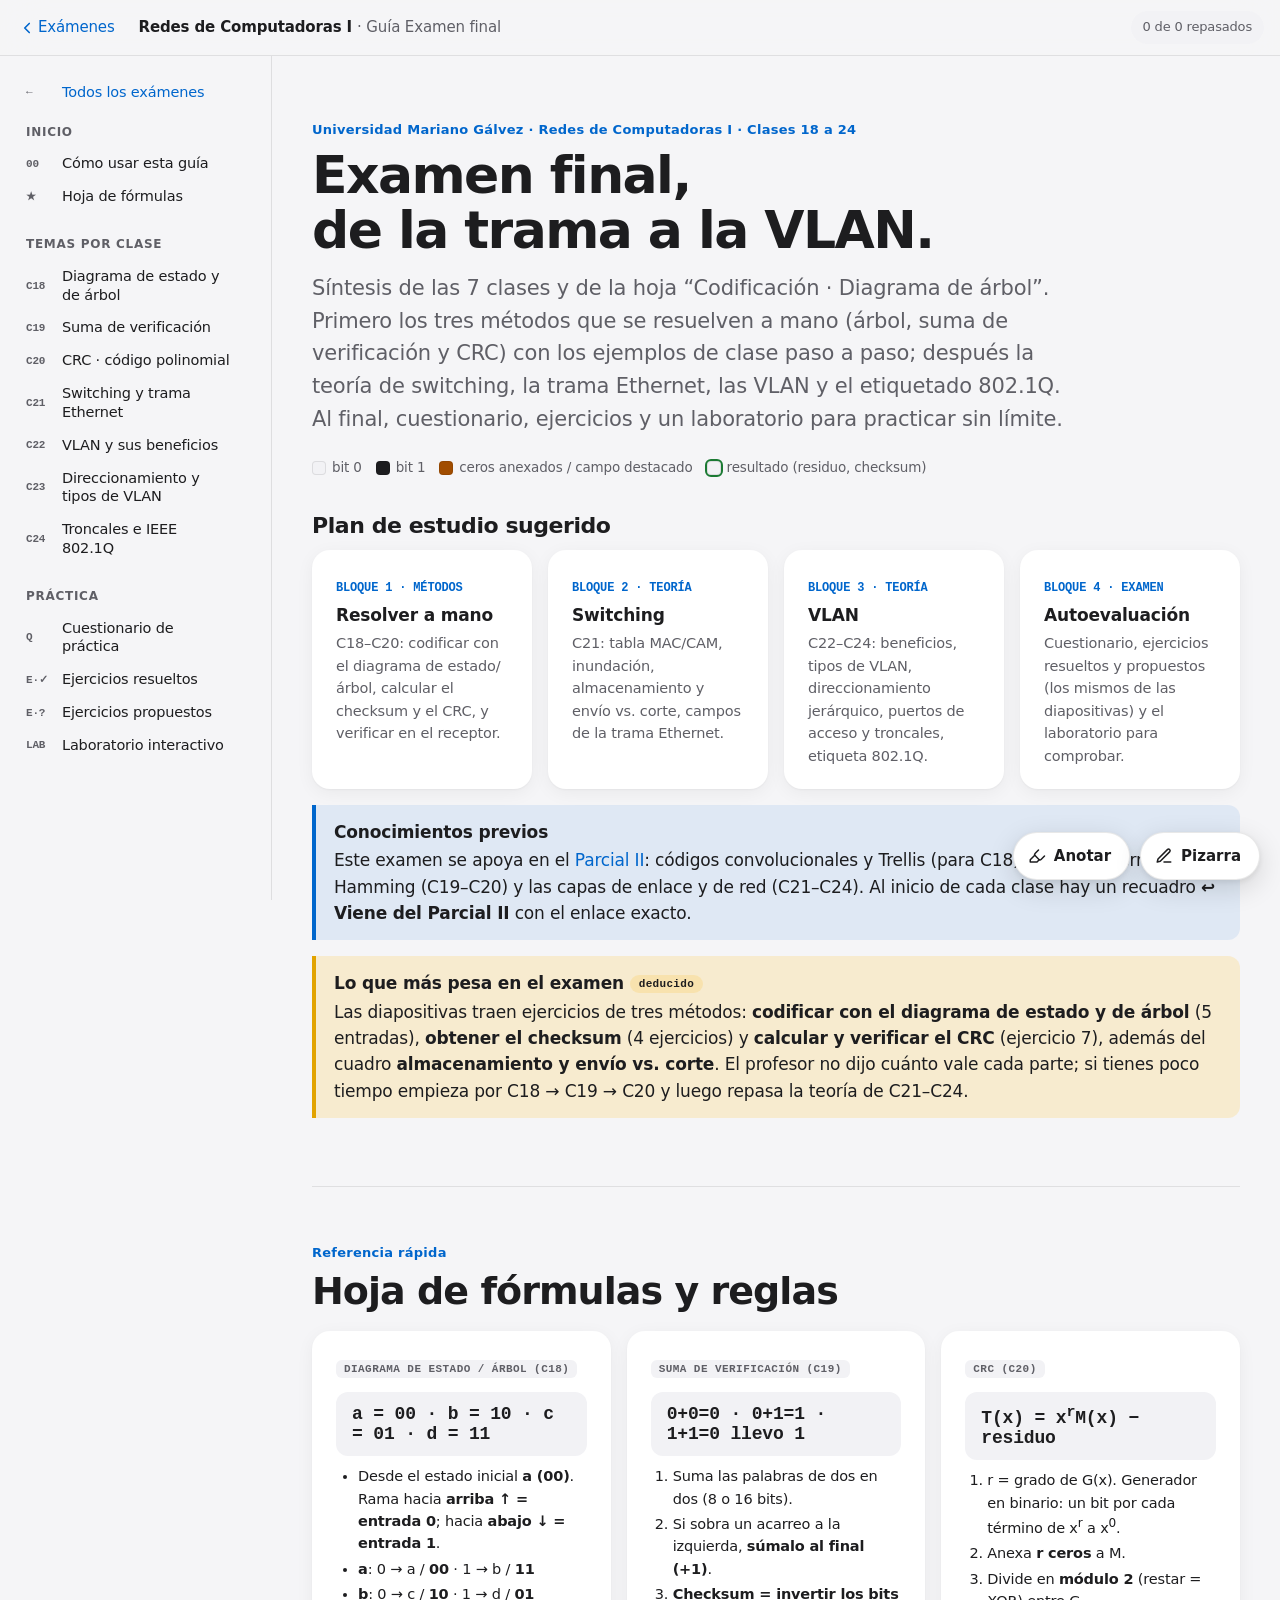
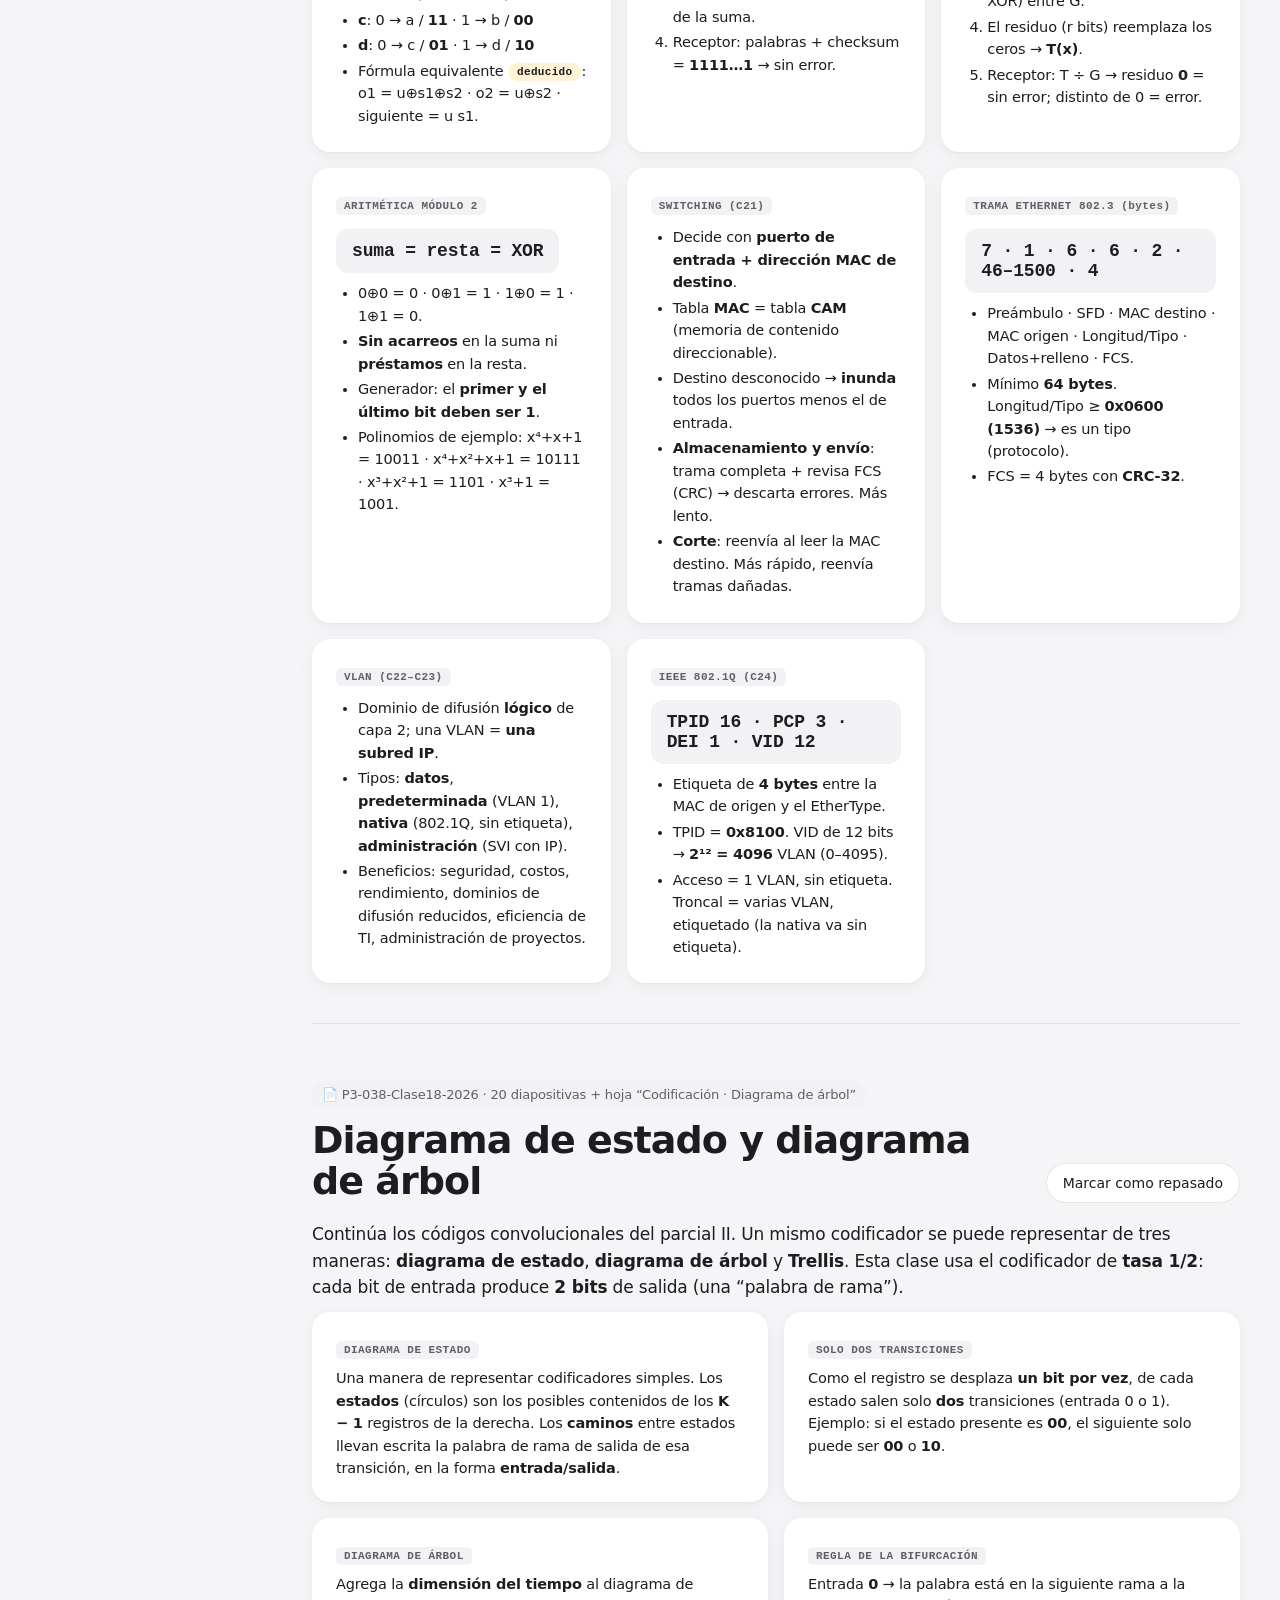
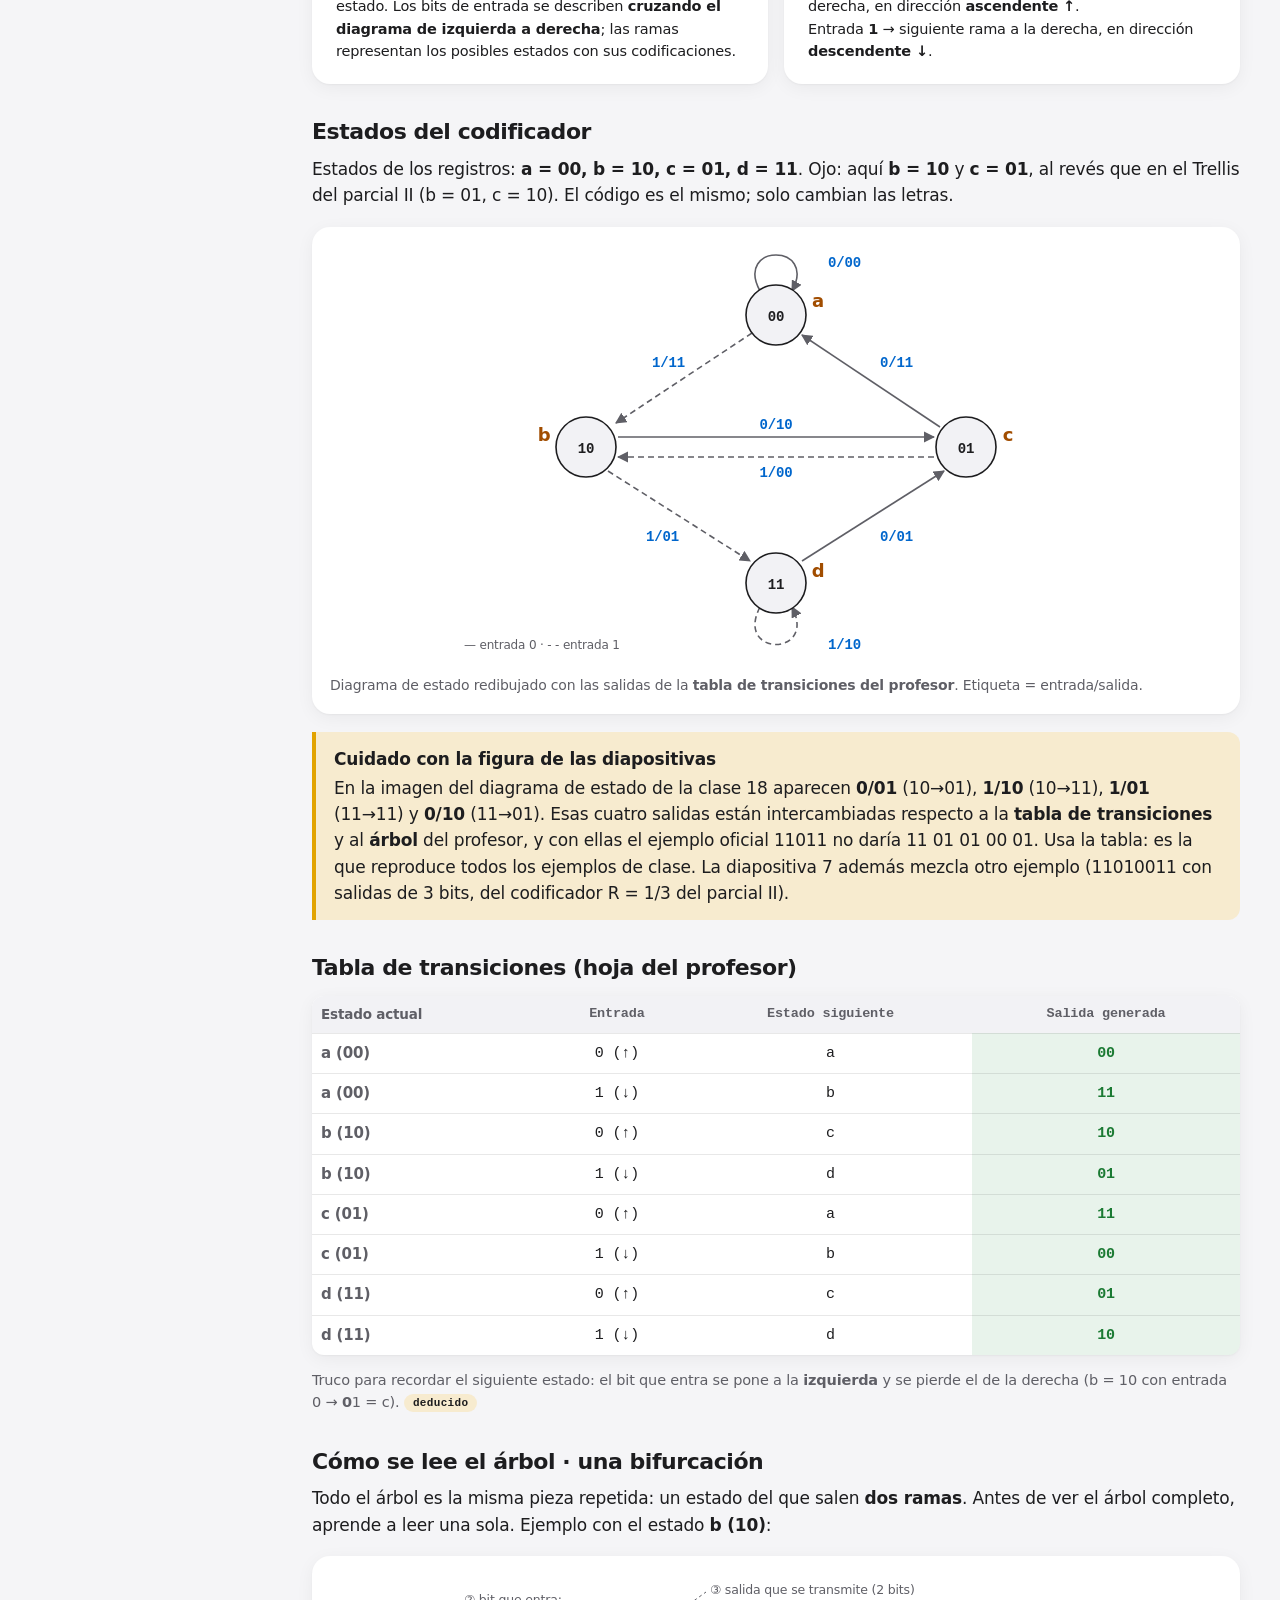
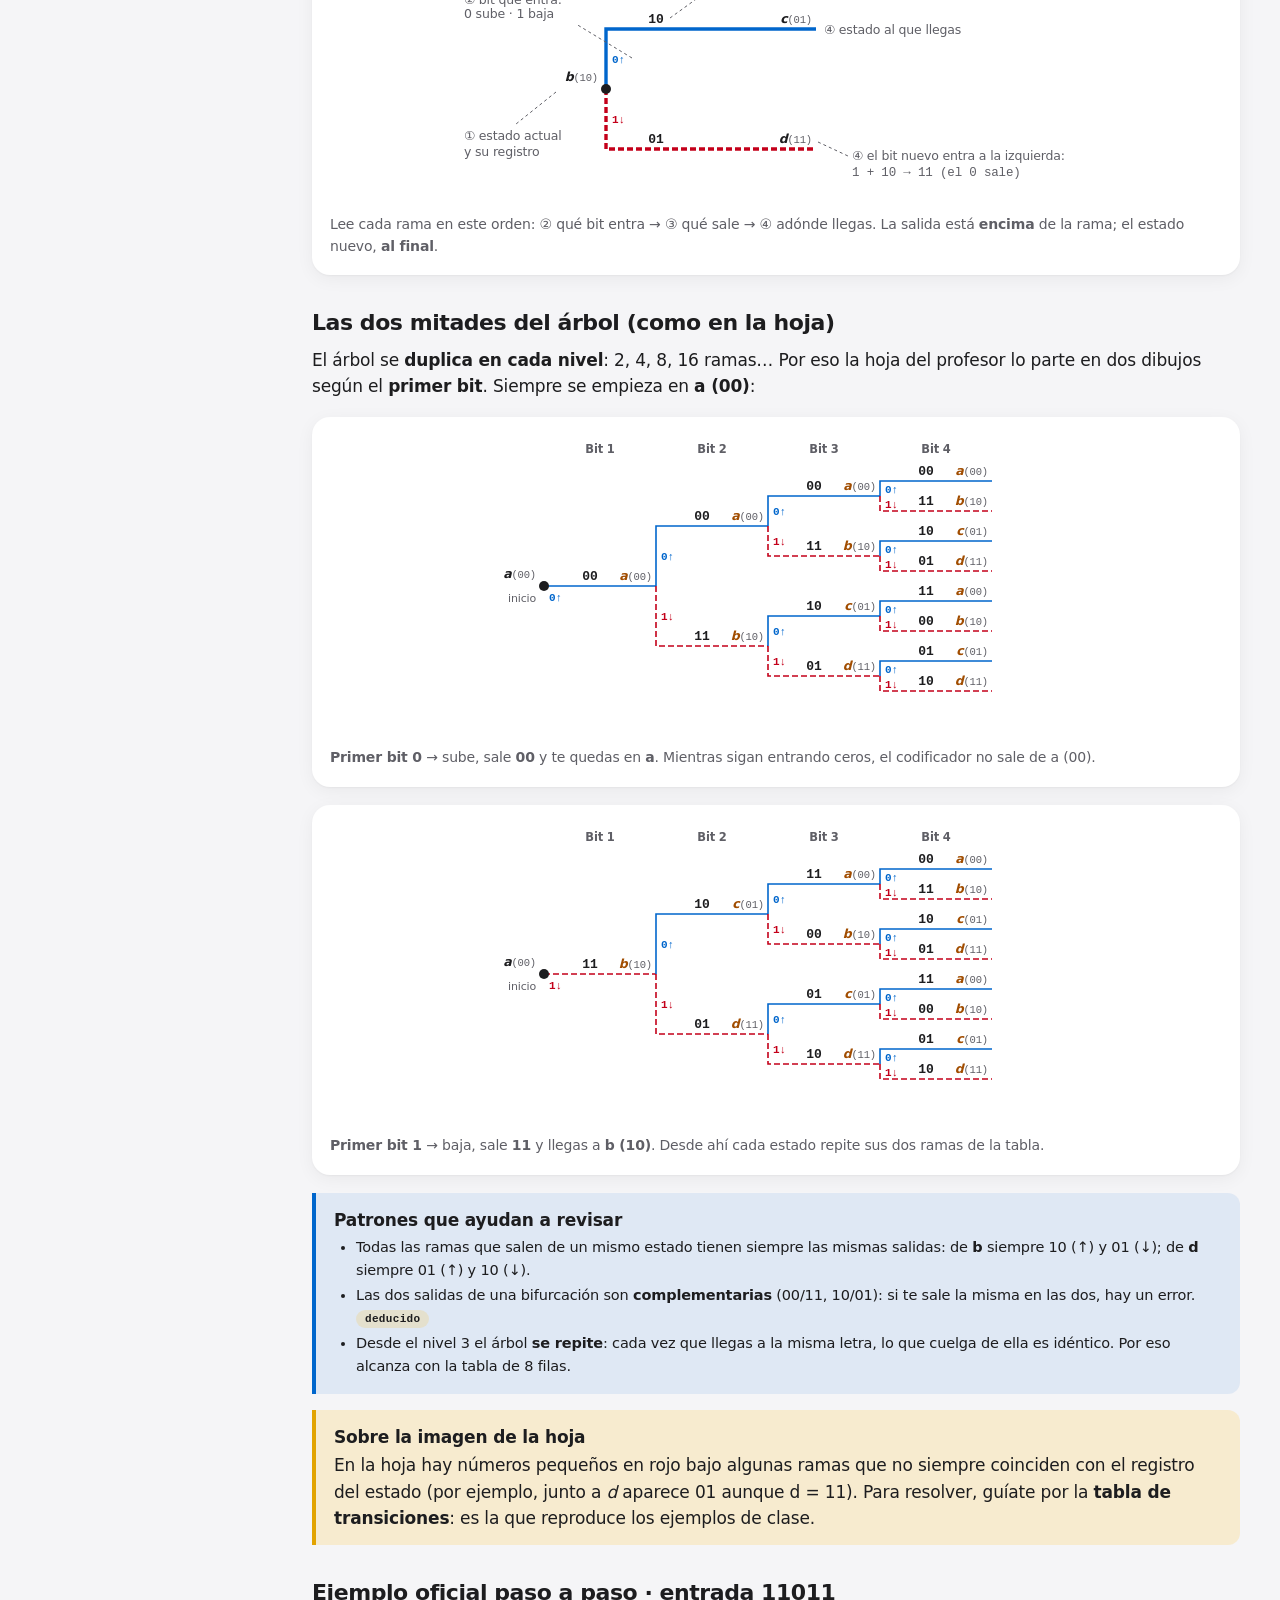
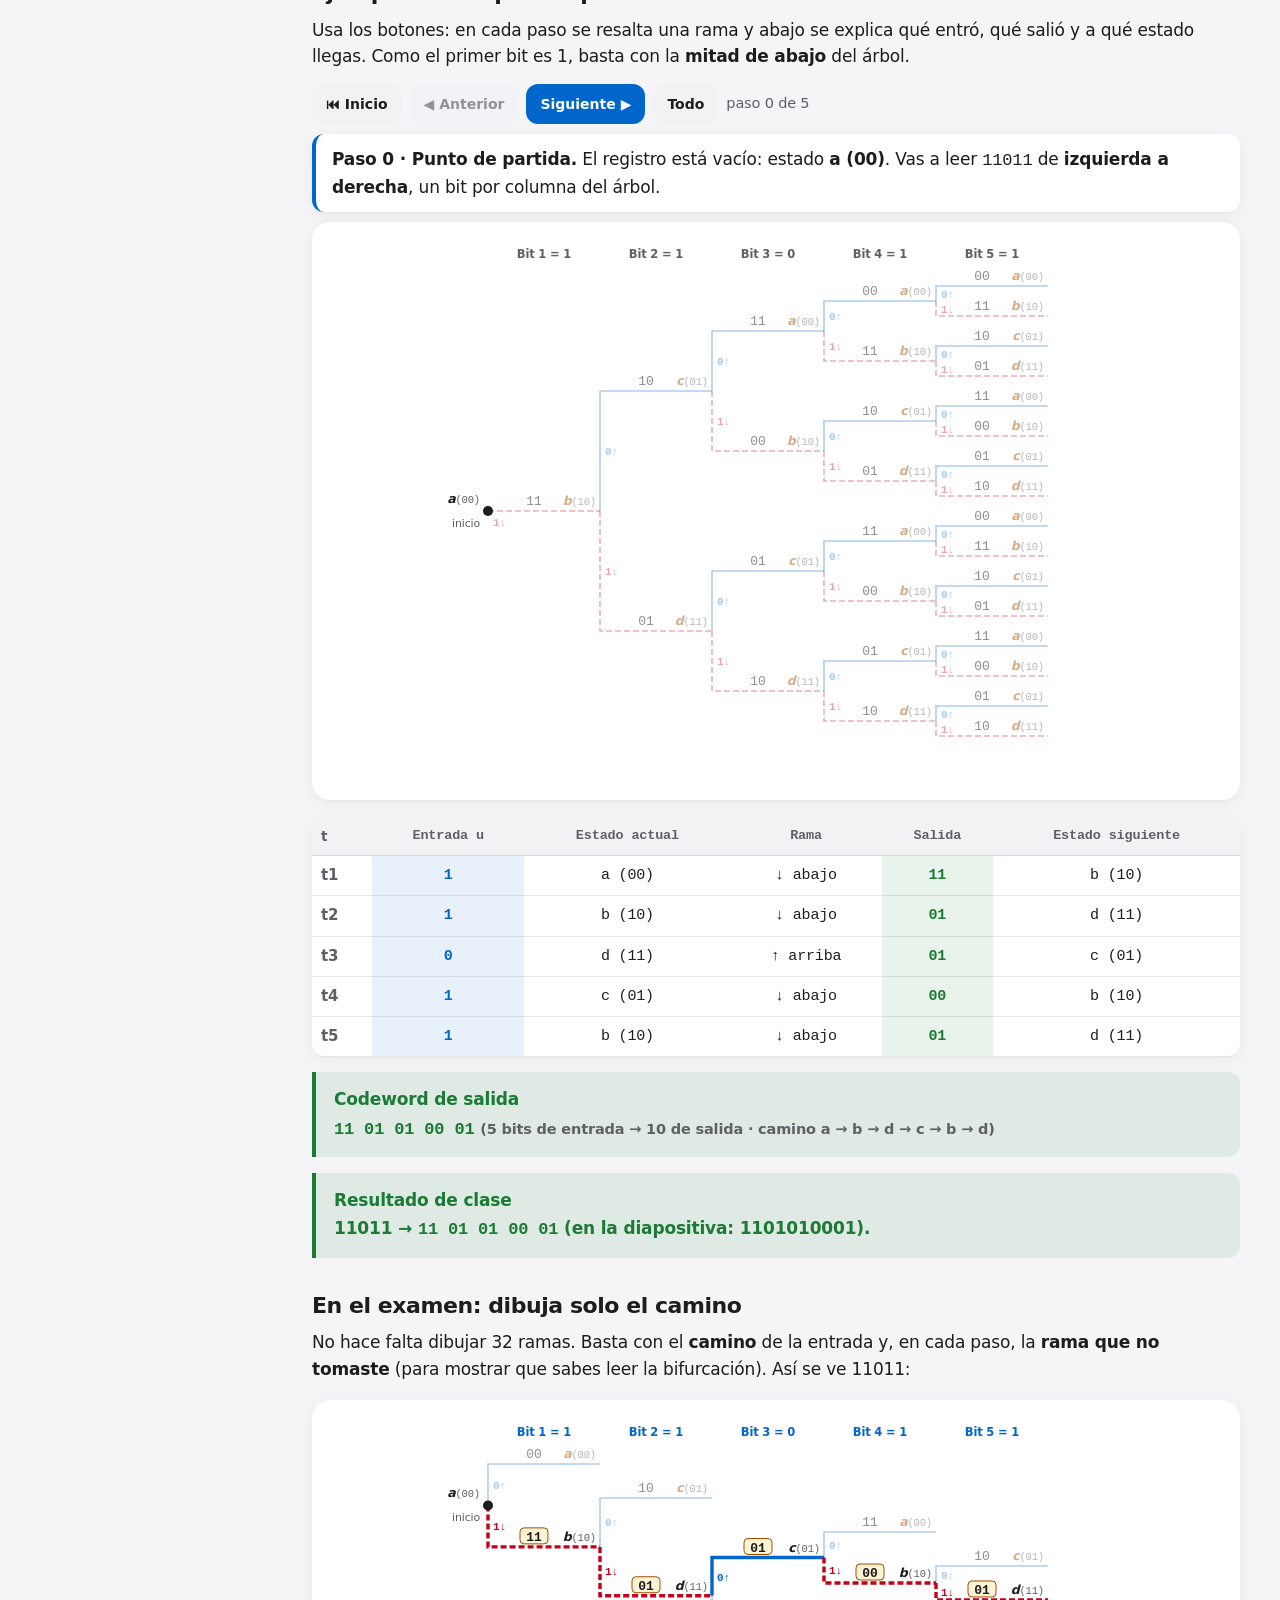
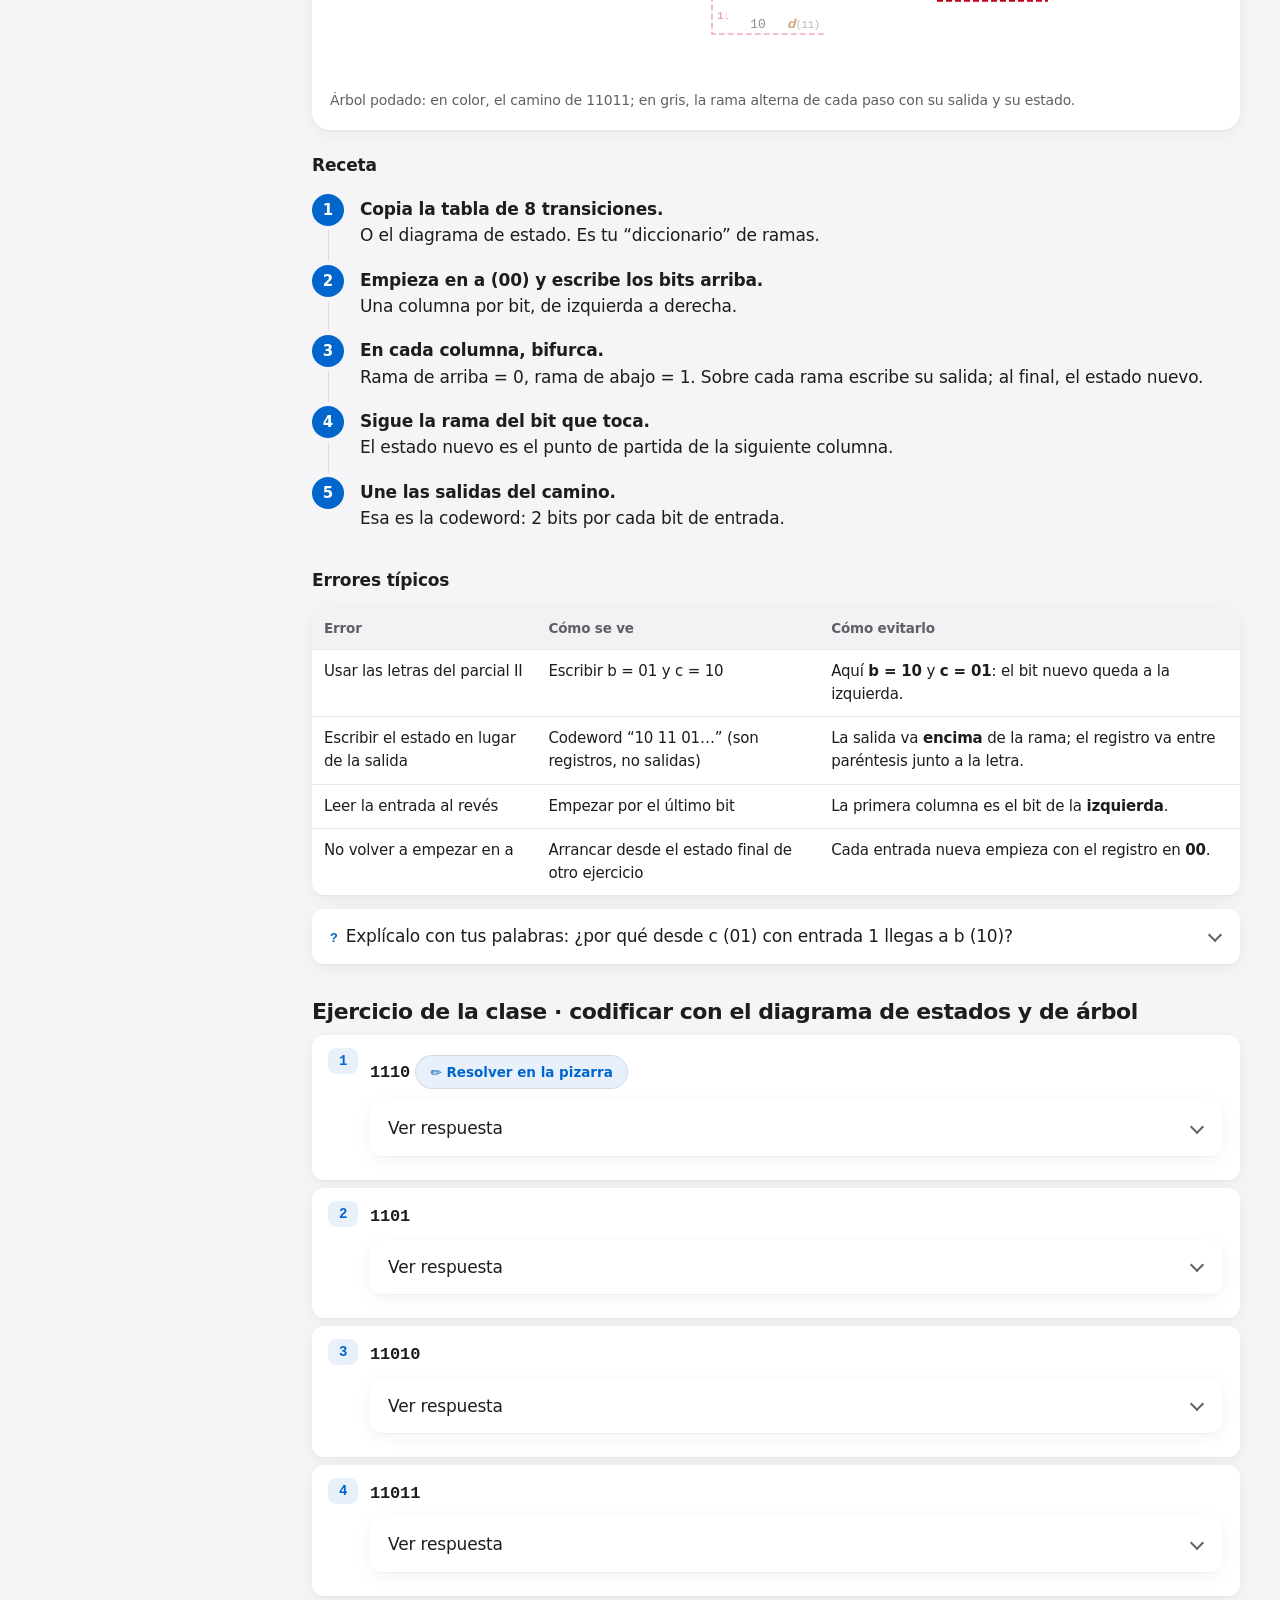
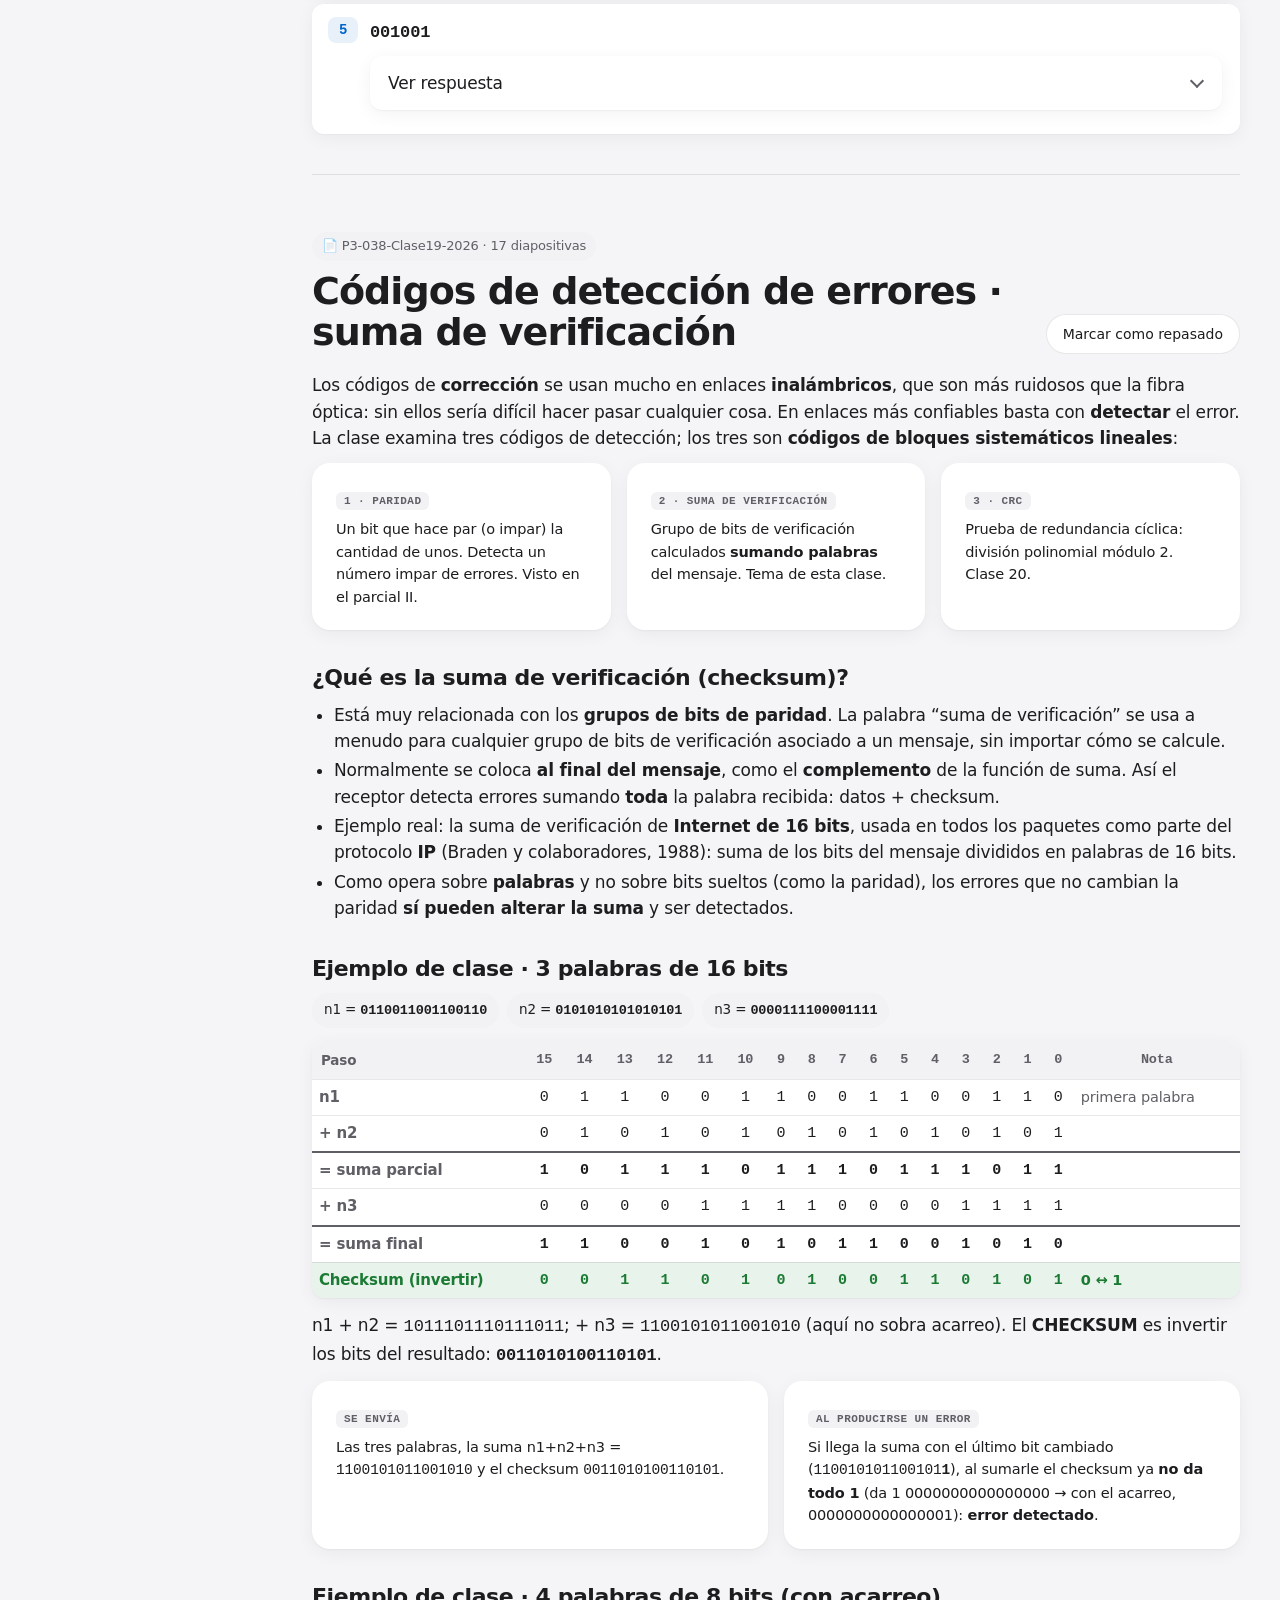
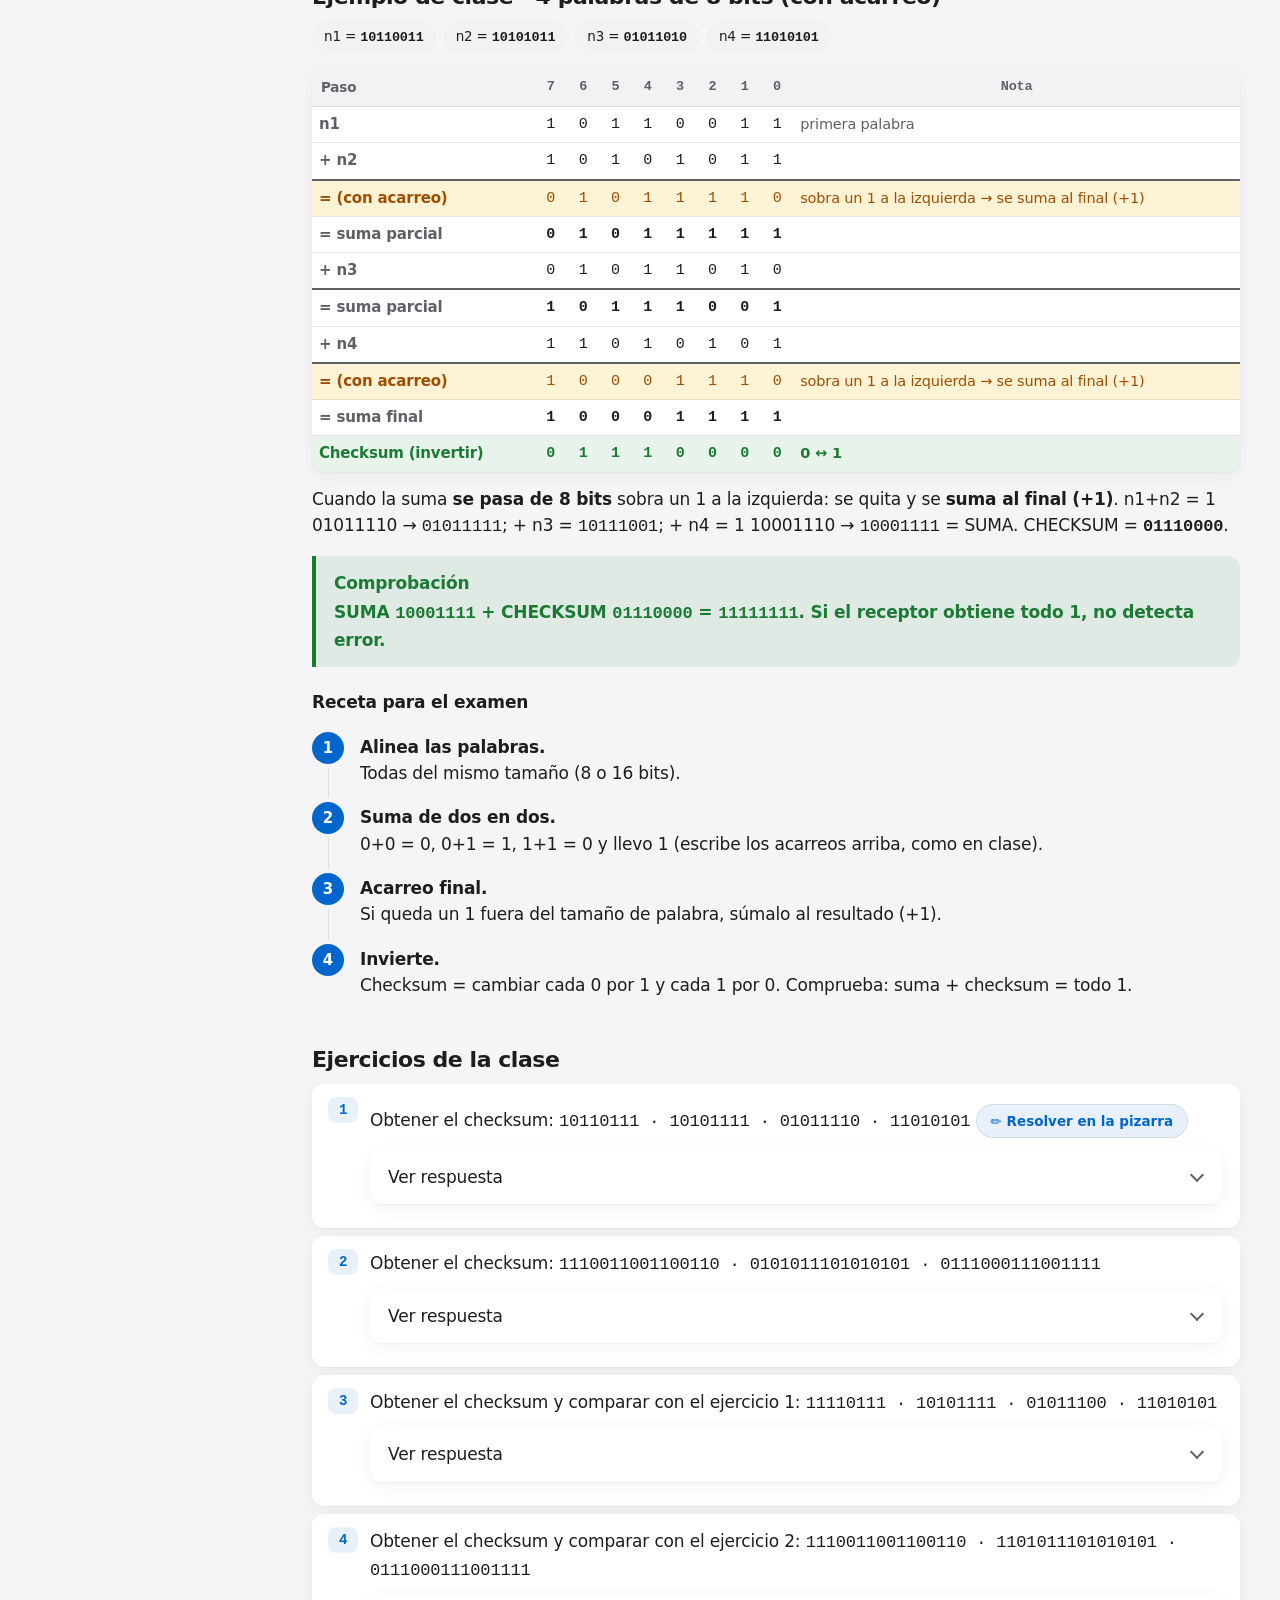
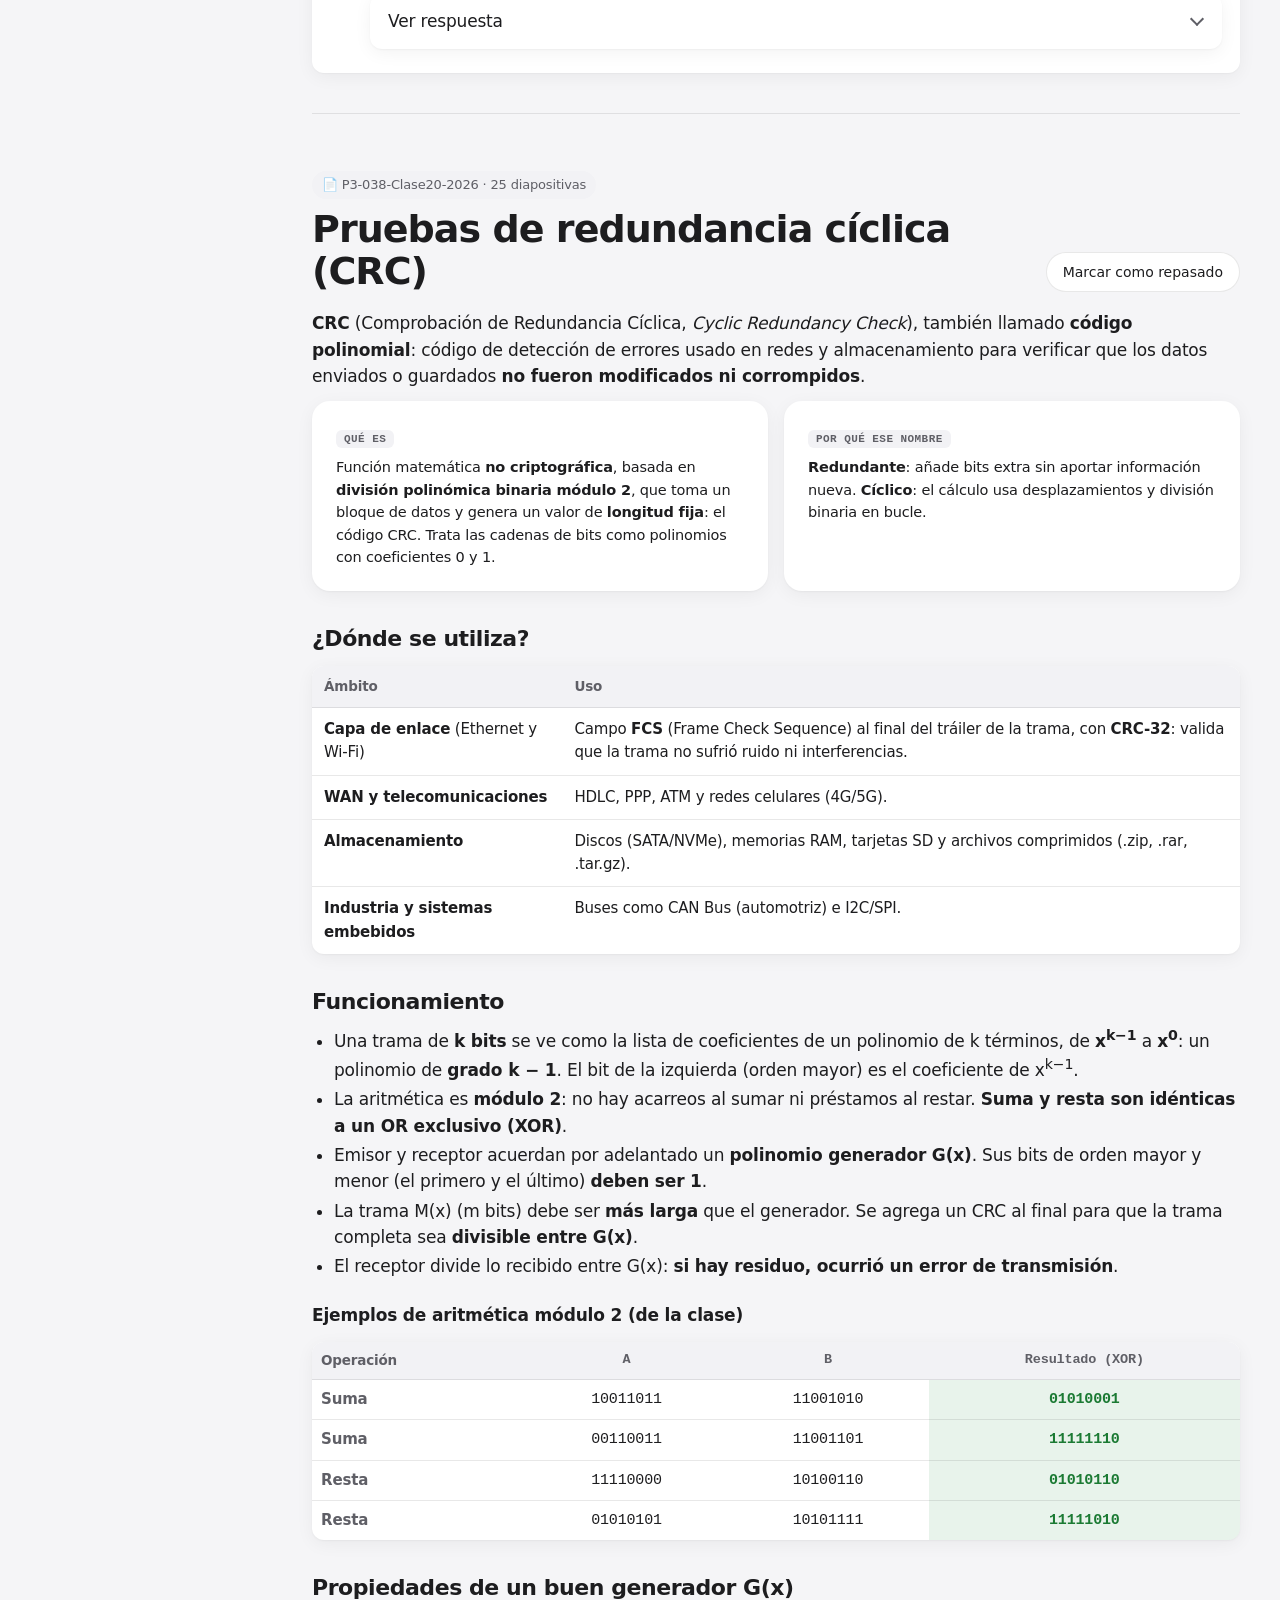
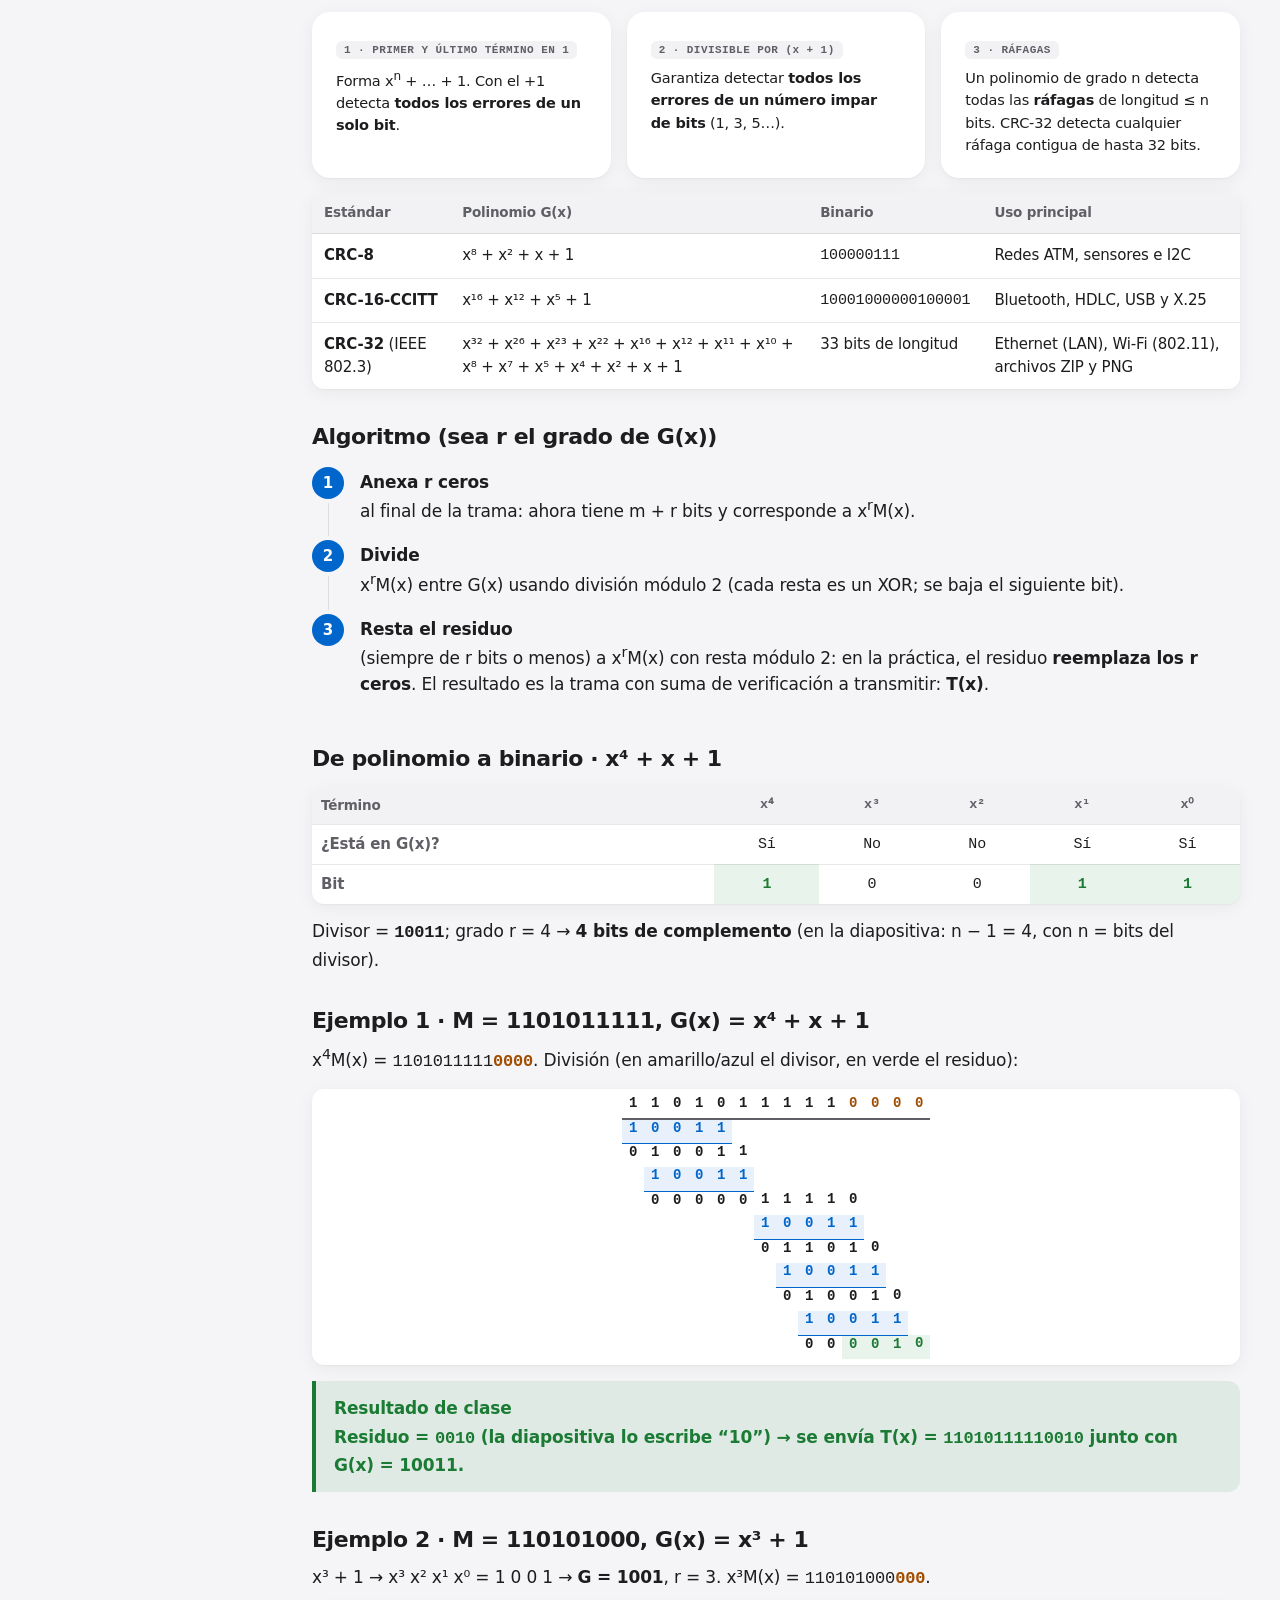
==== commit e40dc668: "Agregando contenido" ====
--- a/redes-1/final/index.html
+++ b/redes-1/final/index.html
@@ -61,6 +61,7 @@
     <a class="card" href="#c22"><span class="n">BLOQUE 3 · TEORÍA</span><h4>VLAN</h4><p>C22–C24: beneficios, tipos de VLAN, direccionamiento jerárquico, puertos de acceso y troncales, etiqueta 802.1Q.</p></a>
     <a class="card" href="#quiz"><span class="n">BLOQUE 4 · EXAMEN</span><h4>Autoevaluación</h4><p>Cuestionario, ejercicios resueltos y propuestos (los mismos de las diapositivas) y el laboratorio para comprobar.</p></a>
   </div>
+  <div class="key"><b>Conocimientos previos</b>Este examen se apoya en el <a href="../parcial-2/index.html">Parcial II</a>: códigos convolucionales y Trellis (para C18), control de errores y Hamming (C19–C20) y las capas de enlace y de red (C21–C24). Al inicio de cada clase hay un recuadro <b>↩ Viene del Parcial II</b> con el enlace exacto.</div>
   <div class="key warn"><b>Lo que más pesa en el examen <span class="badge ded">deducido</span></b>Las diapositivas traen ejercicios de tres métodos: <b>codificar con el diagrama de estado y de árbol</b> (5 entradas), <b>obtener el checksum</b> (4 ejercicios) y <b>calcular y verificar el CRC</b> (ejercicio 7), además del cuadro <b>almacenamiento y envío vs. corte</b>. El profesor no dijo cuánto vale cada parte; si tienes poco tiempo empieza por C18 → C19 → C20 y luego repasa la teoría de C21–C24.</div>
 </section>
 
@@ -180,33 +181,85 @@
   </table></div>
   <p class="small muted">Truco para recordar el siguiente estado: el bit que entra se pone a la <b>izquierda</b> y se pierde el de la derecha (b = 10 con entrada 0 → <b>0</b>1 = c). <span class="badge ded">deducido</span></p>
 
-  <h3>El árbol y el ejemplo oficial · entrada 11011</h3>
-  <p>Partiendo con el codificador en ceros: si el primer bit es 0 la salida es <b>00</b>, si es 1 la salida es <b>11</b>; si el primer bit es 1 y el segundo es 0, la segunda palabra es <b>10</b>. Para <b>11011</b> se baja, baja, sube, baja, baja:</p>
-  <figure><div data-arbol="11011" data-niveles="5"></div><figcaption>Árbol de 5 niveles (t1–t5). Sobre cada rama, la palabra de salida; al final de la rama, el estado alcanzado. En azul, el camino de 11011.</figcaption></figure>
+  <h3>Cómo se lee el árbol · una bifurcación</h3>
+  <p>Todo el árbol es la misma pieza repetida: un estado del que salen <b>dos ramas</b>. Antes de ver el árbol completo, aprende a leer una sola. Ejemplo con el estado <b>b (10)</b>:</p>
+  <figure>
+    <svg viewBox="0 0 640 230" width="640" height="230" class="arbol r3-anat" role="img" aria-label="Bifurcación desde b (10): con entrada 0 sube, sale 10 y llega a c (01); con entrada 1 baja, sale 01 y llega a d (11)">
+      <path d="M150 115 V55 H360" class="ar-e zero on"/>
+      <path d="M150 115 V175 H360" class="ar-e one on"/>
+      <circle cx="150" cy="115" r="5" class="ar-n"/>
+      <text x="142" y="107" class="ar-s on" text-anchor="end">b<tspan class="ar-r">(10)</tspan></text>
+      <text x="156" y="89" class="ar-m zero on">0↑</text>
+      <text x="156" y="149" class="ar-m one on">1↓</text>
+      <text x="200" y="49" class="ar-l on" text-anchor="middle">10</text>
+      <text x="200" y="169" class="ar-l on" text-anchor="middle">01</text>
+      <text x="356" y="49" class="ar-s on" text-anchor="end">c<tspan class="ar-r">(01)</tspan></text>
+      <text x="356" y="169" class="ar-s on" text-anchor="end">d<tspan class="ar-r">(11)</tspan></text>
+      <g class="r3-call">
+        <path d="M100 118 L60 150"/><text x="8" y="166">① estado actual</text><text x="8" y="182">y su registro</text>
+        <path d="M176 84 L120 50"/><text x="8" y="30">② bit que entra:</text><text x="8" y="44">0 sube · 1 baja</text>
+        <path d="M214 44 L250 18"/><text x="254" y="20">③ salida que se transmite (2 bits)</text>
+        <text x="368" y="60">④ estado al que llegas</text>
+        <path d="M362 168 L392 182"/><text x="396" y="186">④ el bit nuevo entra a la izquierda:</text><text x="396" y="202" class="mono">1 + 10 → 11 (el 0 sale)</text>
+      </g>
+    </svg>
+    <figcaption>Lee cada rama en este orden: ② qué bit entra → ③ qué sale → ④ adónde llegas. La salida está <b>encima</b> de la rama; el estado nuevo, <b>al final</b>.</figcaption>
+  </figure>
+
+  <h3>Las dos mitades del árbol (como en la hoja)</h3>
+  <p>El árbol se <b>duplica en cada nivel</b>: 2, 4, 8, 16 ramas… Por eso la hoja del profesor lo parte en dos dibujos según el <b>primer bit</b>. Siempre se empieza en <b>a (00)</b>:</p>
+  <div>
+    <figure><div data-arbol="" data-niveles="4" data-mitad="0"></div><figcaption><b>Primer bit 0</b> → sube, sale <b>00</b> y te quedas en <b>a</b>. Mientras sigan entrando ceros, el codificador no sale de a (00).</figcaption></figure>
+    <figure><div data-arbol="" data-niveles="4" data-mitad="1"></div><figcaption><b>Primer bit 1</b> → baja, sale <b>11</b> y llegas a <b>b (10)</b>. Desde ahí cada estado repite sus dos ramas de la tabla.</figcaption></figure>
+  </div>
+  <div class="key"><b>Patrones que ayudan a revisar</b>
+    <ul class="small">
+      <li>Todas las ramas que salen de un mismo estado tienen siempre las mismas salidas: de <b>b</b> siempre 10 (↑) y 01 (↓); de <b>d</b> siempre 01 (↑) y 10 (↓).</li>
+      <li>Las dos salidas de una bifurcación son <b>complementarias</b> (00/11, 10/01): si te sale la misma en las dos, hay un error. <span class="badge ded">deducido</span></li>
+      <li>Desde el nivel 3 el árbol <b>se repite</b>: cada vez que llegas a la misma letra, lo que cuelga de ella es idéntico. Por eso alcanza con la tabla de 8 filas.</li>
+    </ul></div>
+  <div class="key warn"><b>Sobre la imagen de la hoja</b>En la hoja hay números pequeños en rojo bajo algunas ramas que no siempre coinciden con el registro del estado (por ejemplo, junto a <i>d</i> aparece 01 aunque d = 11). Para resolver, guíate por la <b>tabla de transiciones</b>: es la que reproduce los ejemplos de clase.</div>
+
+  <h3>Ejemplo oficial paso a paso · entrada 11011</h3>
+  <p>Usa los botones: en cada paso se resalta una rama y abajo se explica qué entró, qué salió y a qué estado llegas. Como el primer bit es 1, basta con la <b>mitad de abajo</b> del árbol.</p>
+  <div data-arbol="11011" data-niveles="5" data-mitad="1" data-pasos></div>
   <div data-arbtabla="11011"></div>
   <div class="key ok"><b>Resultado de clase</b>11011 → <span class="mono"><b>11 01 01 00 01</b></span> (en la diapositiva: 1101010001).</div>
 
-  <h4>Receta para el examen</h4>
+  <h3>En el examen: dibuja solo el camino</h3>
+  <p>No hace falta dibujar 32 ramas. Basta con el <b>camino</b> de la entrada y, en cada paso, la <b>rama que no tomaste</b> (para mostrar que sabes leer la bifurcación). Así se ve 11011:</p>
+  <figure><div data-arbol="11011" data-podado></div><figcaption>Árbol podado: en color, el camino de 11011; en gris, la rama alterna de cada paso con su salida y su estado.</figcaption></figure>
+  <h4>Receta</h4>
   <ol class="steps">
-    <li><b>Empieza en a (00).</b>Escribe la tabla de 8 transiciones o dibuja el diagrama de estado a un lado.</li>
-    <li><b>Lee la entrada de izquierda a derecha.</b>0 = rama de arriba, 1 = rama de abajo.</li>
-    <li><b>Anota la palabra de rama y el nuevo estado.</b>Cada bit de entrada da 2 bits de salida.</li>
-    <li><b>Une las palabras.</b>La codeword es la concatenación en el orden en que salen.</li>
+    <li><b>Copia la tabla de 8 transiciones.</b>O el diagrama de estado. Es tu “diccionario” de ramas.</li>
+    <li><b>Empieza en a (00) y escribe los bits arriba.</b>Una columna por bit, de izquierda a derecha.</li>
+    <li><b>En cada columna, bifurca.</b>Rama de arriba = 0, rama de abajo = 1. Sobre cada rama escribe su salida; al final, el estado nuevo.</li>
+    <li><b>Sigue la rama del bit que toca.</b>El estado nuevo es el punto de partida de la siguiente columna.</li>
+    <li><b>Une las salidas del camino.</b>Esa es la codeword: 2 bits por cada bit de entrada.</li>
   </ol>
-  <figure><div data-arbol="" data-niveles="4"></div><figcaption>Árbol en blanco de 4 niveles para practicar (todas las ramas con su salida y estado).</figcaption></figure>
+
+  <h4>Errores típicos</h4>
+  <div class="tbl-wrap"><table>
+    <tr><th>Error</th><th>Cómo se ve</th><th>Cómo evitarlo</th></tr>
+    <tr><td>Usar las letras del parcial II</td><td>Escribir b = 01 y c = 10</td><td>Aquí <b>b = 10</b> y <b>c = 01</b>: el bit nuevo queda a la izquierda.</td></tr>
+    <tr><td>Escribir el estado en lugar de la salida</td><td>Codeword “10 11 01…” (son registros, no salidas)</td><td>La salida va <b>encima</b> de la rama; el registro va entre paréntesis junto a la letra.</td></tr>
+    <tr><td>Leer la entrada al revés</td><td>Empezar por el último bit</td><td>La primera columna es el bit de la <b>izquierda</b>.</td></tr>
+    <tr><td>No volver a empezar en a</td><td>Arrancar desde el estado final de otro ejercicio</td><td>Cada entrada nueva empieza con el registro en <b>00</b>.</td></tr>
+  </table></div>
+  <details class="qa"><summary><span class="qn">?</span>Explícalo con tus palabras: ¿por qué desde c (01) con entrada 1 llegas a b (10)?</summary><div class="ans"><p>El 1 entra por la izquierda del registro (1 + 01 → <b>10</b>) y el bit de la derecha (1) sale. El registro 10 es el estado <b>b</b>. La salida 00 de esa rama la da la tabla.</p></div></details>
 
   <h3>Ejercicio de la clase · codificar con el diagrama de estados y de árbol</h3>
   <ol class="qlist">
     <li><b class="mono">1110</b> <button class="board-open" type="button" data-board="grid">✏️ Resolver en la pizarra</button>
-      <details class="qa"><summary>Ver respuesta</summary><div class="ans"><p><span class="mono">11 01 10 01</span> · estados a → b → d → d → c</p></div></details></li>
+      <details class="qa"><summary>Ver respuesta</summary><div class="ans"><p><span class="mono">11 01 10 01</span> · estados a → b → d → d → c</p><figure><div data-arbol="1110" data-podado></div></figure></div></details></li>
     <li><b class="mono">1101</b>
-      <details class="qa"><summary>Ver respuesta</summary><div class="ans"><p><span class="mono">11 01 01 00</span> · a → b → d → c → b (es el ejemplo “Sec. in = 1 1 0 1 · Sec. out = 11 01 01 00” de la diapositiva 19)</p></div></details></li>
+      <details class="qa"><summary>Ver respuesta</summary><div class="ans"><p><span class="mono">11 01 01 00</span> · a → b → d → c → b (es el ejemplo “Sec. in = 1 1 0 1 · Sec. out = 11 01 01 00” de la diapositiva 19)</p><figure><div data-arbol="1101" data-podado></div></figure></div></details></li>
     <li><b class="mono">11010</b>
-      <details class="qa"><summary>Ver respuesta</summary><div class="ans"><p><span class="mono">11 01 01 00 10</span> · a → b → d → c → b → c</p></div></details></li>
+      <details class="qa"><summary>Ver respuesta</summary><div class="ans"><p><span class="mono">11 01 01 00 10</span> · a → b → d → c → b → c</p><figure><div data-arbol="11010" data-podado></div></figure></div></details></li>
     <li><b class="mono">11011</b>
-      <details class="qa"><summary>Ver respuesta</summary><div class="ans"><p><span class="mono">11 01 01 00 01</span> · a → b → d → c → b → d</p></div></details></li>
+      <details class="qa"><summary>Ver respuesta</summary><div class="ans"><p><span class="mono">11 01 01 00 01</span> · a → b → d → c → b → d (el ejemplo oficial de arriba)</p></div></details></li>
     <li><b class="mono">001001</b>
-      <details class="qa"><summary>Ver respuesta</summary><div class="ans"><p><span class="mono">00 00 11 10 11 11</span> · a → a → a → b → c → a → b</p></div></details></li>
+      <details class="qa"><summary>Ver respuesta</summary><div class="ans"><p><span class="mono">00 00 11 10 11 11</span> · a → a → a → b → c → a → b</p><figure><div data-arbol="001001" data-podado></div></figure></div></details></li>
   </ol>
 </section>
 
@@ -626,7 +679,8 @@
   <div class="sec-head"><div class="meta"><p class="eyebrow">Paso a paso</p><h2>Ejercicios prácticos resueltos</h2></div><button class="mark-btn" data-mark="ejr" aria-pressed="false">Marcar como repasado</button></div>
 
   <h3>E1 · Árbol: codificar 1101 (diapositiva 19)</h3>
-  <figure><div data-arbol="1101" data-niveles="4"></div><figcaption>Sec. in = 1 1 0 1 → baja, baja, sube, baja.</figcaption></figure>
+  <p>Sec. in = 1 1 0 1 → baja, baja, sube, baja. Avanza con los botones:</p>
+  <div data-arbol="1101" data-niveles="4" data-mitad="1" data-pasos></div>
   <div data-arbtabla="1101"></div>
 
   <h3>E2 · Checksum de 8 bits y verificación con error</h3>
@@ -700,6 +754,13 @@
 <!-- ======================= LABORATORIO ======================= -->
 <section id="lab" class="topic">
   <div class="sec-head"><div class="meta"><p class="eyebrow">Practica sin límite</p><h2>Laboratorio interactivo</h2></div></div>
+  <p class="r3-prev"><span>↩ Viene del Parcial II</span><a href="../parcial-2/index.html#c10">C10 · Capa de enlace de datos</a> · <a href="../parcial-2/index.html#c9">C9 · Encapsulamiento (encabezados que se agregan)</a></p>
+  <p class="r3-prev"><span>↩ Viene del Parcial II</span><a href="../parcial-2/index.html#c10">C10 · Capa de red (direcciones IP)</a> · <a href="../parcial-2/index.html#c8">C8 · Capa de red de Internet</a></p>
+  <p class="r3-prev"><span>↩ Viene del Parcial II</span><a href="../parcial-2/index.html#c10">C10 · Capa de red y routing</a> · <a href="../parcial-2/index.html#c8">C8 · Arquitectura en capas</a></p>
+  <p class="r3-prev"><span>↩ Viene del Parcial II</span><a href="../parcial-2/index.html#c10">C10 · Routing y switching · capa de enlace</a> · <a href="../parcial-2/index.html#c9">C9 · Encapsulamiento y PDU (trama)</a></p>
+  <p class="r3-prev"><span>↩ Viene del Parcial II</span><a href="../parcial-2/index.html#c12">C12 · Control de errores</a> · <a href="../parcial-2/index.html#c13">C13 · Redundancia y códigos de bloque</a> · <a href="../parcial-2/index.html#c10">C10 · Capa de enlace de datos (la trama lleva el FCS)</a></p>
+  <p class="r3-prev"><span>↩ Viene del Parcial II</span><a href="../parcial-2/index.html#c12">C12 · Control de errores: detección vs. corrección</a> · <a href="../parcial-2/index.html#c13">C13 · Redundancia y códigos de bloque</a> · <a href="../parcial-2/index.html#c14">C14 · Hamming (bits de paridad)</a></p>
+  <p class="r3-prev"><span>↩ Viene del Parcial II</span><a href="../parcial-2/index.html#c15">C15 · Códigos convolucionales (registro, K, tasa R)</a> · <a href="../parcial-2/index.html#c16">C16 · Trellis (el del repaso R = 1/2, K = 3 es este mismo código)</a> · <a href="../parcial-2/index.html#c17">C17 · Viterbi</a></p>
   <p class="muted">Escribe tus propios datos y compara con tu solución en papel. Todo se calcula con los mismos métodos de clase.</p>
 
   <div class="lab">
--- a/css/styles.css
+++ b/css/styles.css
@@ -737,20 +737,43 @@
 @media print{#labApp,#plantillaApp,#fetchApp,#matrizApp,#diagApp{display:none!important}}
 
 /* ===== Guía Redes I · Examen final ===== */
-/* Diagrama de árbol (lo genera js/redes3.js) */
-svg.arbol{display:block;max-width:none;margin:0 auto;font-size:12px}
+/* Diagrama de árbol (lo genera js/redes3.js) · azul = entrada 0 (arriba), rojo = entrada 1 (abajo), como la hoja */
+svg.arbol{display:block;max-width:none;margin:0 auto;font-size:13px}
 svg.arbol text{fill:var(--text)}
-svg.arbol .ar-e{fill:none;stroke:var(--text-2);stroke-width:1.3}
-svg.arbol .ar-e.one{stroke-dasharray:5 3}
-svg.arbol .ar-e.alt{opacity:.45}
-svg.arbol .ar-e.on{stroke:var(--accent);stroke-width:3;opacity:1}
-svg.arbol .ar-l{font-family:var(--mono);fill:var(--text-2)}
-svg.arbol .ar-l.on{fill:var(--accent);font-weight:700}
-svg.arbol .ar-s{font-weight:700;text-anchor:end;fill:var(--par);font-size:11px}
-svg.arbol .ar-s.on{fill:var(--accent)}
-svg.arbol .ar-t{font:600 11px var(--mono);fill:var(--text-2);text-anchor:middle}
-svg.arbol .ar-n{fill:var(--accent)}
-svg.arbol .ar-g text{fill:var(--text-2);font-size:11px}
+svg.arbol .ar-e{fill:none;stroke-width:1.6}
+svg.arbol .ar-e.zero{stroke:var(--accent)}
+svg.arbol .ar-e.one{stroke:var(--err);stroke-dasharray:6 3}
+svg.arbol .ar-e.dim{opacity:.32}
+svg.arbol .ar-e.on{stroke-width:3.4;opacity:1}
+svg.arbol .ar-m{font:700 11px var(--mono)}
+svg.arbol .ar-m.zero{fill:var(--accent)} svg.arbol .ar-m.one{fill:var(--err)}
+svg.arbol .ar-m.dim{opacity:.35}
+svg.arbol .ar-l{font:700 13px var(--mono);fill:var(--text)}
+svg.arbol .ar-l.dim{fill:var(--text-2);font-weight:500;opacity:.7}
+svg.arbol .ar-l.on{fill:var(--text)}
+svg.arbol .ar-pill{fill:var(--warn-soft);stroke:var(--par);stroke-width:1}
+svg.arbol .ar-s{font-weight:700;font-style:italic;fill:var(--par);font-size:12.5px}
+svg.arbol .ar-s.dim{opacity:.45}
+svg.arbol .ar-s.on{fill:var(--text)}
+svg.arbol .ar-r{font:500 10.5px var(--mono);font-style:normal;fill:var(--text-2)}
+svg.arbol .ar-t{font:600 11.5px var(--font);fill:var(--text-2)}
+svg.arbol .ar-t.on{fill:var(--accent);font-weight:800}
+svg.arbol .ar-n{fill:var(--text)}
+svg.arbol .ar-g{fill:var(--text-2);font-size:11px}
+svg.r3-anat .r3-call path{stroke:var(--text-2);stroke-width:1;fill:none;stroke-dasharray:3 3}
+svg.r3-anat .r3-call text{fill:var(--text-2);font-size:12.5px}
+.r3-pasos{margin:14px 0}
+.r3-pbar{display:flex;flex-wrap:wrap;align-items:center;gap:8px;margin-bottom:10px}
+.r3-pbar .btn{min-height:40px;padding:8px 14px;font-size:14px}
+.r3-pbar .btn:disabled{opacity:.45;cursor:default}
+.r3-narr{background:var(--surface);border-left:4px solid var(--accent);border-radius:var(--r-s);padding:12px 16px;margin:0 0 10px;box-shadow:var(--shadow);min-height:72px}
+.r3-pfig{margin-top:0}
+.r3-cero{color:var(--accent)} .r3-uno{color:var(--err)}
+/* Enlaces a temas del parcial anterior */
+.r3-prev{display:flex;flex-wrap:wrap;align-items:baseline;gap:4px 10px;font-size:14px;background:var(--surface-2);border-radius:var(--r-s);padding:10px 14px;margin:6px 0 16px}
+.r3-prev span{font:700 11.5px var(--font);letter-spacing:.04em;text-transform:uppercase;color:var(--text-2)}
+.r3-prev a{color:var(--accent);text-decoration:none;font-weight:600}
+.r3-prev a:hover{text-decoration:underline}
 /* Diagrama de estado estático */
 svg.r3-state{display:block;width:100%;max-width:640px;height:auto;margin:0 auto;font-size:14px}
 svg.r3-state text{fill:var(--text)}
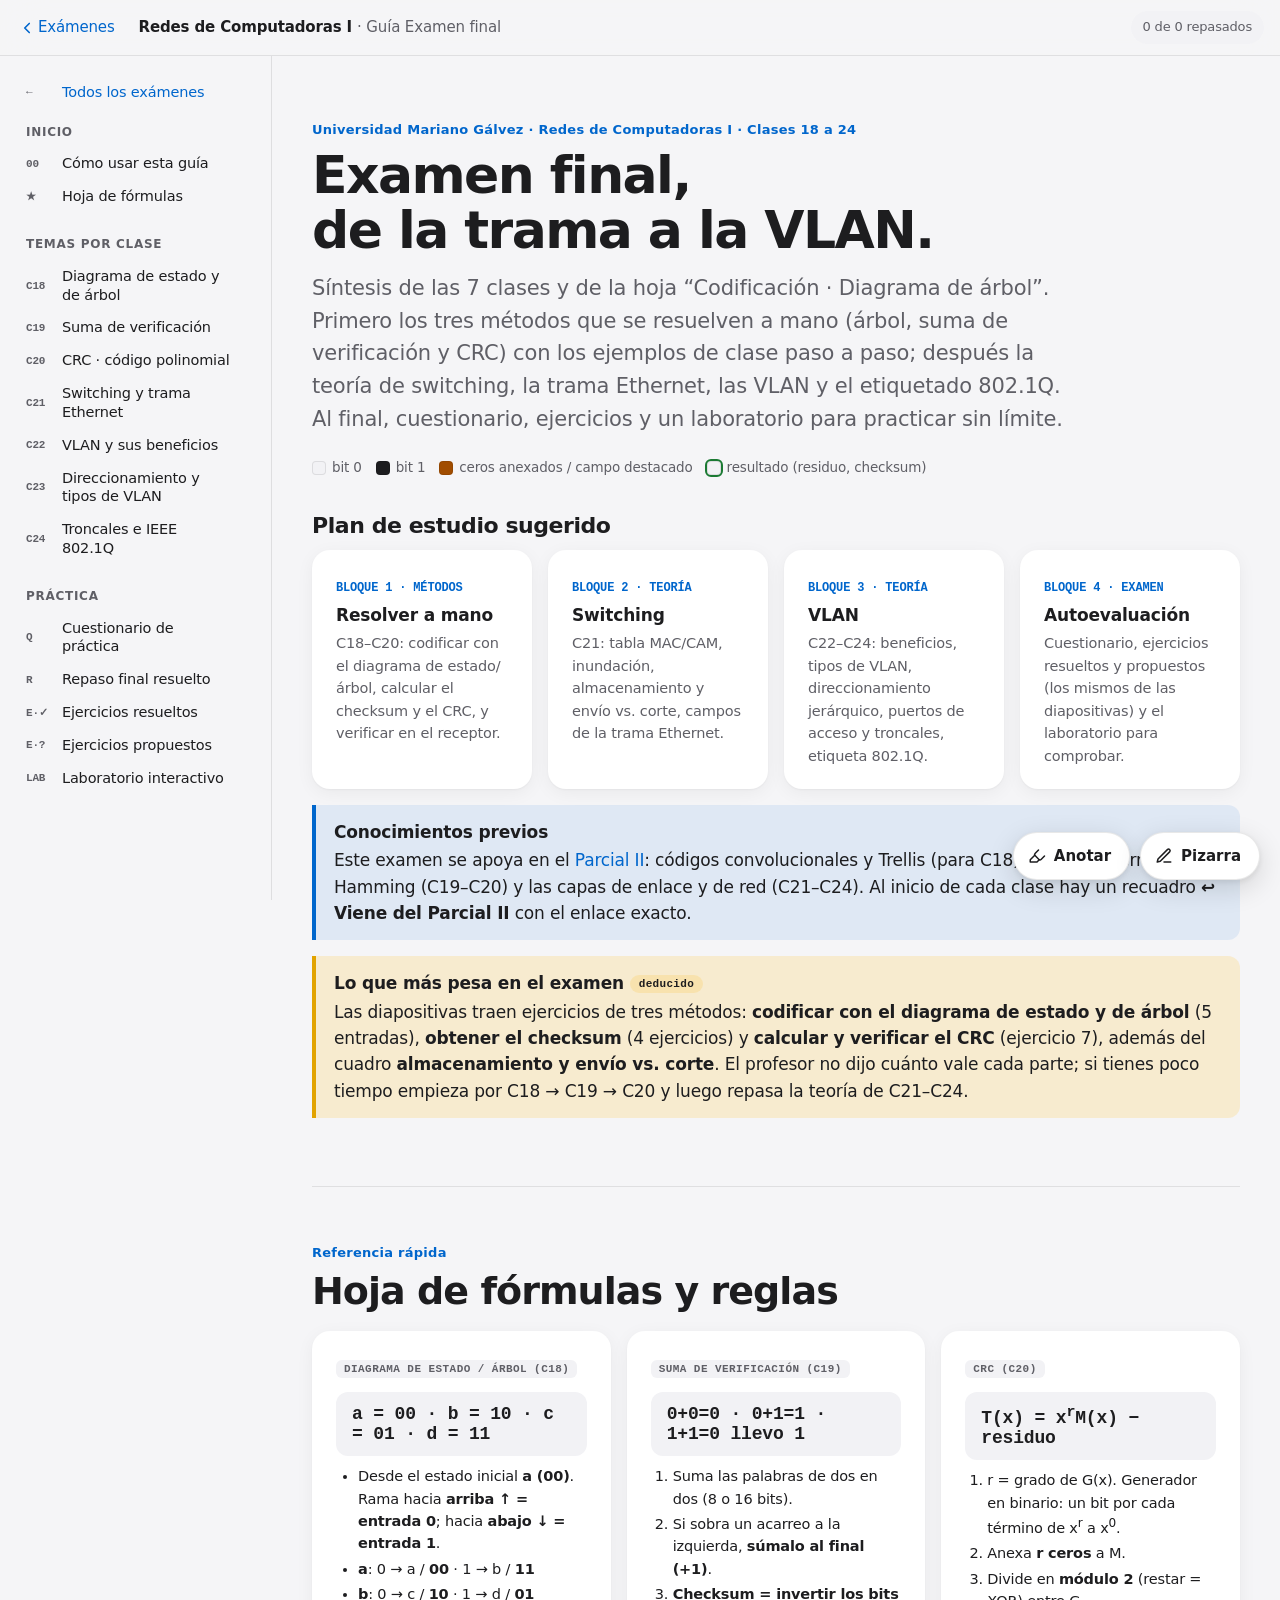
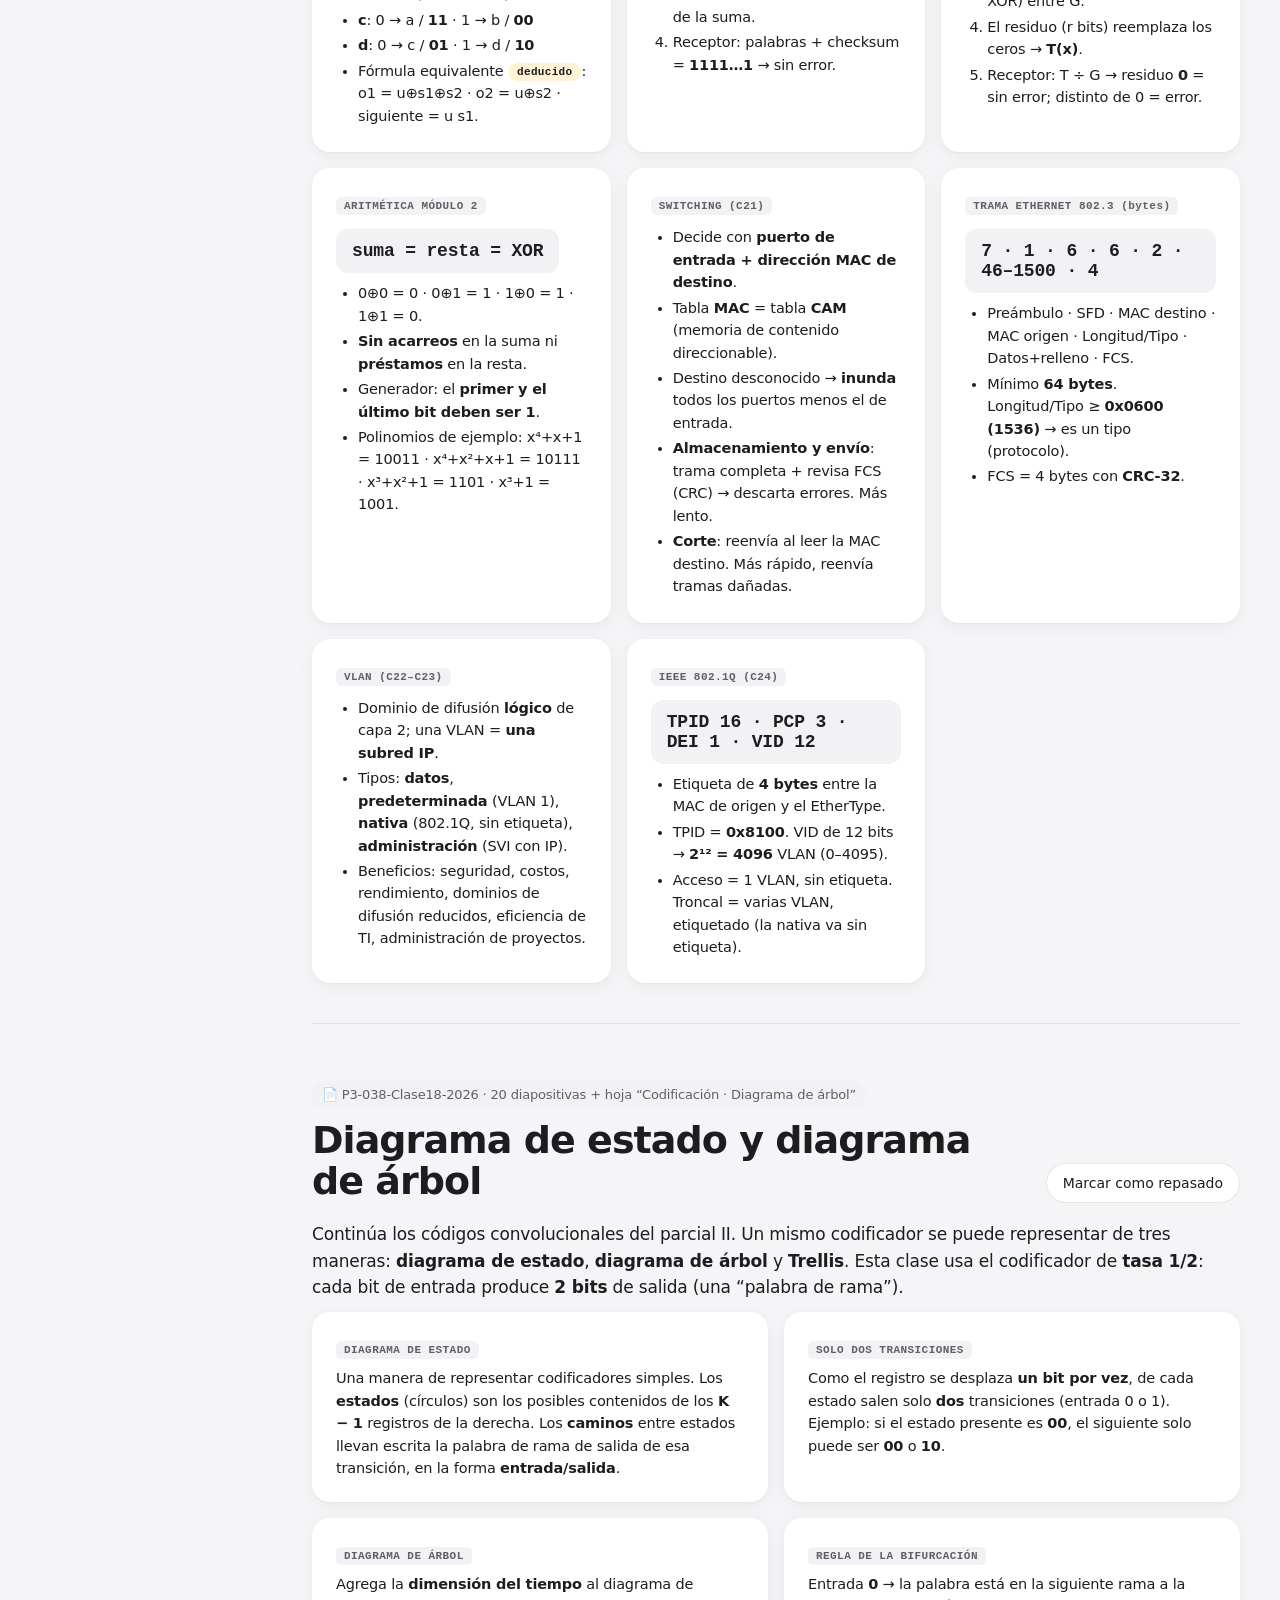
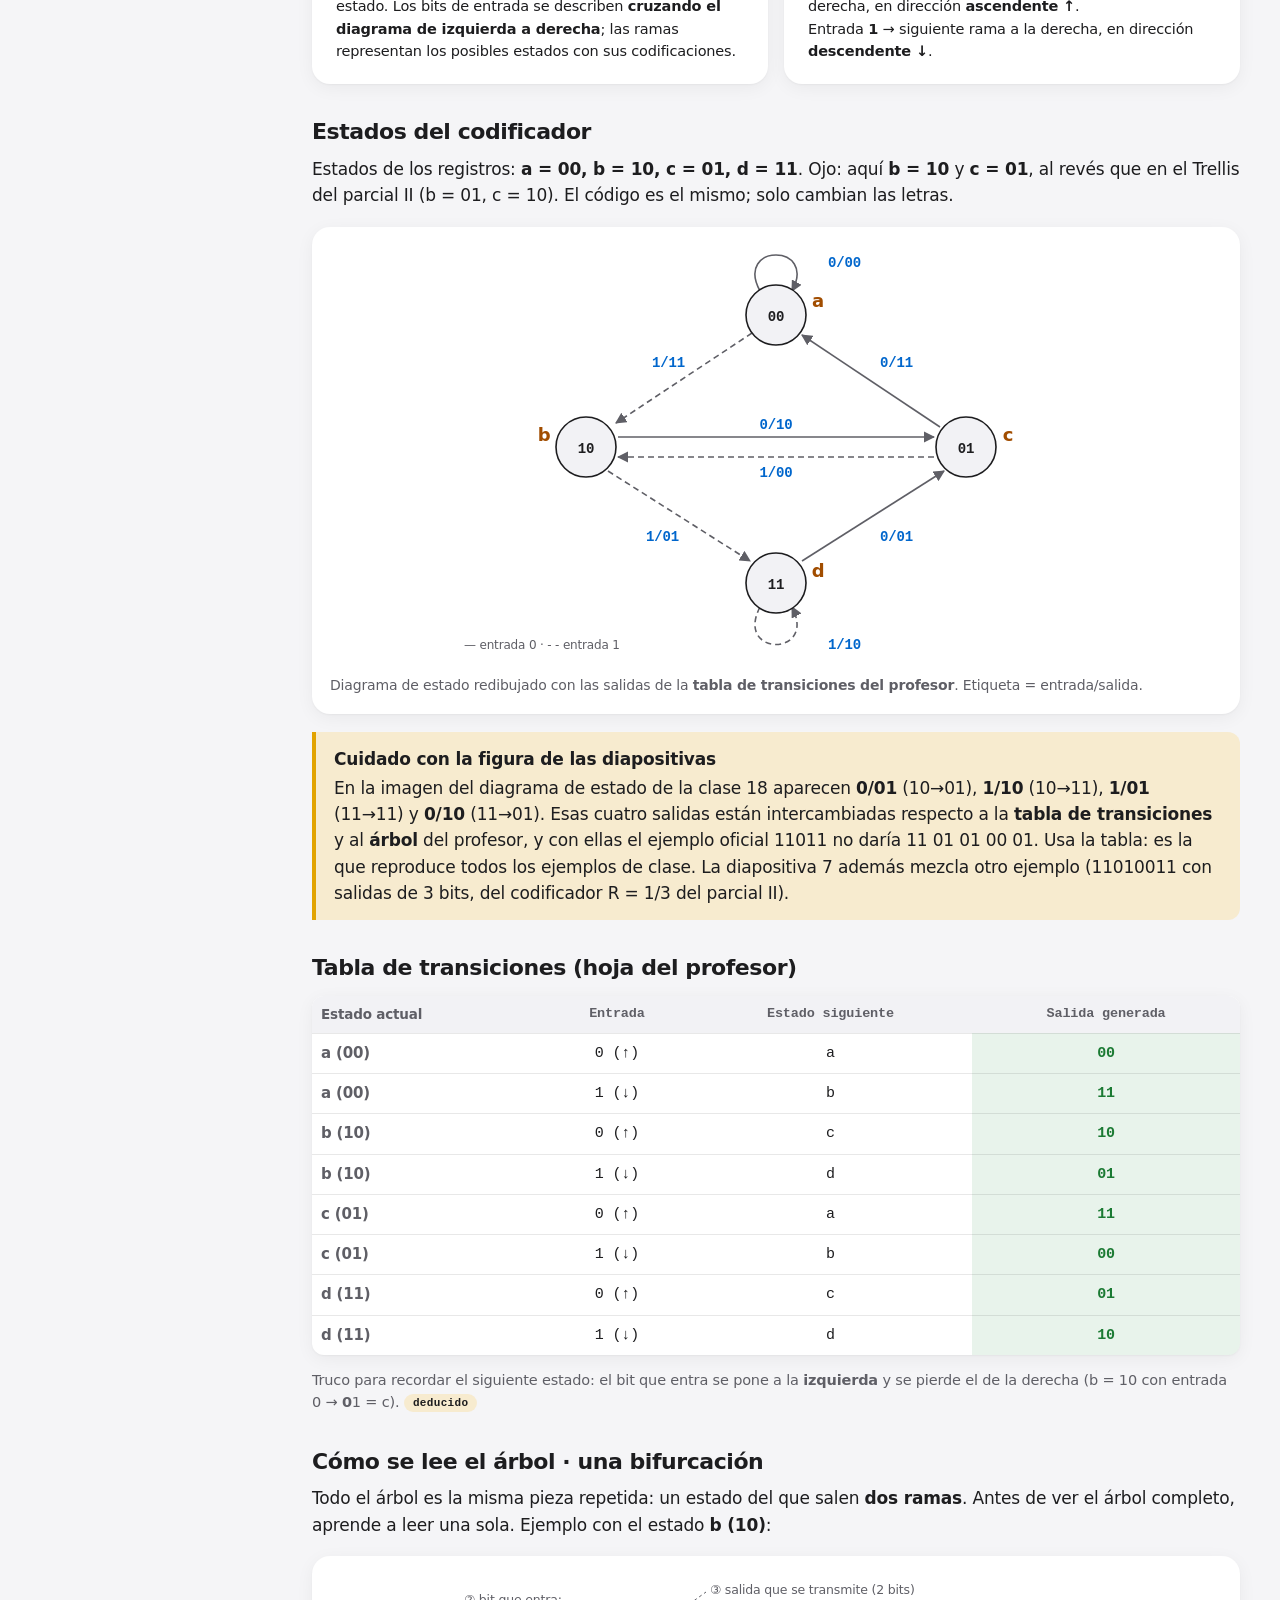
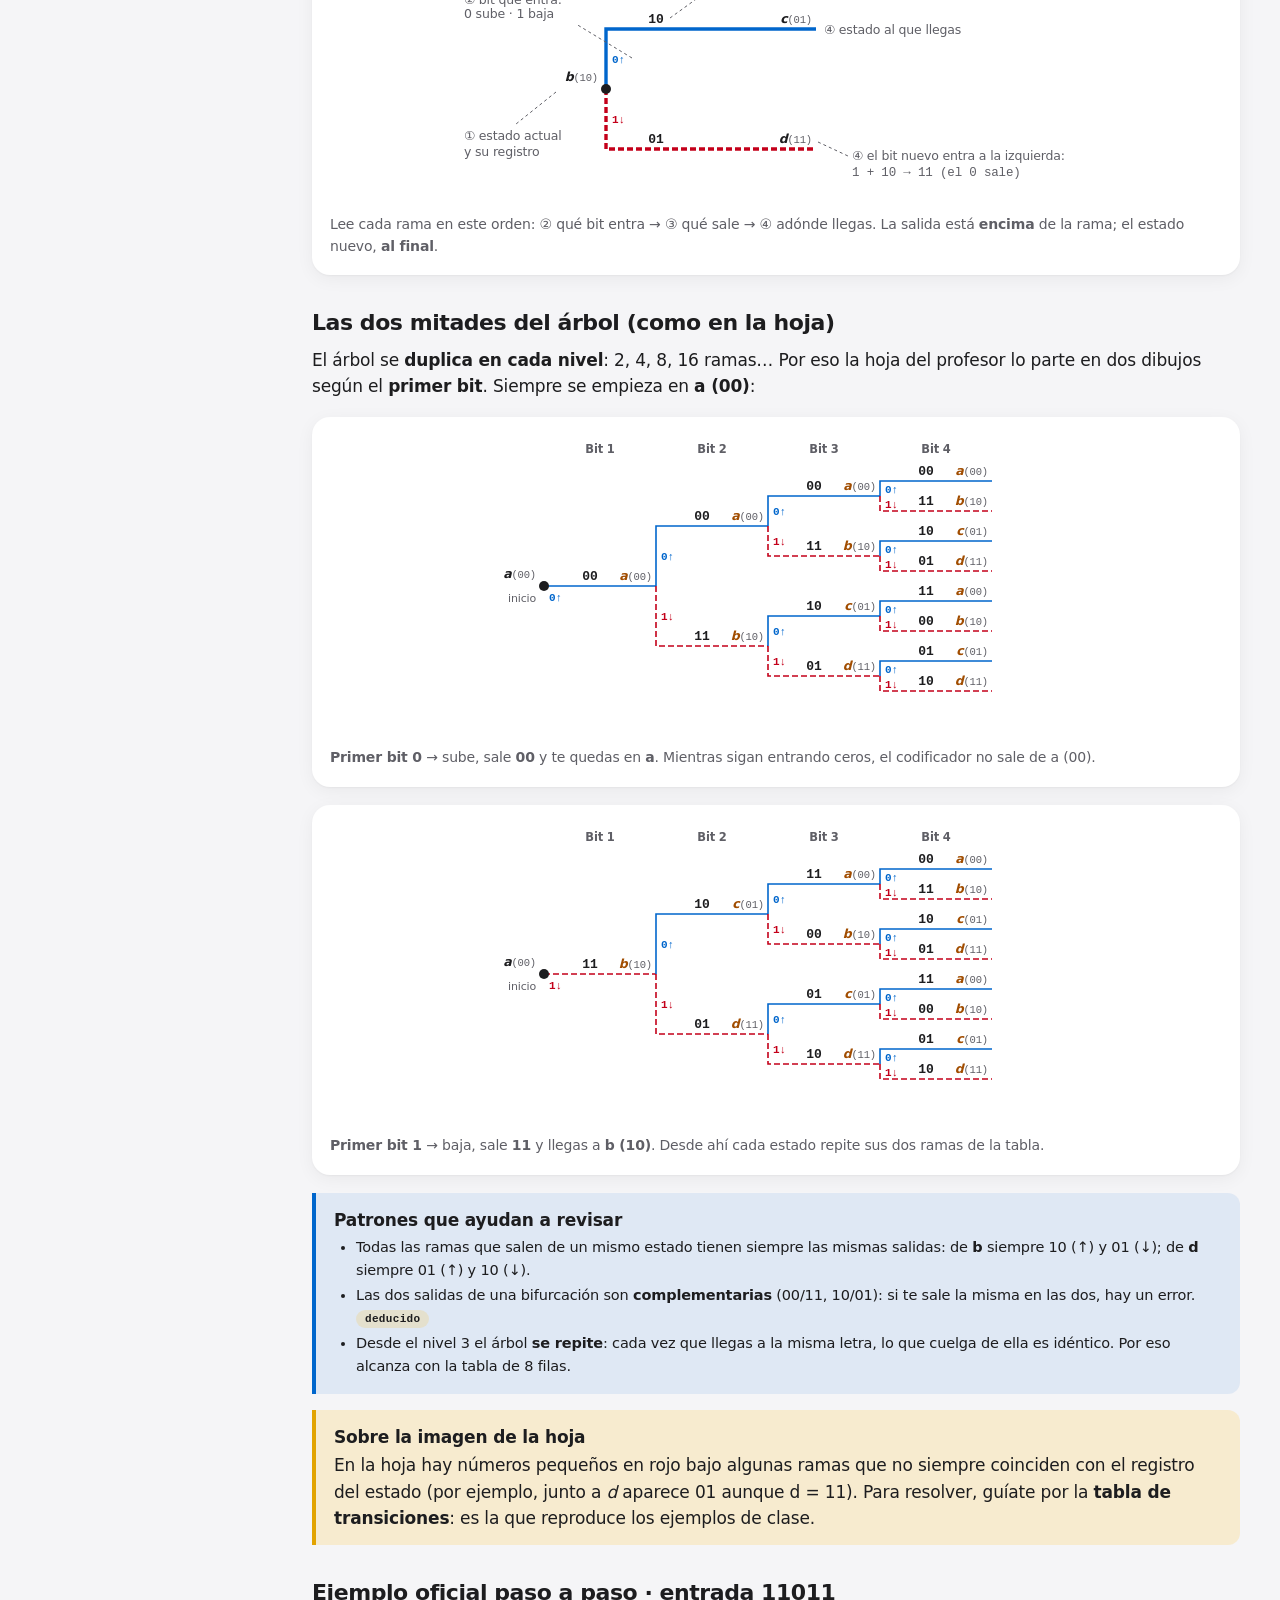
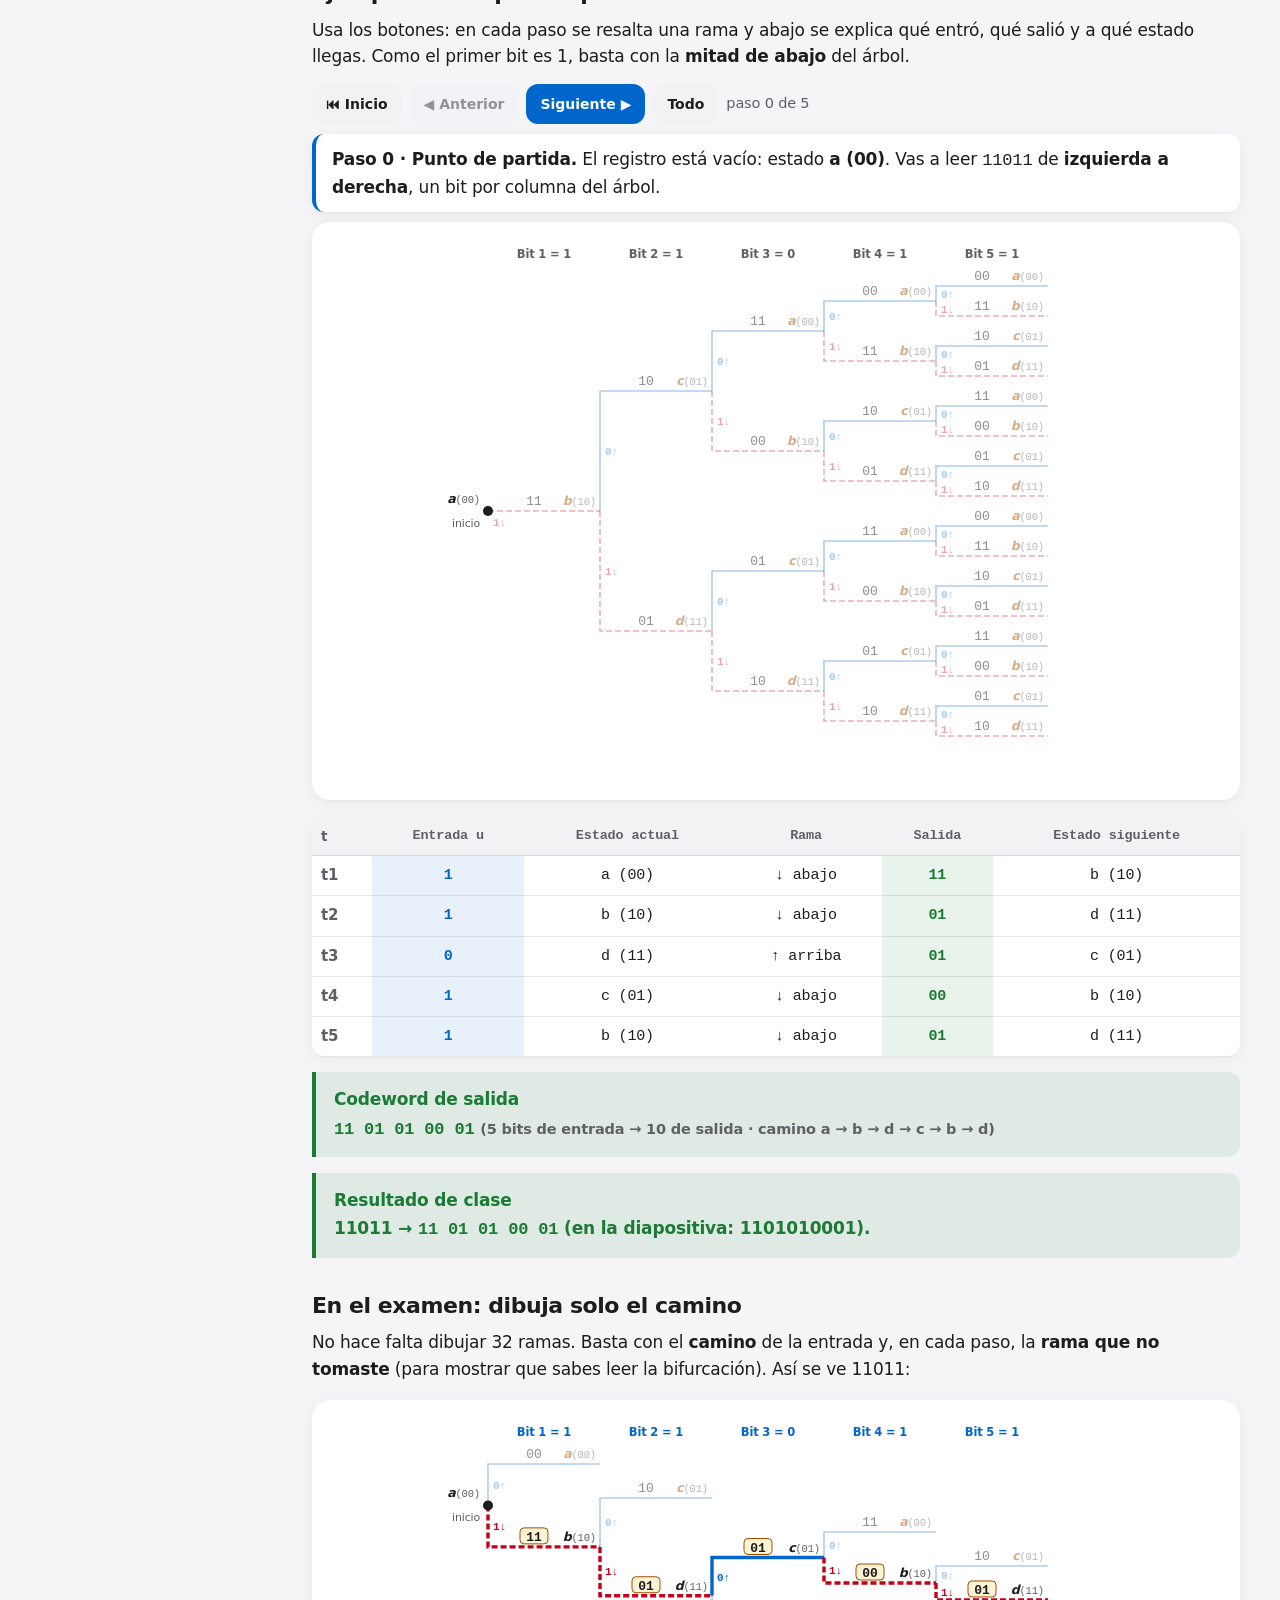
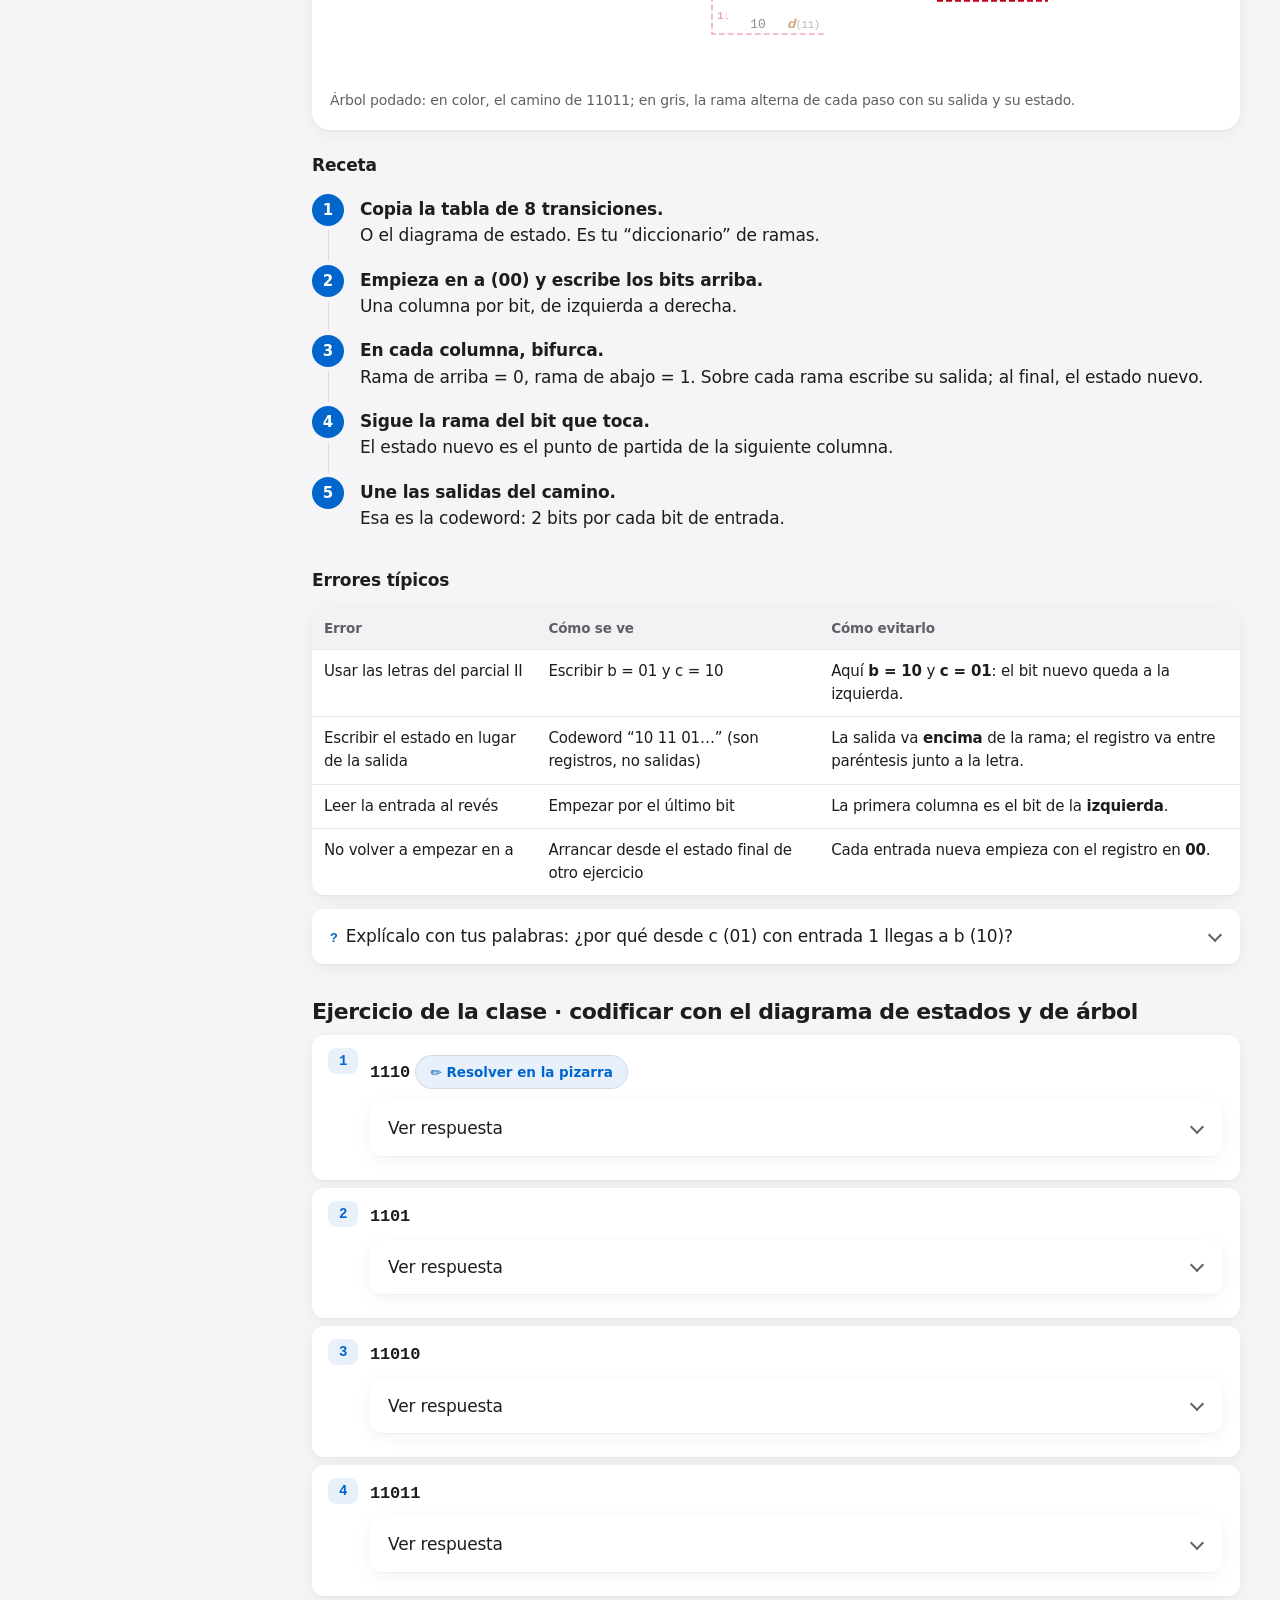
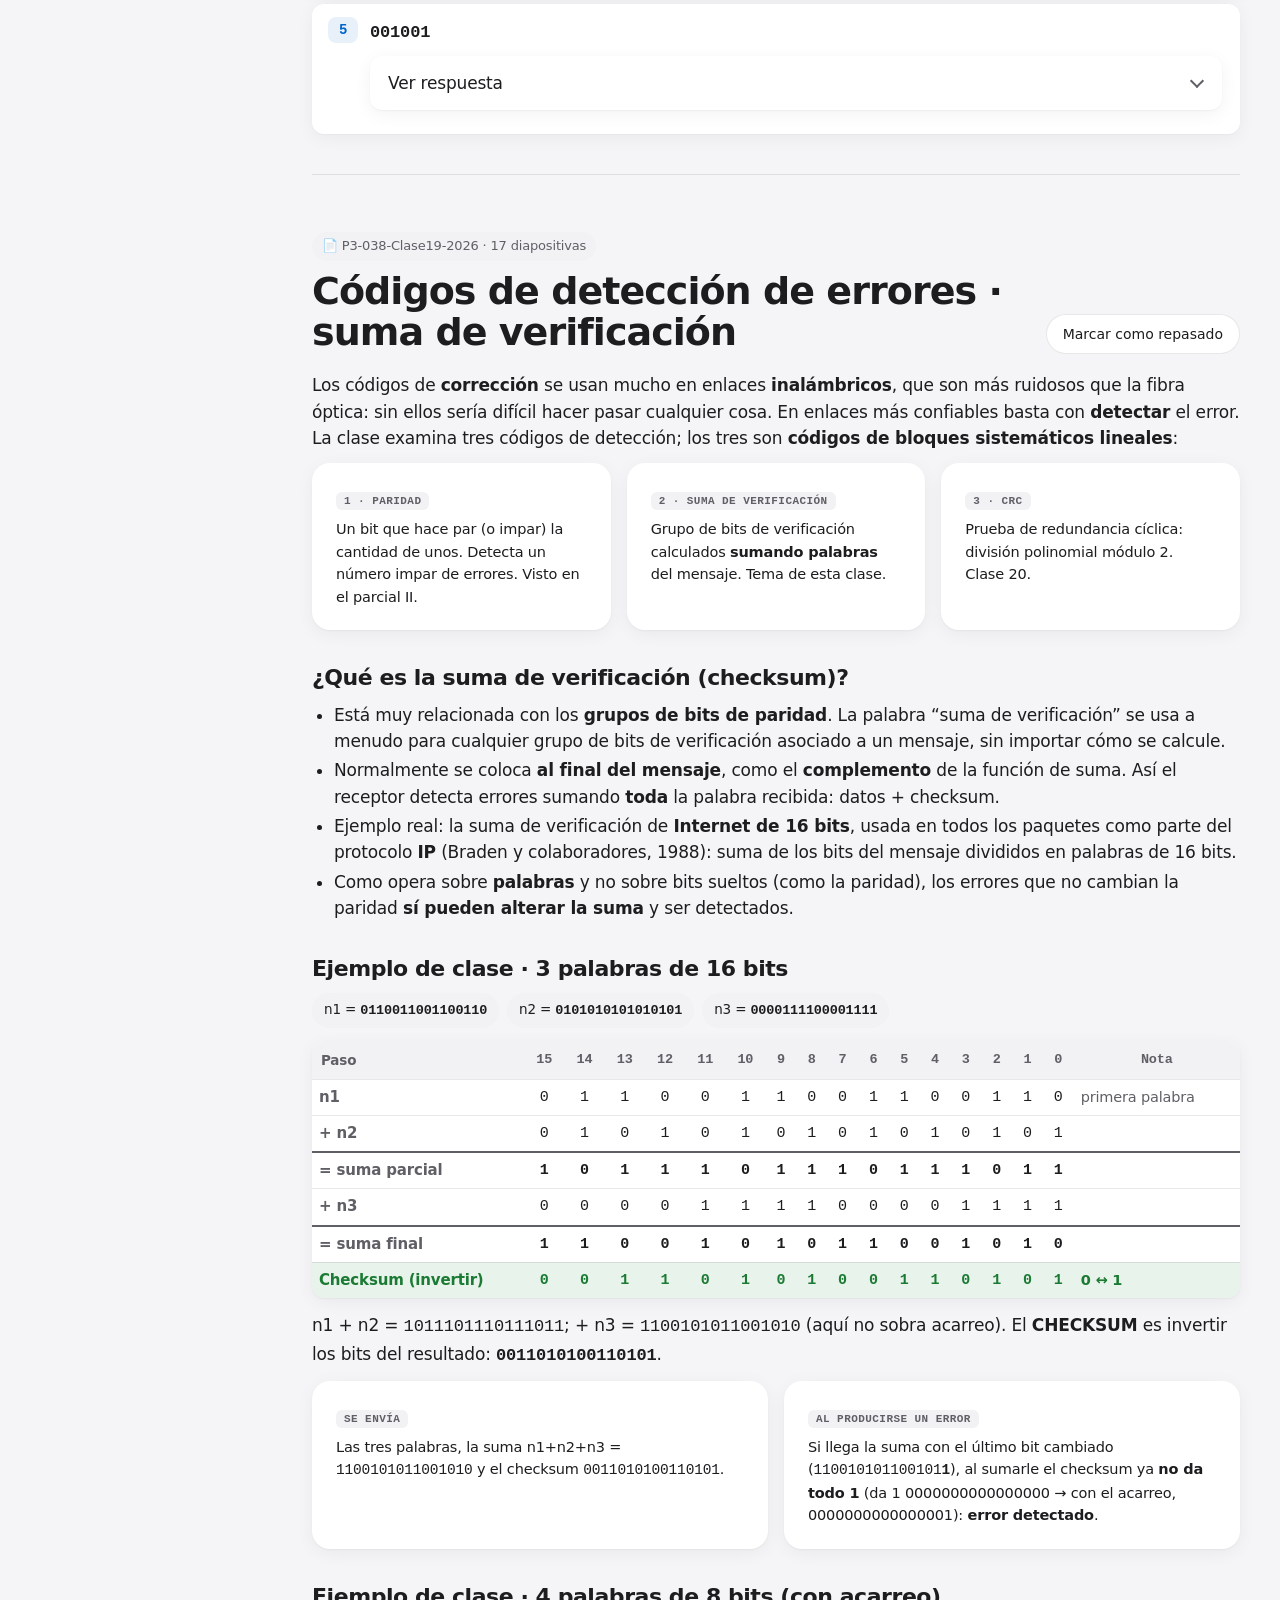
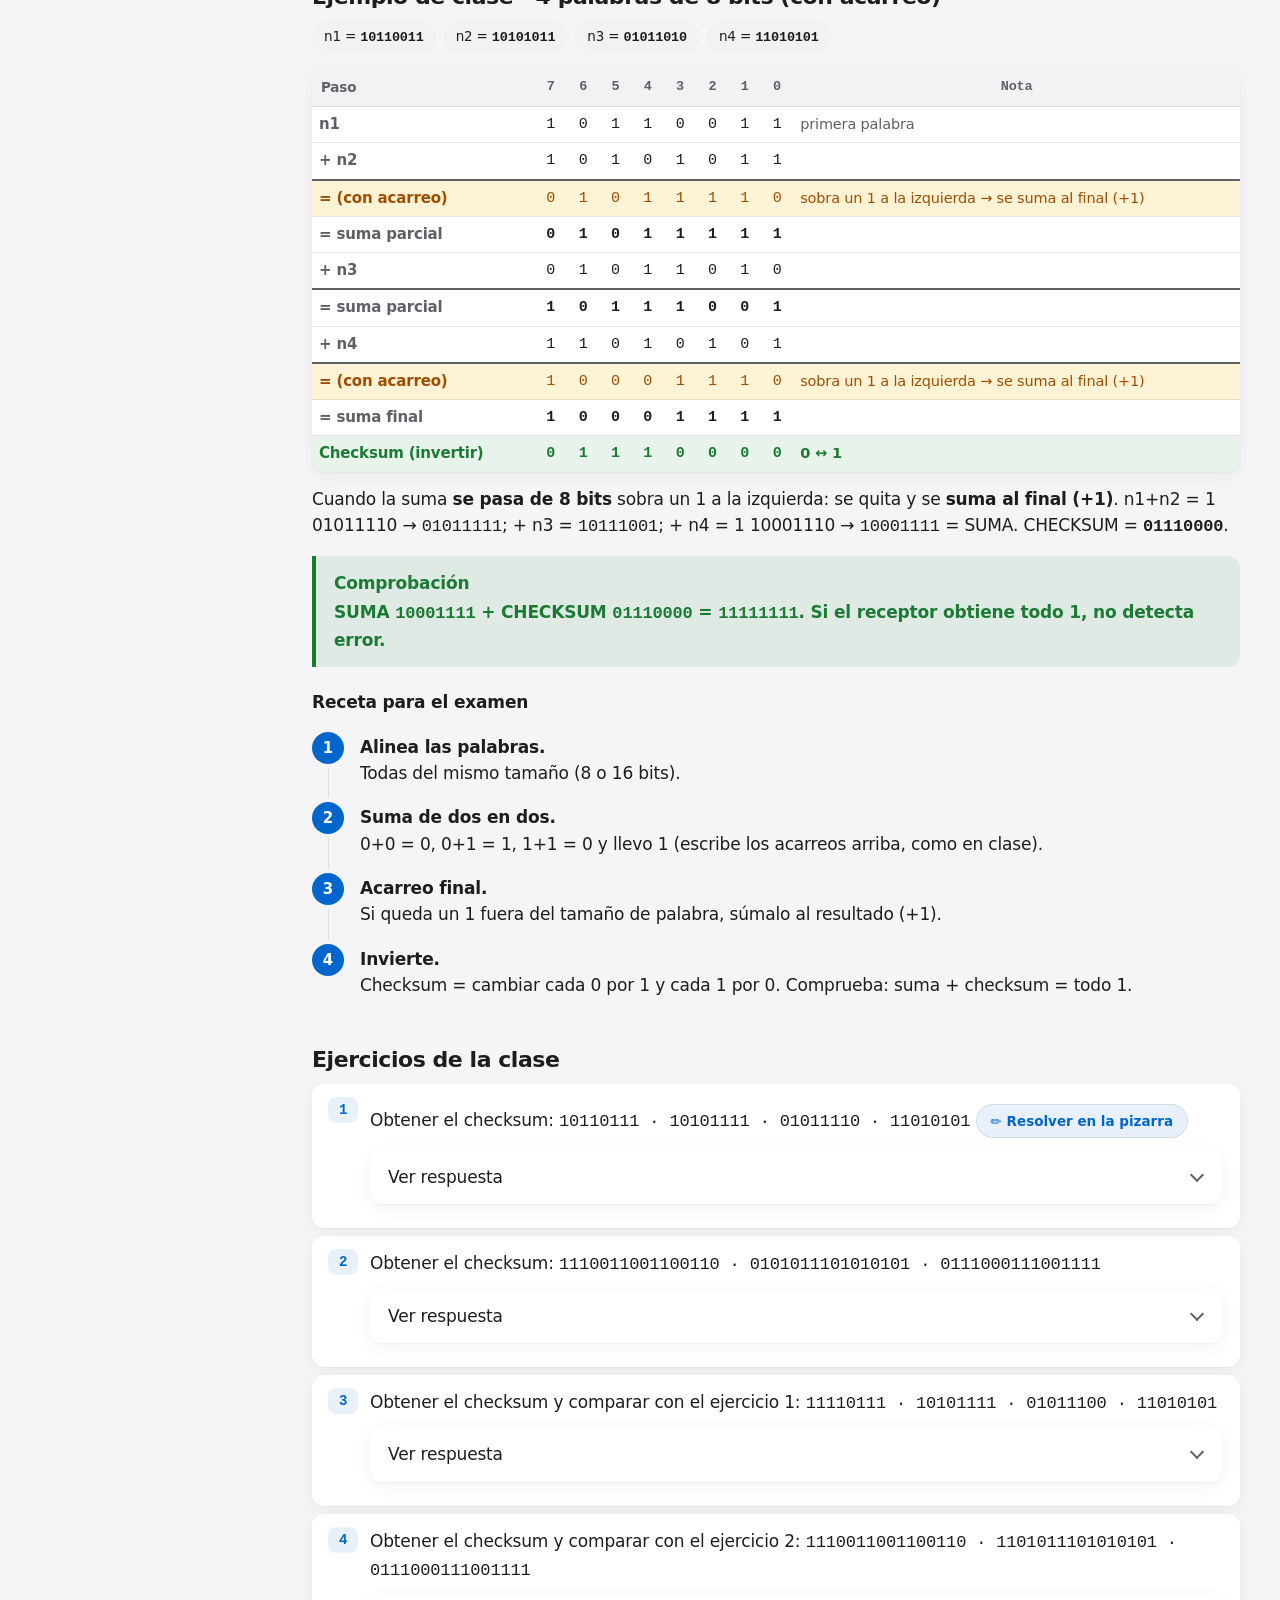
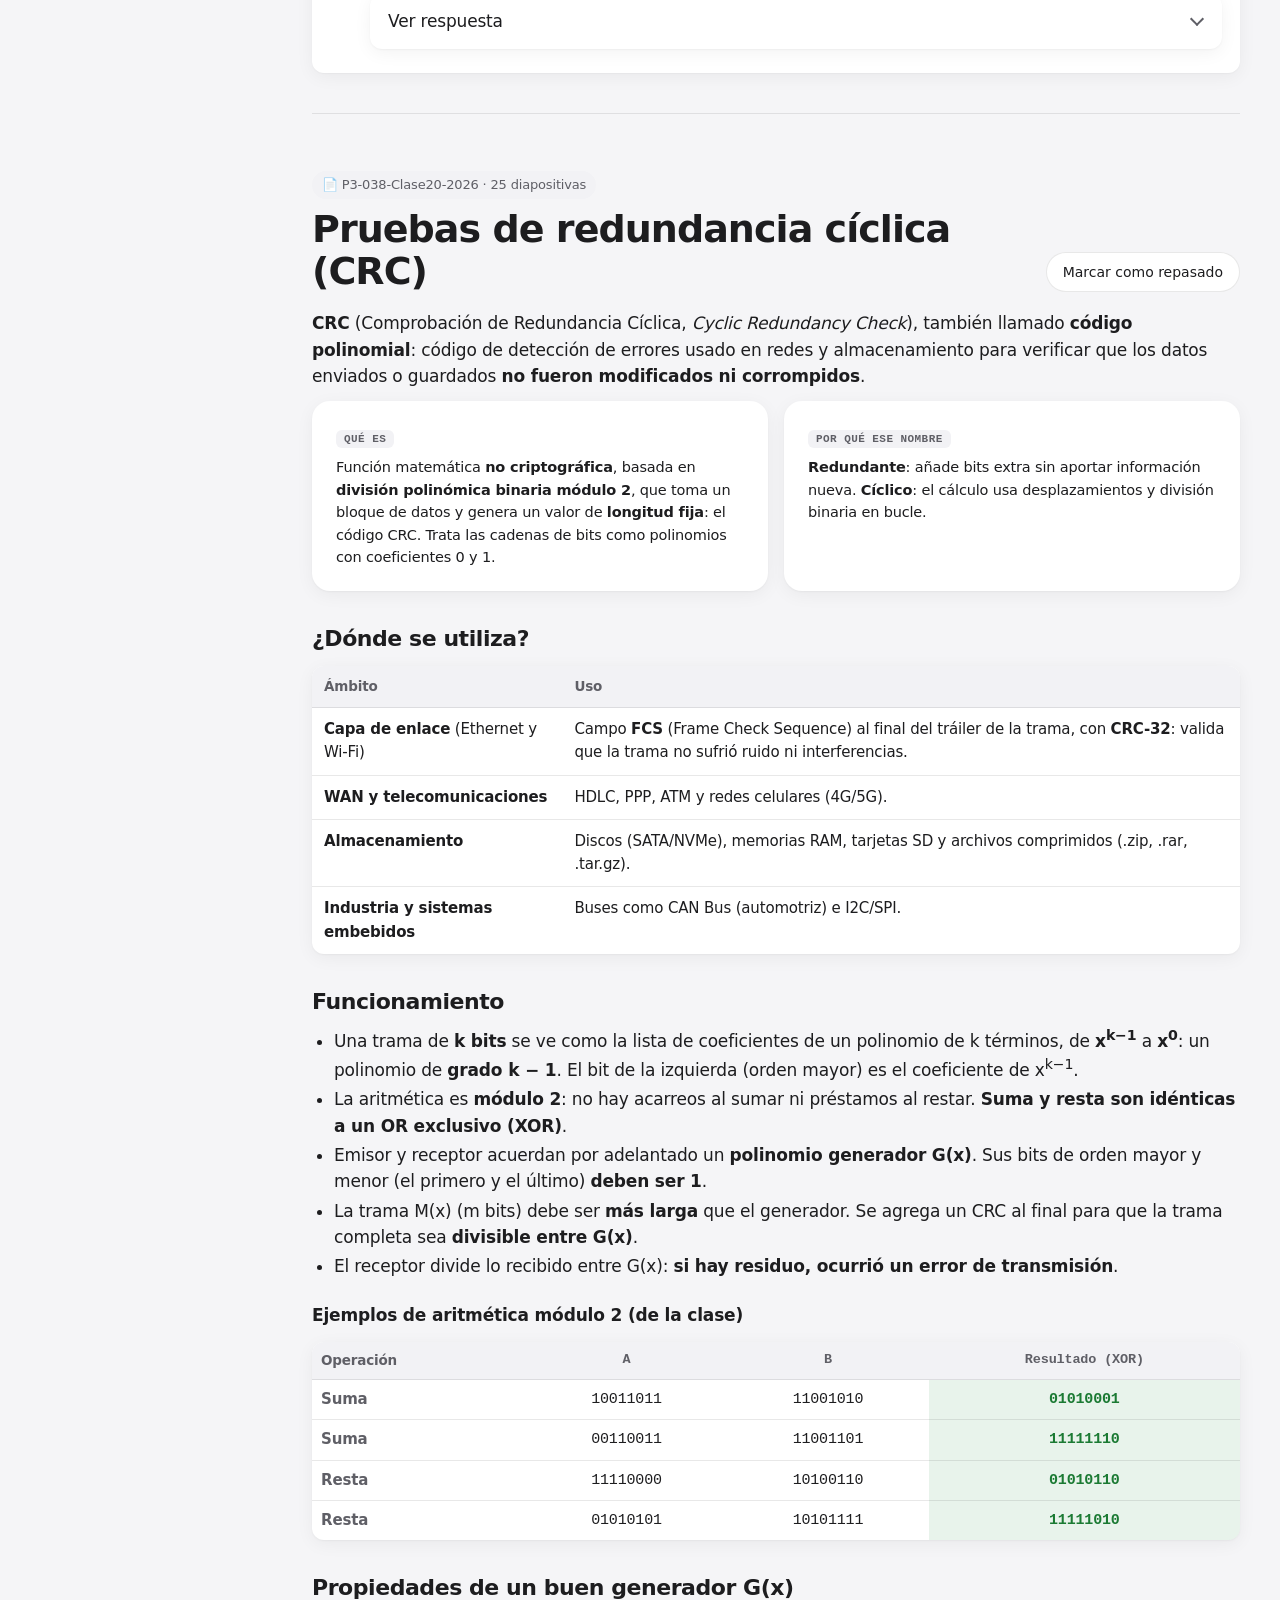
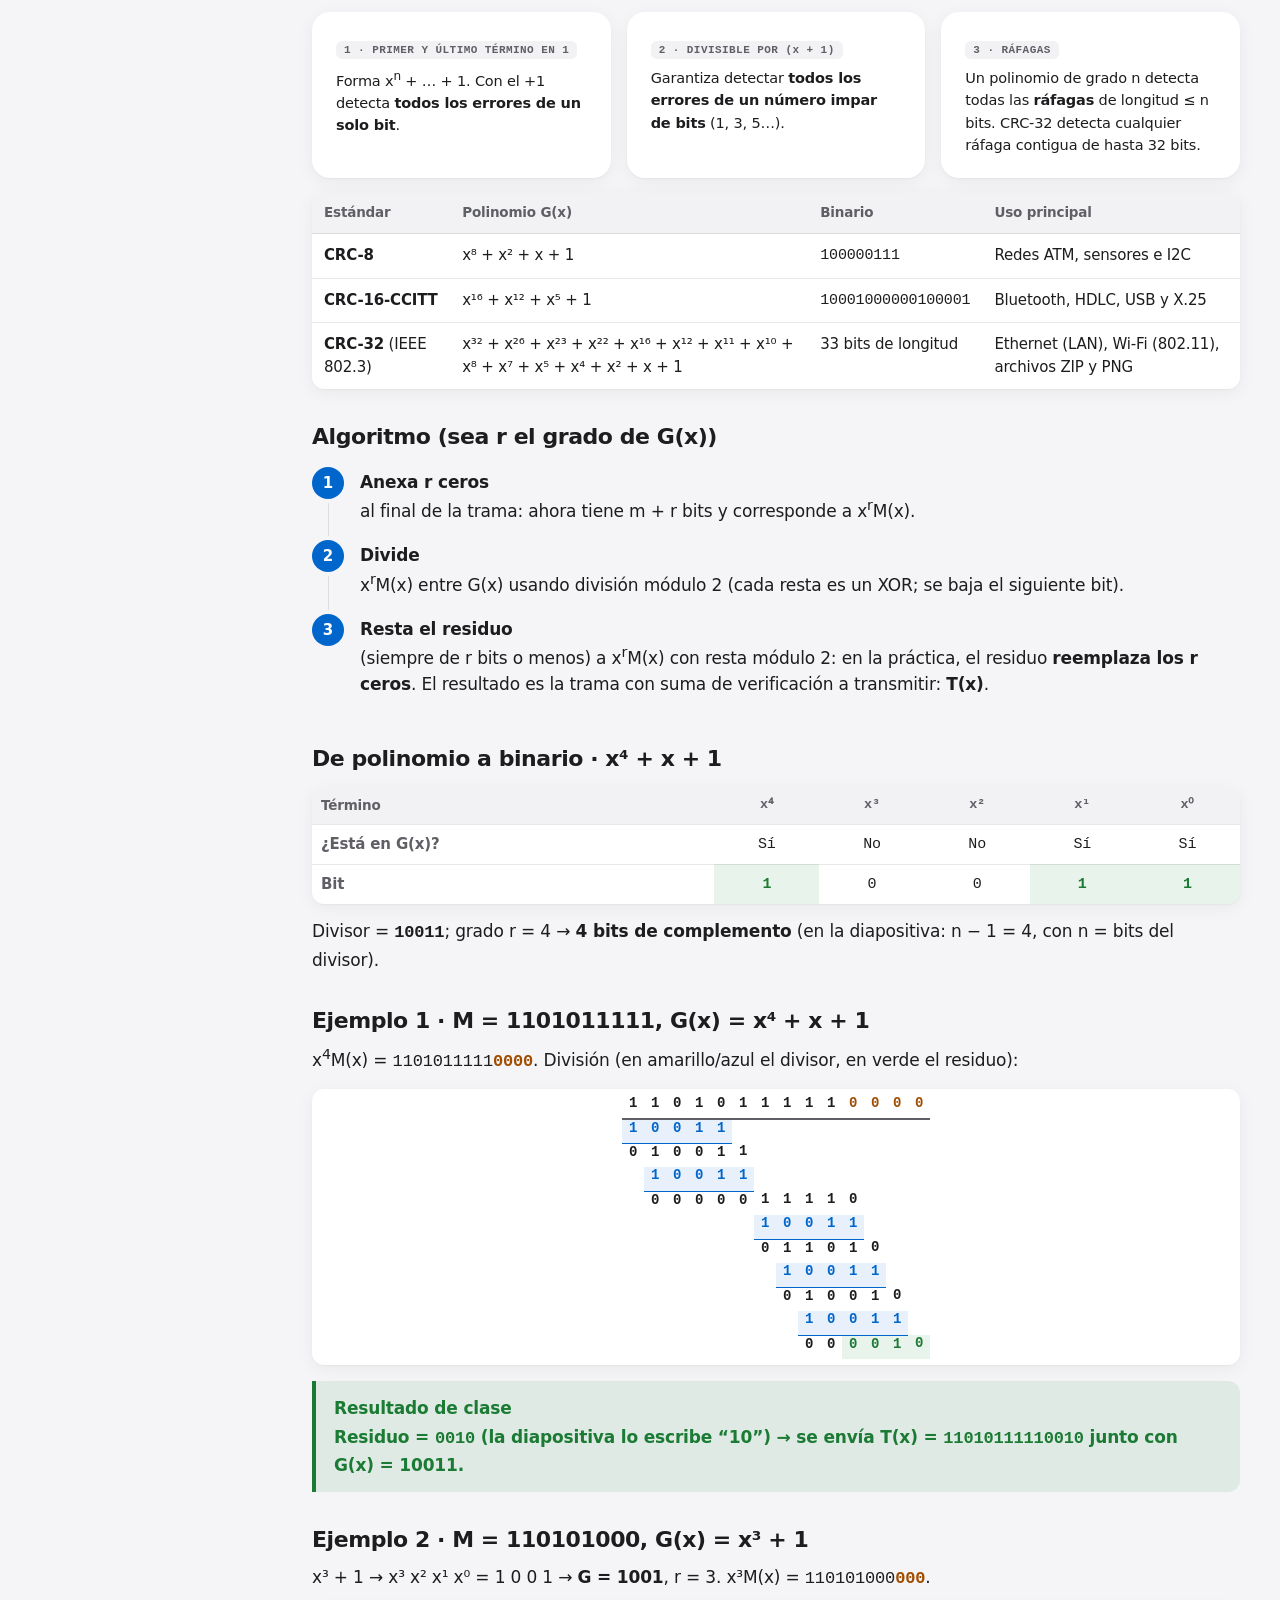
==== commit 786d1b7d: "Agregando contenido" ====
--- a/redes-1/final/index.html
+++ b/redes-1/final/index.html
@@ -38,6 +38,7 @@
   <a href="#c24" data-sec="c24"><span class="n">C24</span>Troncales e IEEE 802.1Q<span class="done"></span></a>
   <h4>Práctica</h4>
   <a href="#quiz" data-sec="quiz"><span class="n">Q</span>Cuestionario de práctica<span class="done"></span></a>
+  <a href="#repaso" data-sec="rep"><span class="n">R</span>Repaso final resuelto<span class="done"></span></a>
   <a href="#ej-resueltos" data-sec="ejr"><span class="n">E·✓</span>Ejercicios resueltos<span class="done"></span></a>
   <a href="#ej-propuestos" data-sec="ejp"><span class="n">E·?</span>Ejercicios propuestos<span class="done"></span></a>
   <a href="#lab"><span class="n">LAB</span>Laboratorio interactivo</a>
@@ -674,6 +675,53 @@
   <details class="qa"><summary><span class="qn">R8</span>¿Qué hace un router que no hace un switch de capa 2, según la clase 22?</summary><div class="ans"><p>Traslada información <b>entre redes</b> (y entre VLAN). El switch de acceso da acceso a las terminales dentro de la LAN.</p></div></details>
 </section>
 
+<!-- ======================= REPASO FINAL · PARTE I ======================= -->
+<section id="repaso" class="topic" data-sec="rep">
+  <div class="sec-head"><div class="meta"><p class="eyebrow">Repaso FINAL 2026 · Partes I, II y III</p><h2>Repaso final resuelto</h2></div><button class="mark-btn" data-mark="rep" aria-pressed="false">Marcar como repasado</button></div>
+  <p class="muted">Cuestionario del documento «Repaso FINAL 2026». Contesta primero y luego abre la respuesta. Con el botón puedes mostrar u ocultar todas a la vez.</p>
+  <div class="rep-bar"><button type="button" class="btn" data-toggle-all="#repaso" aria-pressed="false">Mostrar todas las respuestas</button></div>
+
+  <h3>Parte I · Preguntas</h3>
+  <details class="qa"><summary><span class="qn">1</span>Describa qué es el diagrama de estados y el de árbol.</summary><div class="ans"><p><b>Estado:</b> grafo con un nodo por cada contenido posible de los registros (a = 00, b = 10, c = 01, d = 11). De cada estado salen dos flechas (entrada 0 o 1) con la palabra de salida. <b>Árbol:</b> el mismo código desplegado en el tiempo: un nivel por bit; el 0 sube y el 1 baja. Se lee de izquierda a derecha.</p></div></details>
+  <details class="qa"><summary><span class="qn">2</span>¿Para qué se utilizan los códigos de corrección de errores?</summary><div class="ans"><p>Para <b>detectar y corregir</b> errores en el receptor sin retransmitir, agregando bits de redundancia. Son útiles en enlaces ruidosos (inalámbricos) o donde retransmitir es caro.</p></div></details>
+  <details class="qa"><summary><span class="qn">3</span>Diferencia entre código de paridad, suma de verificación y CRC.</summary><div class="ans"><p><b>Paridad:</b> 1 bit que hace par/impar el número de unos; no ve errores en cantidad par de bits. <b>Suma de verificación:</b> suma de palabras de 16 bits (complemento a 1); detecta más que la paridad. <b>CRC:</b> residuo de dividir M(x) entre G(x) módulo 2; el más robusto (ráfagas). Los tres son de <b>detección</b>.</p></div></details>
+  <details class="qa"><summary><span class="qn">4</span>¿A qué se refiere el término intercalado?</summary><div class="ans"><p>Reordenar los bits de varias palabras antes de enviarlos, para que una ráfaga de errores quede repartida en varias palabras (pocos bits por palabra) y el código pueda corregirla. <span class="badge ded">deducido</span> el material solo lo nombra; esta es la definición estándar.</p></div></details>
+  <details class="qa"><summary><span class="qn">5</span>¿Qué es el checksum?</summary><div class="ans"><p>Valor de control que el emisor calcula sumando las palabras (con acarreo final sumado) e <b>invirtiendo</b> el resultado. El receptor suma palabras + checksum: si da <b>todo 1</b>, no detecta error.</p></div></details>
+  <details class="qa"><summary><span class="qn">6</span>Diferencia entre G(x) y M(x).</summary><div class="ans"><p><b>M(x):</b> polinomio de los bits de datos del mensaje. <b>G(x):</b> polinomio generador (divisor), acordado por emisor y receptor; su primer y último bit son 1. Se calcula T(x) = M(x)·xʳ + residuo, con r = grado de G.</p></div></details>
+  <details class="qa"><summary><span class="qn">7</span>Defina switching.</summary><div class="ans"><p>Reenvío de tramas en la capa 2 según la dirección MAC de destino: el switch aprende las MAC de origen y manda cada trama solo por el puerto correcto.</p></div></details>
+  <details class="qa"><summary><span class="qn">8</span>Métodos de conmutación.</summary><div class="ans"><p><b>Almacenamiento y envío:</b> recibe la trama completa, verifica el FCS y reenvía. <b>Corte:</b> reenvía en cuanto lee la MAC de destino, sin verificar el FCS.</p></div></details>
+  <details class="qa"><summary><span class="qn">9</span>¿Qué criterios usan los switches para decidir?</summary><div class="ans"><p>La <b>MAC de destino</b> y la <b>MAC de origen</b> (para aprender), más el puerto de entrada y la VLAN.</p></div></details>
+  <details class="qa"><summary><span class="qn">10</span>¿Qué usan como base para reenviar el tráfico?</summary><div class="ans"><p>La <b>tabla de direcciones MAC</b> (tabla CAM): asocia cada MAC con un puerto.</p></div></details>
+  <details class="qa"><summary><span class="qn">11</span>¿Qué significa CAM y para qué se usa?</summary><div class="ans"><p><b>Content Addressable Memory</b> (memoria de contenido direccionable). Guarda la tabla MAC ↔ puerto y permite buscar la MAC de destino de forma muy rápida.</p></div></details>
+  <details class="qa"><summary><span class="qn">12</span>Almacenamiento y envío.</summary><div class="ans"><p>Recibe la trama <b>completa</b>, calcula el CRC y lo compara con el FCS. Si coincide, busca el puerto en la tabla CAM y reenvía; si no, la descarta. Usa búfer automático (permite puertos de distinta velocidad).</p></div></details>
+  <details class="qa"><summary><span class="qn">13</span>Método de corte.</summary><div class="ans"><p>Empieza a reenviar tras leer solo los primeros bytes (MAC de destino; mínimo 14 bytes con origen y EtherType). Muy baja latencia, pero <b>no verifica el FCS</b>: puede propagar tramas con error.</p></div></details>
+  <details class="qa"><summary><span class="qn">14</span>Siglas FCS.</summary><div class="ans"><p><b>Frame Check Sequence</b> (secuencia de verificación de trama): 4 bytes finales de la trama Ethernet con el CRC-32.</p></div></details>
+  <details class="qa"><summary><span class="qn">15</span>Almacenamiento en búfer automático.</summary><div class="ans"><p>El switch guarda la trama en memoria antes de reenviarla; así puede pasar de un puerto lento a uno rápido (100 Mb/s → 1 Gb/s) y evitar pérdidas. Característica de almacenamiento y envío.</p></div></details>
+  <details class="qa"><summary><span class="qn">16</span>Dominio de colisiones vs. de difusión.</summary><div class="ans"><p><b>Colisiones:</b> segmento donde dos equipos que transmiten a la vez chocan (cada puerto de switch es uno). <b>Difusión (broadcast):</b> conjunto de equipos que reciben una difusión de capa 2; el switch no lo divide (sí lo hacen el router y las VLAN).</p></div></details>
+  <details class="qa"><summary><span class="qn">17</span>¿Qué es un broadcast simple?</summary><div class="ans"><p>Trama enviada a la dirección <span class="mono">FF:FF:FF:FF:FF:FF</span> que llega a <b>todos</b> los equipos del dominio de difusión.</p></div></details>
+  <details class="qa"><summary><span class="qn">18</span>Routers vs. switches.</summary><div class="ans"><p><b>Switch</b> (capa 2): conecta terminales dentro de una LAN usando MAC. <b>Router</b> (capa 3): traslada información <b>entre redes</b> (y entre VLAN) usando IP, y separa dominios de difusión.</p></div></details>
+  <details class="qa"><summary><span class="qn">19</span>¿Qué es una VLAN? Ventajas y desventajas frente a no usarlas.</summary><div class="ans"><p>Red de área local <b>virtual</b>: segmentación lógica de un switch, independiente de la ubicación física. <b>Ventajas:</b> seguridad, menos difusión, menor costo, mejor rendimiento, TI más eficiente. <b>Sin VLAN:</b> un solo dominio de difusión grande, menos seguridad y administración rígida. <b>Desventajas:</b> más configuración y necesitar un router o switch capa 3 para comunicar las VLAN.</p></div></details>
+  <details class="qa"><summary><span class="qn">20</span>Unidifusión, difusión y multidifusión.</summary><div class="ans"><p><b>Unicast:</b> a un solo destino. <b>Broadcast:</b> a todos los del dominio. <b>Multicast:</b> a un grupo de destinos suscritos.</p></div></details>
+  <details class="qa"><summary><span class="qn">21</span>Cinco beneficios de las VLAN.</summary><div class="ans"><ol><li><b>Seguridad:</b> grupos con datos sensibles aislados.</li><li><b>Reducción de costos:</b> menos equipos y enlaces.</li><li><b>Mejor rendimiento:</b> menos tráfico de difusión.</li><li><b>Dominios de difusión más pequeños.</b></li><li><b>Eficiencia de TI</b> y administración más simple de proyectos y aplicaciones.</li></ol></div></details>
+  <details class="qa"><summary><span class="qn">22</span>Los 4 tipos de VLAN.</summary><div class="ans"><ul><li><b>De datos:</b> tráfico de usuarios.</li><li><b>Predeterminada:</b> VLAN 1; no se renombra ni elimina.</li><li><b>Nativa:</b> recibe el tráfico sin etiquetar de un troncal 802.1Q.</li><li><b>De administración:</b> acceso por SSH/HTTP a la SVI del switch; no conviene usar la VLAN 1.</li></ul></div></details>
+  <details class="qa"><summary><span class="qn">23</span>Enlaces troncales y tráfico que organizan.</summary><div class="ans"><p>Enlace punto a punto entre switches (o switch y router) que lleva el tráfico de <b>varias VLAN</b> con etiqueta 802.1Q. Maneja tráfico etiquetado y el sin etiquetar (VLAN nativa).</p></div></details>
+  <details class="qa"><summary><span class="qn">24</span>Tipos de puertos de un switch.</summary><div class="ans"><p><b>De acceso</b> (una VLAN, sin etiqueta) y <b>troncal</b> (varias VLAN, etiquetadas). Según el medio: Ethernet/FastEthernet/GigabitEthernet y SFP/SFP+ de fibra.</p></div></details>
+  <details class="qa"><summary><span class="qn">25</span>Estándares y protocolos de troncales.</summary><div class="ans"><p><b>IEEE 802.1Q</b> (estándar abierto, etiqueta de 4 bytes: TPID 0x8100 + TCI) e <b>ISL</b> (propietario de Cisco, en desuso). <span class="badge ded">deducido</span> ISL y DTP no están en el material; se incluyen como complemento.</p></div></details>
+
+  <h3>Parte II · Codificar con diagrama de estados y árbol</h3>
+  <p>Con el mismo codificador de la clase 18 (K = 3, estado inicial a = 00).</p>
+  <details class="qa"><summary><span class="qn">1</span>10101101</summary><div class="ans"><p>Salida: <span class="mono">11 10 00 10 00 01 01 00</span></p><div data-arbtabla="10101101"></div></div></details>
+  <details class="qa"><summary><span class="qn">2</span>00110100</summary><div class="ans"><p>Salida: <span class="mono">00 00 11 01 01 00 10 11</span></p><div data-arbtabla="00110100"></div></div></details>
+  <details class="qa"><summary><span class="qn">3</span>10011001</summary><div class="ans"><p>Salida: <span class="mono">11 10 11 11 01 01 11 11</span></p><div data-arbtabla="10011001"></div></div></details>
+
+  <h3>Parte III · CRC</h3>
+  <p><b>Polinomio elegido:</b> G(x) = x³ + x + 1 = <span class="mono">1011</span> (grado 3 → se anexan 3 ceros; primer y último bit en 1).</p>
+  <details class="qa"><summary><span class="qn">1</span>M = 10100</summary><div class="ans"><p>M(x) = x⁴ + x² · G(x) = x³ + x + 1 · residuo <b class="mono">110</b> · T(x) = <span class="mono">10100<span class="r3-rem">110</span></span>.</p><div data-crc="10100|1011"></div>
+    <p><b>Último dígito del residuo invertido:</b> llega <span class="mono">10100111</span>; el residuo es <span class="mono">001</span> ≠ 0 → <b>error detectado</b>.</p><div data-crc="10100111|1011|verif"></div></div></details>
+  <details class="qa"><summary><span class="qn">2</span>M = 1100111</summary><div class="ans"><p>M(x) = x⁶ + x⁵ + x² + x + 1 · G(x) = x³ + x + 1 · residuo <b class="mono">100</b> · T(x) = <span class="mono">1100111<span class="r3-rem">100</span></span>.</p><div data-crc="1100111|1011"></div>
+    <p><b>Último dígito del residuo invertido:</b> llega <span class="mono">1100111101</span>; el residuo es <span class="mono">001</span> ≠ 0 → <b>error detectado</b>.</p><div data-crc="1100111101|1011|verif"></div></div></details>
+</section>
+
 <!-- ======================= EJERCICIOS RESUELTOS ======================= -->
 <section id="ej-resueltos" class="topic" data-sec="ejr">
   <div class="sec-head"><div class="meta"><p class="eyebrow">Paso a paso</p><h2>Ejercicios prácticos resueltos</h2></div><button class="mark-btn" data-mark="ejr" aria-pressed="false">Marcar como repasado</button></div>
